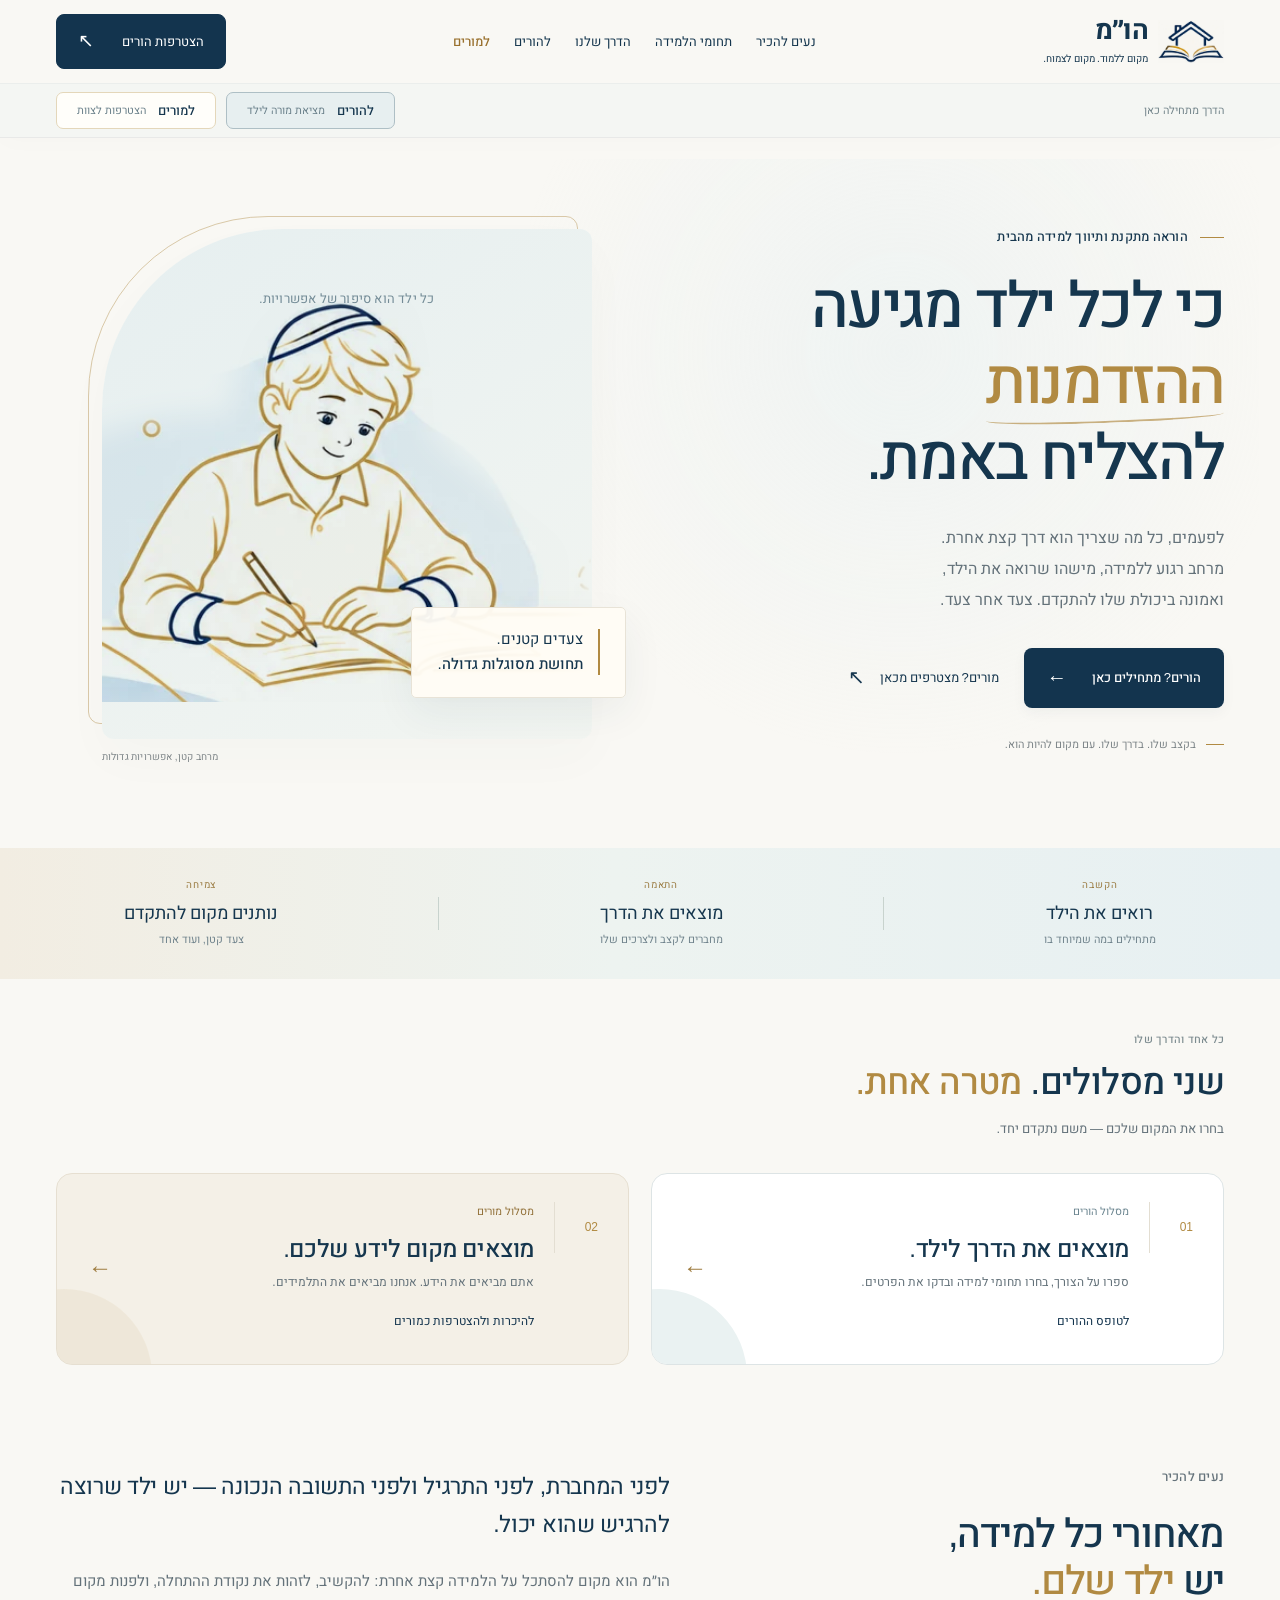
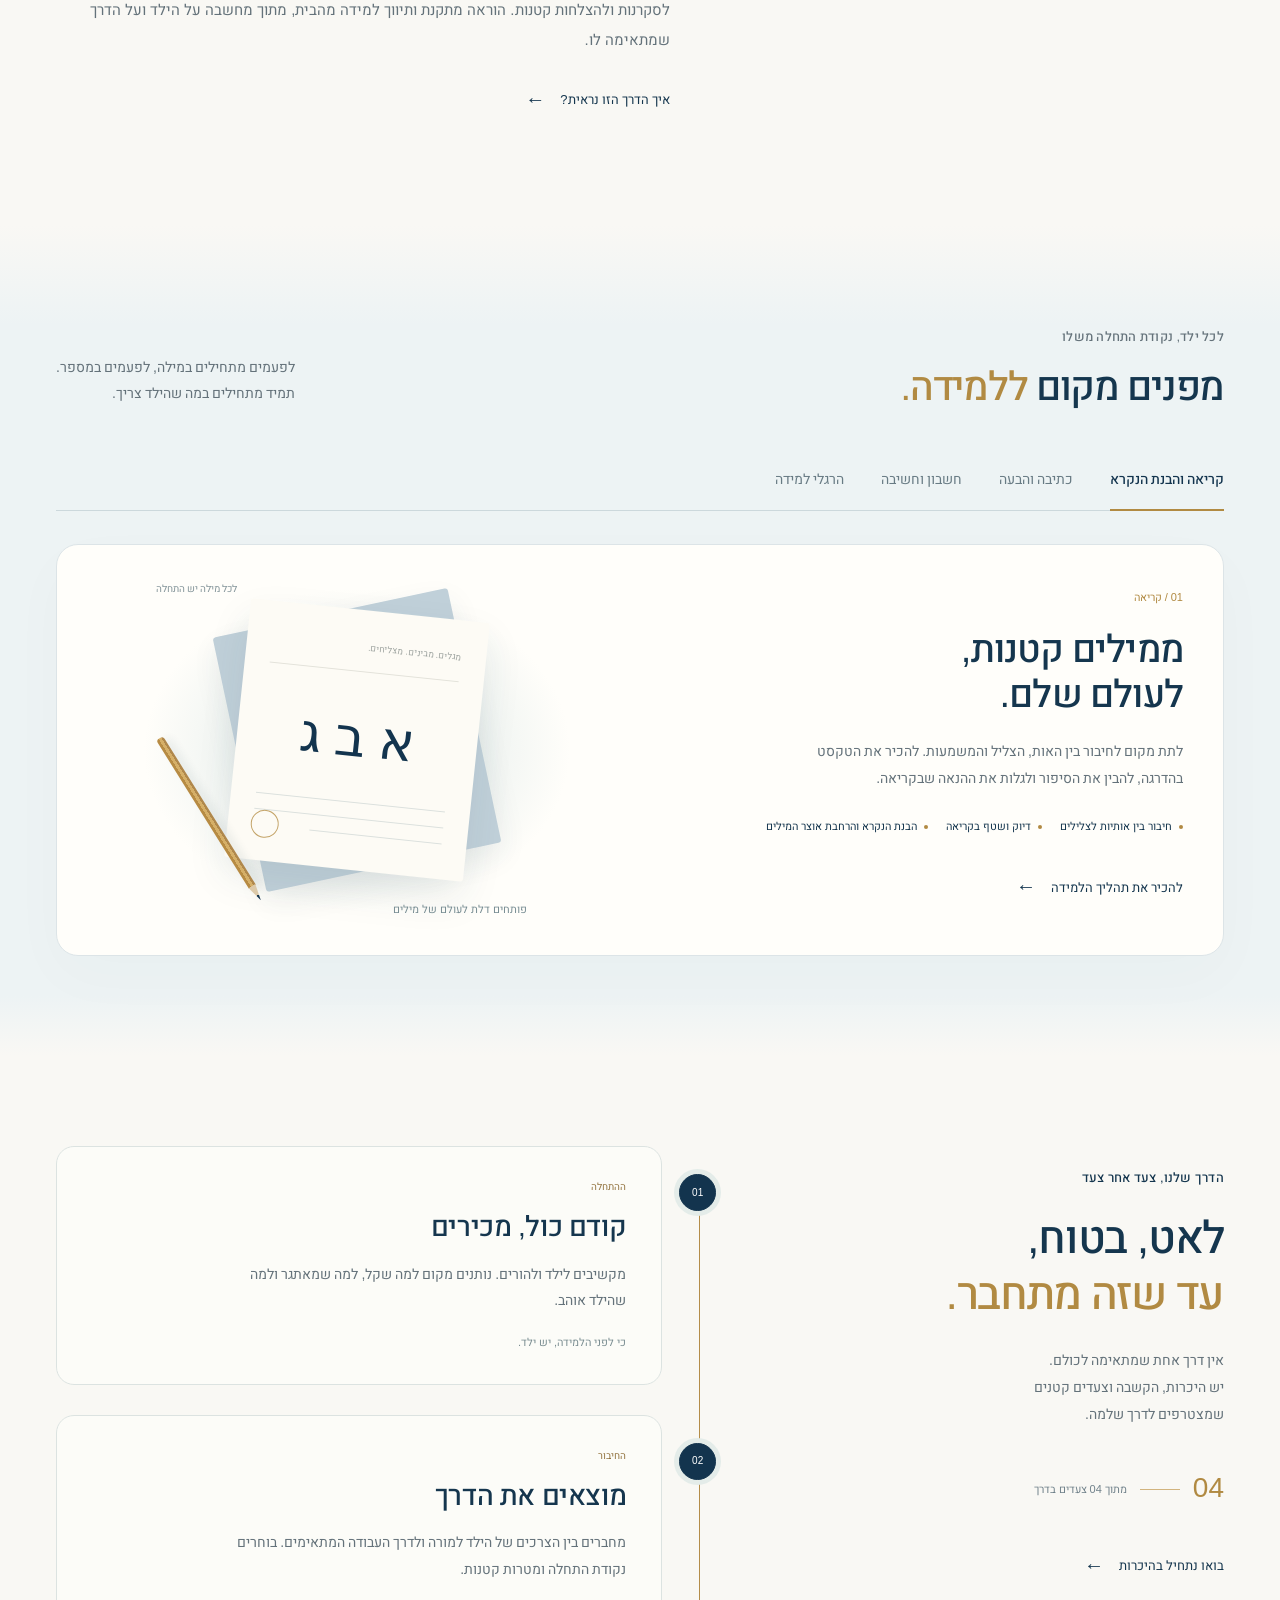
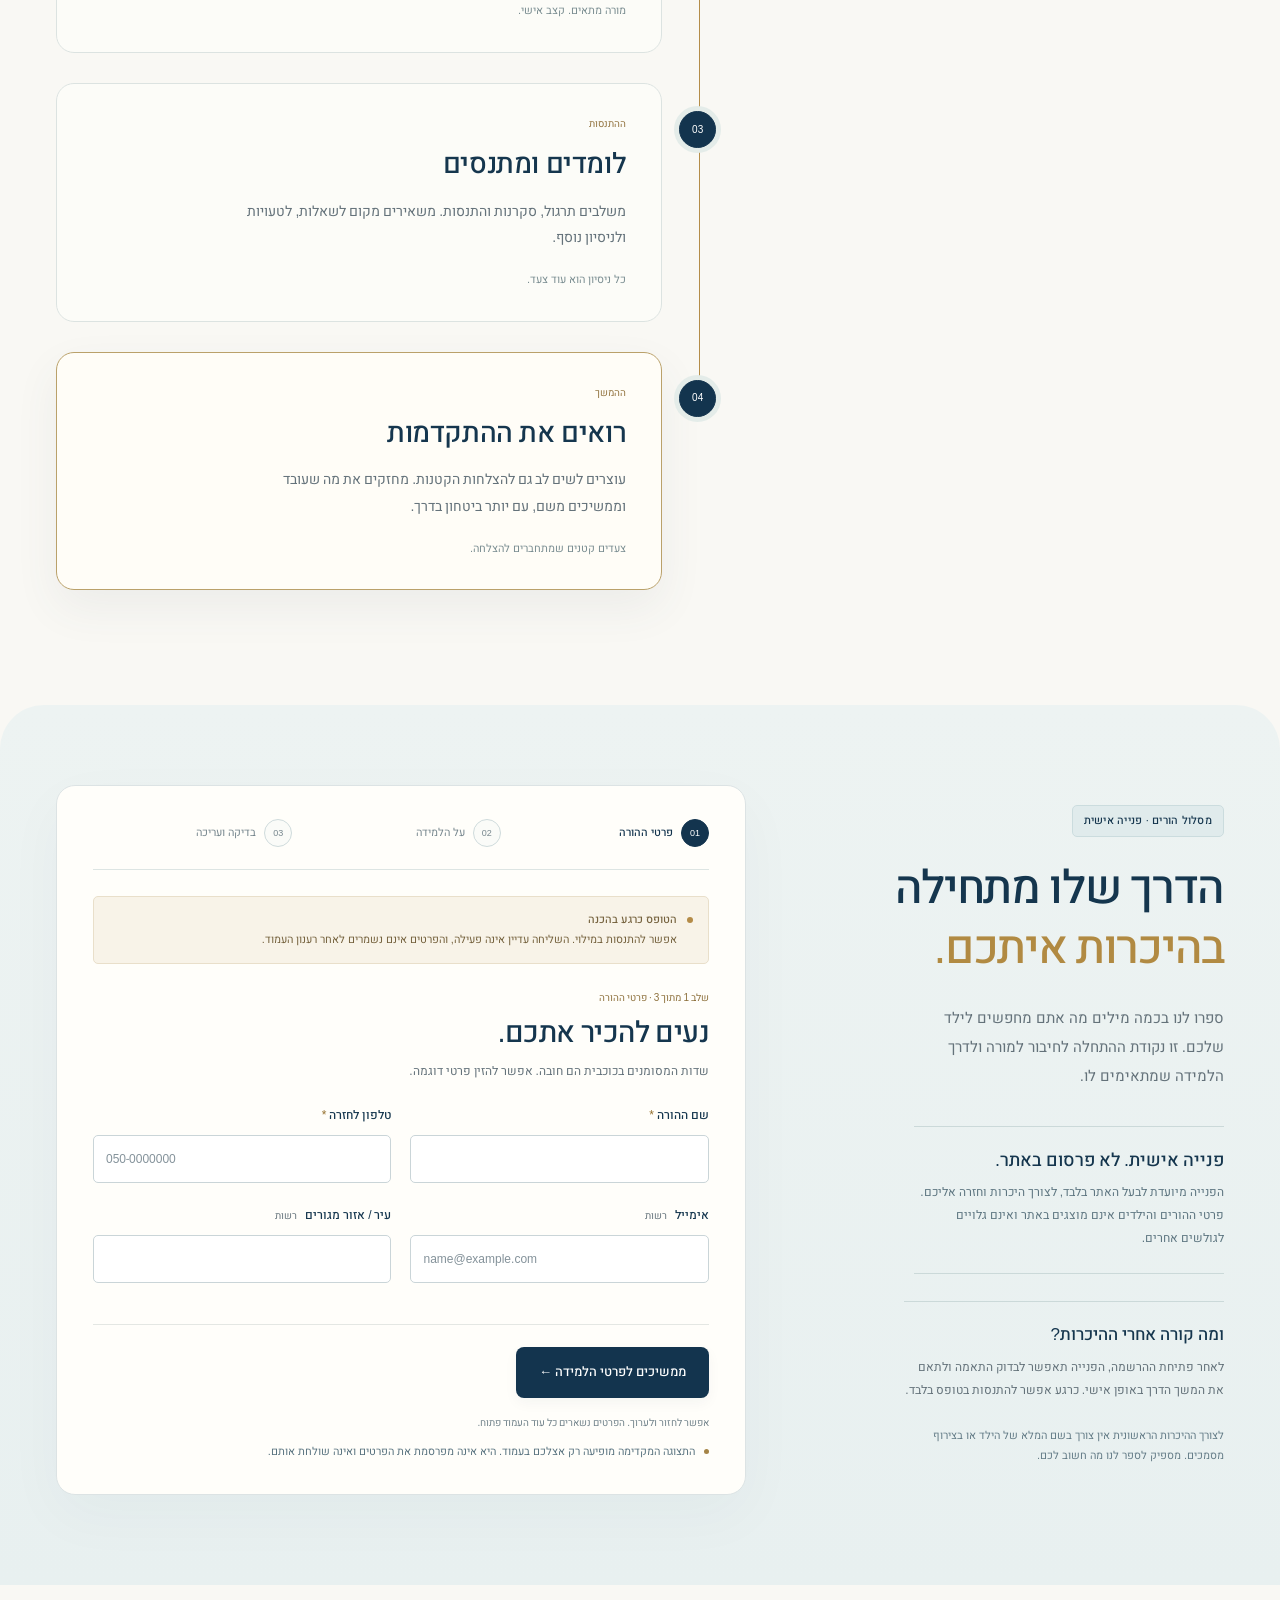
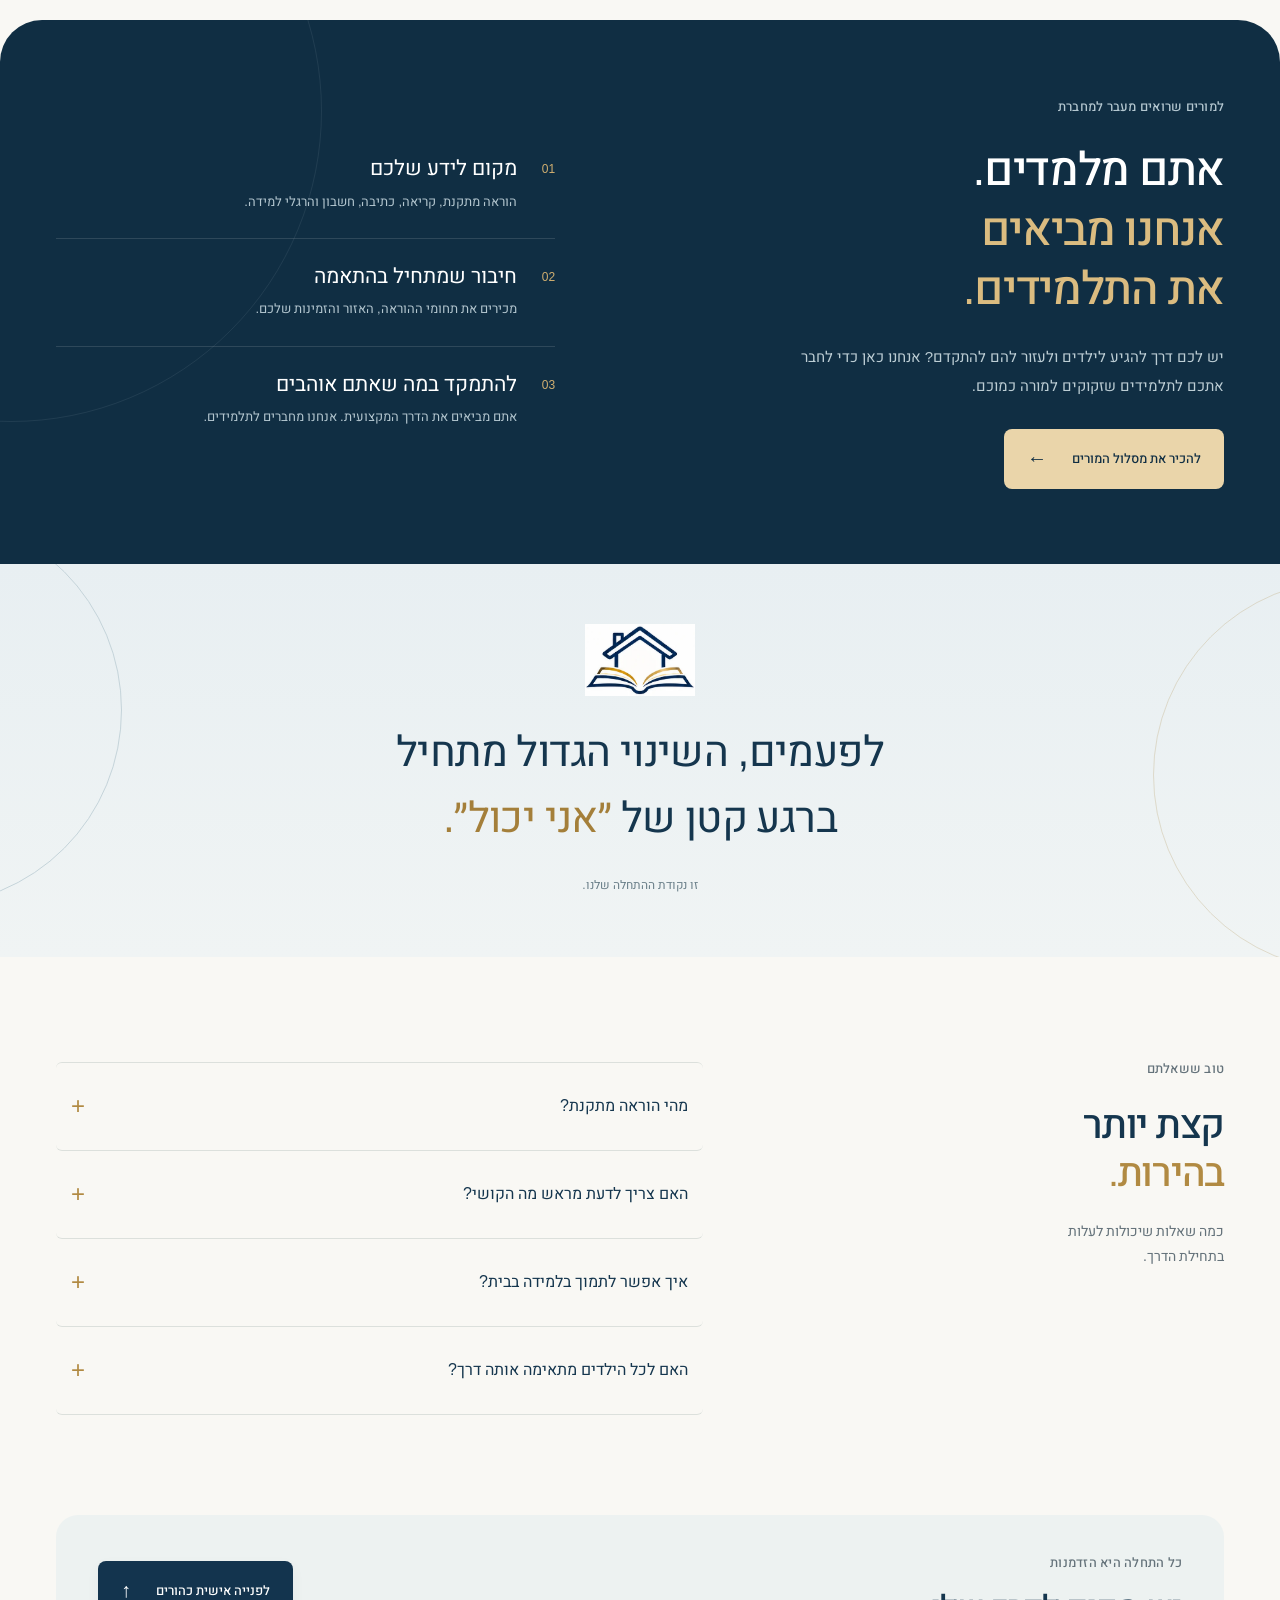
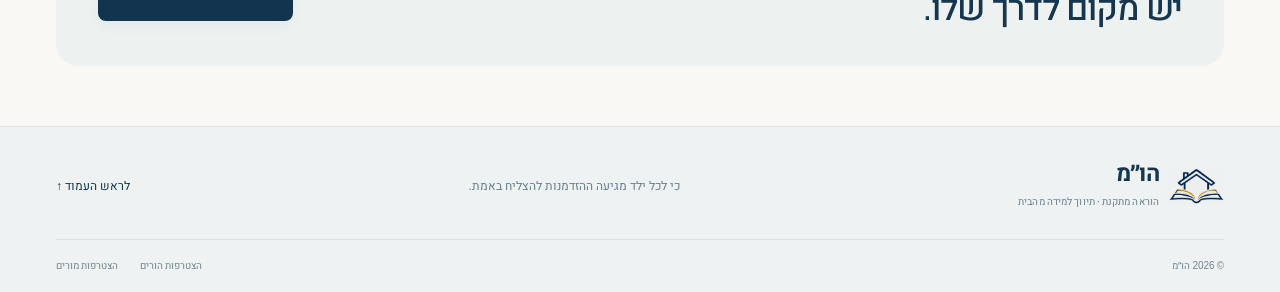
==== index.html @ c01edb1f "Add files via upload" ====
<!doctype html>
<html lang="he" dir="rtl">
<head>
  <meta charset="UTF-8">
  <meta name="viewport" content="width=device-width, initial-scale=1">
  <meta name="theme-color" content="#f9f8f4">
  <meta name="description" content="הו״מ — הוראה מתקנת ותיווך למידה מהבית. מקום להכיר דרך למידה אישית, קשובה ומעודדת, כי לכל ילד מגיעה ההזדמנות להצליח באמת.">
  <title>הו״מ | מקום ללמוד. מקום לצמוח.</title>
  <link rel="icon" type="image/svg+xml" href="assets/logo.svg">
  <link rel="preload" as="image" href="assets/learning-illustration.svg" fetchpriority="high">
  <link rel="stylesheet" href="styles.css">
  <link rel="stylesheet" href="upgrade.css?v=2">
  <script src="site.js?v=6" defer></script>
  <link rel="stylesheet" href="experience.css?v=3">
  <script src="experience.js?v=6" defer></script>
  <script src="parents.js?v=6" defer></script>
  <script src="content.js" defer></script>
  <script src="app.js?v=7" defer></script>
  <link rel="stylesheet" href="refined.css?v=6">
  <link rel="stylesheet" href="atmosphere.css?v=7">
  <script src="atmosphere.js?v=7" defer></script>
</head>
<body>
  <a class="skip-link" href="#main">דלגו לתוכן</a>
  <header class="site-header">
    <div class="container header-inner">
      <a class="brand" href="#home" aria-label="הו״מ — לעמוד הבית">
        <img src="assets/logo.svg" width="66" height="44" alt="סמל הספר והבית של הו״מ">
        <span class="brand-copy"><strong>הו״מ</strong><small>מקום ללמוד. מקום לצמוח.</small></span>
      </a>
      <button class="menu-toggle" aria-label="פתיחת תפריט" aria-expanded="false" aria-controls="main-nav"><span></span><span></span></button>
      <nav class="main-nav" id="main-nav" aria-label="ניווט ראשי">
        <a href="#about">נעים להכיר</a>
        <a href="#learning">תחומי הלמידה</a>
        <a href="#approach">הדרך שלנו</a>
        <a href="#parents-registration">להורים</a>
        <a class="teacher-nav" href="teachers.html">למורים</a>
      </nav>
      <a class="header-cta" href="#parents-registration">הצטרפות הורים <span aria-hidden="true">↖</span></a>
    </div>
  <nav class="audience-switch" aria-label="בחירת מסלול"><div class="container"><span class="switch-caption">הדרך מתחילה כאן</span><a href="#parents-registration" class="parent-route"><strong>להורים</strong><span>מציאת מורה לילד</span></a><a href="teachers.html" class="teacher-route"><strong>למורים</strong><span>הצטרפות לצוות</span></a></div></nav></header>

  <main id="main">
    <section class="hero container" id="home" aria-labelledby="hero-title">
      <div class="hero-copy">
        <p class="eyebrow"><span></span> הוראה מתקנת ותיווך למידה מהבית</p>
        <h1 id="hero-title">כי לכל ילד מגיעה<br><span class="gold-word">ההזדמנות</span><br>להצליח באמת.</h1>
        <p class="hero-description" data-content="heroDescription">לפעמים, כל מה שצריך הוא דרך קצת אחרת.<br>מרחב רגוע ללמידה, מישהו שרואה את הילד,<br>ואמונה ביכולת שלו להתקדם. צעד אחר צעד.</p>
        <div class="hero-actions"><a class="button button-primary" href="#parents-registration">הורים? מתחילים כאן <span aria-hidden="true">←</span></a><a class="text-link" href="teachers.html">מורים? מצטרפים מכאן <span aria-hidden="true">↖</span></a></div>
        <p class="hero-note"><span class="little-line"></span> בקצב שלו. בדרך שלו. עם מקום להיות הוא.</p>
      </div>
      <div class="hero-visual">
        <svg class="hero-trail" viewBox="0 0 520 580" fill="none" aria-hidden="true"><path class="trail-line" pathLength="1" d="M37 475C5 444 9 401 30 383C45 371 61 377 57 390C52 405 28 397 24 379C13 330 19 289 10 244M476 45C497 53 506 70 494 83C483 94 470 88 476 79C489 62 509 92 505 118"/><circle cx="13" cy="226" r="4"/><circle cx="504" cy="134" r="3"/></svg>
        <div class="photo-outline" aria-hidden="true"></div>
        <div class="hero-art-frame"><span class="hero-art-note">כל ילד הוא סיפור של אפשרויות.</span><img class="hero-image" src="assets/learning-illustration.svg" width="470" height="380" fetchpriority="high" alt="איור הילד הלומד מתוך התמונה המקורית, בקווי כחול וזהב על רקע תכלת"></div>
        <div class="photo-caption"><span class="caption-rule"></span><p>צעדים קטנים.<br><strong>תחושת מסוגלות גדולה.</strong></p></div>
        <span class="photo-label">מרחב קטן, אפשרויות גדולות</span>
      </div>
    </section>

    <div class="values-strip home-values"><div class="container values-inner"><p><span class="value-kicker">הקשבה</span>רואים את הילד<small>מתחילים במה שמיוחד בו</small></p><span aria-hidden="true"></span><p><span class="value-kicker">התאמה</span>מוצאים את הדרך<small>מחברים לקצב ולצרכים שלו</small></p><span aria-hidden="true"></span><p><span class="value-kicker">צמיחה</span>נותנים מקום להתקדם<small>צעד קטן, ועוד אחד</small></p></div></div>

    <section class="audience-routes container" id="start" aria-labelledby="routes-title"><div class="routes-heading"><p class="eyebrow">כל אחד והדרך שלו</p><h2 id="routes-title">שני מסלולים. <em>מטרה אחת.</em></h2><p>בחרו את המקום שלכם — משם נתקדם יחד.</p></div>
      <a class="route-card" href="#parents-registration"><span class="route-number" aria-hidden="true">01</span><div><span class="route-label">מסלול הורים</span><h3>מוצאים את הדרך לילד.</h3><p>ספרו על הצורך, בחרו תחומי למידה ובדקו את הפרטים.</p><span class="route-action">לטופס ההורים</span></div><span class="route-arrow" aria-hidden="true">←</span></a>
      <a class="route-card route-teacher" href="teachers.html"><span class="route-number" aria-hidden="true">02</span><div><span class="route-label">מסלול מורים</span><h3>מוצאים מקום לידע שלכם.</h3><p>אתם מביאים את הידע. אנחנו מביאים את התלמידים.</p><span class="route-action">להיכרות ולהצטרפות כמורים</span></div><span class="route-arrow" aria-hidden="true">←</span></a>
    </section>

    <section class="about section container" id="about" aria-labelledby="about-title">
      <div class="section-heading"><p class="eyebrow">נעים להכיר</p><h2 id="about-title">מאחורי כל למידה,<br> יש <em>ילד שלם.</em></h2></div>
      <div class="about-copy"><p class="large-copy" data-content="aboutLead">לפני המחברת, לפני התרגיל ולפני התשובה הנכונה — יש ילד שרוצה להרגיש שהוא יכול.</p><p data-content="aboutBody">הו״מ הוא מקום להסתכל על הלמידה קצת אחרת: להקשיב, לזהות את נקודת ההתחלה, ולפנות מקום לסקרנות ולהצלחות קטנות. הוראה מתקנת ותיווך למידה מהבית, מתוך מחשבה על הילד ועל הדרך שמתאימה לו.</p><a class="text-link" href="#approach">איך הדרך הזו נראית? <span aria-hidden="true">←</span></a></div>
    </section>

    <section class="learning section" id="learning" aria-labelledby="learning-title">
      <div class="container">
        <div class="section-top"><div><p class="eyebrow">לכל ילד, נקודת התחלה משלו</p><h2 id="learning-title">מפנים מקום <em>ללמידה.</em></h2></div><p class="section-intro">לפעמים מתחילים במילה, לפעמים במספר.<br>תמיד מתחילים במה שהילד צריך.</p></div>
        <div class="learning-tabs" role="tablist" aria-label="תחומי למידה">
          <button id="tab-reading" role="tab" aria-controls="learning-panel" aria-selected="true" data-topic="reading">קריאה והבנת הנקרא</button>
          <button id="tab-writing" role="tab" aria-controls="learning-panel" aria-selected="false" tabindex="-1" data-topic="writing">כתיבה והבעה</button>
          <button id="tab-math" role="tab" aria-controls="learning-panel" aria-selected="false" tabindex="-1" data-topic="math">חשבון וחשיבה</button>
          <button id="tab-habits" role="tab" aria-controls="learning-panel" aria-selected="false" tabindex="-1" data-topic="habits">הרגלי למידה</button>
        </div>
        <div class="learning-panel" id="learning-panel" role="tabpanel" aria-labelledby="tab-reading" tabindex="0">
          <div class="learning-content"><span class="topic-number" id="topic-number">01 / קריאה</span><h3 id="topic-title">ממילים קטנות,<br>לעולם שלם.</h3><p id="topic-description">לתת מקום לחיבור בין האות, הצליל והמשמעות. להכיר את הטקסט בהדרגה, להבין את הסיפור ולגלות את ההנאה שבקריאה.</p><ul class="topic-points" id="topic-points"><li>חיבור בין אותיות לצלילים</li><li>דיוק ושטף בקריאה</li><li>הבנת הנקרא והרחבת אוצר המילים</li></ul><a class="text-link" href="#approach">להכיר את תהליך הלמידה <span aria-hidden="true">←</span></a></div>
          <div class="learning-art" aria-hidden="true"><span class="art-top">לכל מילה יש התחלה</span><div class="paper paper-back"></div><div class="paper paper-front"><div class="paper-label">מגלים. מבינים. מצליחים.</div><div class="letter-word" id="art-word">א ב ג</div><div class="paper-lines"><i></i><i></i><i></i></div><span class="paper-circle"></span></div><div class="pencil"></div><span class="art-bottom" id="art-caption">פותחים דלת לעולם של מילים</span></div>
        </div>
      </div>
    </section>


    <section class="journey-section container" id="approach" aria-labelledby="approach-title">
      <div class="journey-layout">
        <div class="journey-intro"><p class="eyebrow">הדרך שלנו, צעד אחר צעד</p><h2 id="approach-title">לאט, בטוח, <br> <em>עד שזה מתחבר.</em></h2><p class="section-intro">אין דרך אחת שמתאימה לכולם.<br>יש היכרות, הקשבה וצעדים קטנים<br>שמצטרפים לדרך שלמה.</p><div class="journey-counter" aria-hidden="true"><strong id="journey-current">01</strong><span class="counter-line"></span><span>מתוך 04 צעדים בדרך</span></div><a class="text-link" href="#parents-registration">בואו נתחיל בהיכרות <span aria-hidden="true">←</span></a></div>
        <div class="journey-stops">
          <span class="journey-rail" aria-hidden="true"></span>
          <article class="journey-stop" data-number="01"><span class="stop-eyebrow">ההתחלה</span><h3>קודם כול, מכירים</h3><p>מקשיבים לילד ולהורים. נותנים מקום למה שקל, למה שמאתגר ולמה שהילד אוהב.</p><span class="stop-foot">כי לפני הלמידה, יש ילד.</span></article>
          <article class="journey-stop" data-number="02"><span class="stop-eyebrow">החיבור</span><h3>מוצאים את הדרך</h3><p>מחברים בין הצרכים של הילד למורה ולדרך העבודה המתאימים. בוחרים נקודת התחלה ומטרות קטנות.</p><span class="stop-foot">מורה מתאים. קצב אישי.</span></article>
          <article class="journey-stop" data-number="03"><span class="stop-eyebrow">ההתנסות</span><h3>לומדים ומתנסים</h3><p>משלבים תרגול, סקרנות והתנסות. משאירים מקום לשאלות, לטעויות ולניסיון נוסף.</p><span class="stop-foot">כל ניסיון הוא עוד צעד.</span></article>
          <article class="journey-stop" data-number="04"><span class="stop-eyebrow">ההמשך</span><h3>רואים את ההתקדמות</h3><p>עוצרים לשים לב גם להצלחות הקטנות. מחזקים את מה שעובד וממשיכים משם, עם יותר ביטחון בדרך.</p><span class="stop-foot">צעדים קטנים שמתחברים להצלחה.</span></article>
        </div>
      </div>
    </section>

    <section class="parent-section" id="parents-registration" aria-labelledby="parents-title">
      <div class="container parent-layout">
        <div class="parent-intro"><p class="eyebrow audience-tag">מסלול הורים · פנייה אישית</p><h2 id="parents-title">הדרך שלו מתחילה <br> <em>בהיכרות איתכם.</em></h2><p class="parent-lead">ספרו לנו בכמה מילים מה אתם מחפשים לילד שלכם. זו נקודת ההתחלה לחיבור למורה ולדרך הלמידה שמתאימים לו.</p><div class="privacy-card"><h3>פנייה אישית. לא פרסום באתר.</h3><p>הפנייה מיועדת לבעל האתר בלבד, לצורך היכרות וחזרה אליכם. פרטי ההורים והילדים אינם מוצגים באתר ואינם גלויים לגולשים אחרים.</p></div><div class="after-joining"><h3>ומה קורה אחרי ההיכרות?</h3><p>לאחר פתיחת ההרשמה, הפנייה תאפשר לבדוק התאמה ולתאם את המשך הדרך באופן אישי. כרגע אפשר להתנסות בטופס בלבד.</p></div><p class="parent-small-note">לצורך ההיכרות הראשונית אין צורך בשם המלא של הילד או בצירוף מסמכים. מספיק לספר לנו מה חשוב לכם.</p></div>
        <div class="form-card parent-form-card">
          <ol class="compact-progress" aria-label="שלבי הצטרפות הורים"><li data-parent-progress="0" aria-current="step"><span>01</span>פרטי ההורה</li><li data-parent-progress="1"><span>02</span>על הלמידה</li><li data-parent-progress="2"><span>03</span>בדיקה ועריכה</li></ol>
          <div class="demo-notice"><span class="demo-dot" aria-hidden="true"></span><p><strong>הטופס כרגע בהכנה</strong><br>אפשר להתנסות במילוי. השליחה עדיין אינה פעילה, והפרטים אינם נשמרים לאחר רענון העמוד.</p></div>
          <noscript><p class="form-error">כדי להתנסות בטופס יש להפעיל JavaScript. כרגע אין אפשרות לשלוח פנייה.</p></noscript>
          <form id="parent-form" novalidate autocomplete="off">
            <fieldset class="registration-fields" id="parent-fields" disabled><legend class="sr-only">פרטי פנייה של הורים</legend>
              <section class="parent-step" data-parent-step="0" aria-labelledby="parent-step-title-0"><div class="form-section-head"><span class="step-counter">שלב 1 מתוך 3 · פרטי ההורה</span><h3 id="parent-step-title-0" tabindex="-1">נעים להכיר אתכם.</h3><p>שדות המסומנים בכוכבית הם חובה. אפשר להזין פרטי דוגמה.</p></div>
              <div class="field-grid">
                <div class="field"><label for="parent-name">שם ההורה <span>*</span></label><input id="parent-name" type="text" maxlength="80" required aria-describedby="parent-error-name"><span class="field-error" id="parent-error-name"></span></div>
                <div class="field"><label for="parent-phone">טלפון לחזרה <span>*</span></label><input id="parent-phone" type="tel" dir="ltr" maxlength="25" placeholder="050-0000000" required aria-describedby="parent-error-phone"><span class="field-error" id="parent-error-phone"></span></div>
                <div class="field"><label for="parent-email">אימייל <span class="optional">רשות</span></label><input id="parent-email" type="email" dir="ltr" maxlength="120" placeholder="name@example.com" aria-describedby="parent-error-email"><span class="field-error" id="parent-error-email"></span></div>
                <div class="field"><label for="parent-city">עיר / אזור מגורים <span class="optional">רשות</span></label><input id="parent-city" type="text" maxlength="80"></div>
              </div>
              </section><section class="parent-step" data-parent-step="1" aria-labelledby="parent-step-title-1" hidden><div class="form-section-head"><span class="step-counter">שלב 2 מתוך 3 · על הלמידה</span><h3 id="parent-step-title-1" tabindex="-1">מה יעזור לילד שלכם?</h3><p>בחרו תחומים והעדפות. אפשר לחזור ולשנות גם בהמשך.</p></div>
              <div class="field-grid"><div class="field"><label for="parent-grade">שכבת גיל <span>*</span></label><select id="parent-grade" required aria-describedby="parent-error-grade"><option value="">בחרו שכבת גיל</option><option>גן / לקראת כיתה א׳</option><option>כיתות א׳–ב׳</option><option>כיתות ג׳–ד׳</option><option>כיתות ה׳–ו׳</option><option>חטיבת ביניים ומעלה</option></select><span class="field-error" id="parent-error-grade"></span></div><div class="field"><label for="parent-format">אופן למידה מועדף <span class="optional">רשות</span></label><select id="parent-format"><option value="">פתוחים להצעות</option><option>מפגשים פרונטליים</option><option>מפגשים מקוונים</option><option>פרונטלי או מקוון</option></select></div></div>
              <fieldset class="choice-group" id="parent-subjects" aria-describedby="parent-error-subjects"><legend>במה הייתם רוצים להתמקד? <span>*</span></legend><p class="input-hint">אפשר לבחור כמה תחומים.</p><div class="choice-options"><label><input type="checkbox" value="קריאה והבנת הנקרא"><span>קריאה והבנת הנקרא</span></label><label><input type="checkbox" value="כתיבה והבעה"><span>כתיבה והבעה</span></label><label><input type="checkbox" value="חשבון"><span>חשבון</span></label><label><input type="checkbox" value="הרגלי למידה"><span>הרגלי למידה</span></label><label><input type="checkbox" value="נשמח להכוונה"><span>נשמח להכוונה</span></label></div><span class="field-error" id="parent-error-subjects"></span></fieldset>
              <div class="field"><label for="parent-note">מה עוד חשוב לכם שנדע? <span class="optional">רשות</span></label><textarea id="parent-note" rows="3" maxlength="500" placeholder="למשל: מחפשים דרך נעימה לתרגל קריאה ולהרגיש יותר ביטחון."></textarea><span class="input-hint">עד 500 תווים. אין צורך לצרף מידע רפואי או מסמכים.</span></div>
              </section><div id="parent-errors" class="form-error" role="alert" hidden></div>
              <div class="form-actions"><button class="button button-primary" type="button" id="parent-preview">ממשיכים לפרטי הלמידה <span aria-hidden="true">←</span></button><button type="button" class="text-button" id="parent-back" hidden>חזרה לפרטי ההורה</button></div><p class="form-help">אפשר לחזור ולערוך. הפרטים נשארים כל עוד העמוד פתוח.</p>
              <p class="privacy-inline">התצוגה המקדימה מופיעה רק אצלכם בעמוד. היא אינה מפרסמת את הפרטים ואינה שולחת אותם.</p>
            </fieldset>
          </form>
          <section class="parent-review" id="parent-review" aria-labelledby="parent-review-title" hidden>
            <div class="form-section-head"><span class="step-counter">שלב 3 מתוך 3 · בדיקה ועריכה</span><h3 id="parent-review-title" tabindex="-1">אלה הפרטים שלכם.</h3><p>אפשר לחזור ולערוך כל פרט. זו תצוגה אישית בלבד.</p></div>
            <dl class="application-review" id="parent-summary"></dl><p class="form-help">מצאתם פרט שצריך לשנות? בחרו למטה את החלק שתרצו לערוך.</p>
            <div class="parent-receipt" role="status"><strong>הפנייה לא נשלחה.</strong>ההרשמה עדיין אינה פעילה. לאחר חיבור הטופס, הפנייה תועבר לבעל האתר בלבד ולא תפורסם באתר.</div>
            <div class="form-actions"><button class="button button-primary" type="button" disabled>השליחה תיפתח בהמשך</button><button class="text-button" type="button" id="parent-edit">עריכת פרטי ההורה</button><button class="text-button" type="button" id="parent-edit-learning">עריכת פרטי הלמידה</button><button class="text-button" type="button" id="parent-clear">ניקוי הפרטים</button></div>
          </section>
        </div>
      </div>
    </section>

    <section class="teacher-invitation" id="teachers" aria-labelledby="teachers-title"><div class="container teacher-invitation-inner"><div><p class="eyebrow">למורים שרואים מעבר למחברת</p><h2 id="teachers-title">אתם מלמדים.<br><em>אנחנו מביאים<br>את התלמידים.</em></h2><p class="invitation-copy">יש לכם דרך להגיע לילדים ולעזור להם להתקדם? אנחנו כאן כדי לחבר אתכם לתלמידים שזקוקים למורה כמוכם.</p><a class="button button-gold" href="teachers.html">להכיר את מסלול המורים <span aria-hidden="true">←</span></a></div><div class="invitation-details"><div class="invitation-detail"><span>01</span><div><h3>מקום לידע שלכם</h3><p>הוראה מתקנת, קריאה, כתיבה, חשבון והרגלי למידה.</p></div></div><div class="invitation-detail"><span>02</span><div><h3>חיבור שמתחיל בהתאמה</h3><p>מכירים את תחומי ההוראה, האזור והזמינות שלכם.</p></div></div><div class="invitation-detail"><span>03</span><div><h3>להתמקד במה שאתם אוהבים</h3><p>אתם מביאים את הדרך המקצועית. אנחנו מחברים לתלמידים.</p></div></div></div></div></section>

    <section class="belief" aria-label="האמונה שלנו"><div class="container belief-inner"><img src="assets/logo.svg" width="110" height="72" alt="" loading="lazy"><p>לפעמים, השינוי הגדול מתחיל<br>ברגע קטן של <span>״אני יכול״.</span></p><span class="belief-signature">זו נקודת ההתחלה שלנו.</span></div></section>

    <section class="faq section container" id="questions" aria-labelledby="faq-title">
      <div class="section-heading"><p class="eyebrow">טוב ששאלתם</p><h2 id="faq-title">קצת יותר<br> <em>בהירות.</em></h2><p class="faq-intro">כמה שאלות שיכולות לעלות<br>בתחילת הדרך.</p></div>
      <div class="faq-list"><details><summary>מהי הוראה מתקנת?<span aria-hidden="true">+</span></summary><p>גישה ללמידה שנותנת מקום לצרכים האישיים של הילד. עובדים בהדרגה על מיומנויות כמו קריאה, כתיבה וחשבון, תוך התאמה של דרכי ההסבר והתרגול.</p></details><details><summary>האם צריך לדעת מראש מה הקושי?<span aria-hidden="true">+</span></summary><p>אפשר להתחיל גם משאלה או מתחושה שהלמידה דורשת מאמץ גדול. ההיכרות הראשונית מאפשרת לשתף במה שקורה בבית ובמסגרת הלימודים ולחשוב על הצעד הבא.</p></details><details><summary>איך אפשר לתמוך בלמידה בבית?<span aria-hidden="true">+</span></summary><p>סביבה רגועה, זמן קצר וקבוע ומקום לשאלות יכולים לעזור ליצור שגרה נעימה. כדאי לשים לב למאמץ ולדרך, ולא רק לתוצאה, ולהתאים את הציפיות לקצב של הילד.</p></details><details><summary>האם לכל הילדים מתאימה אותה דרך?<span aria-hidden="true">+</span></summary><p>לכל ילד נקודת התחלה, תחומי עניין וקצב משלו. מטרת ההיכרות היא להבין מה עשוי להתאים לו, ולשנות את הדרך לפי מה שעולה לאורך הלמידה.</p></details></div>
    </section>

    <section class="closing container"><div><p class="eyebrow">כל התחלה היא הזדמנות</p><h2>יש מקום לדרך שלו.</h2></div><a class="button button-primary" href="#parents-registration">לפנייה אישית כהורים <span aria-hidden="true">↑</span></a></section>
  </main>
  <footer class="site-footer"><div class="container footer-inner"><a class="brand footer-brand" href="#home"><img src="assets/logo.svg" width="55" height="36" alt=""><span><strong>הו״מ</strong><small>הוראה מתקנת · תיווך למידה מהבית</small></span></a><p>כי לכל ילד מגיעה ההזדמנות להצליח באמת.</p><a class="back-top" href="#home">לראש העמוד ↑</a></div><div class="container footer-bottom"><span>© <span id="year">2026</span> הו״מ</span><span class="footer-nav"><a href="#parents-registration">הצטרפות הורים</a><a href="teachers.html">הצטרפות מורים</a></span></div></footer>
</body>
</html>
---- styles.css ----
@font-face{font-family:Heebo;src:url('assets/heebo-hebrew.woff2') format('woff2');font-weight:100 900;font-display:swap}
:root{--navy:#13344e;--ink:#15364e;--muted:#64727a;--gold:#b18a42;--cream:#f9f8f4;--blue:#eaf1f4;--line:#dedfd8;--white:#fff;--font:Heebo,Arial,sans-serif}
*{box-sizing:border-box}html{scroll-behavior:smooth;scroll-padding-top:110px}body{margin:0;color:var(--ink);background:var(--cream);font-family:var(--font);font-size:16px;line-height:1.8;-webkit-font-smoothing:antialiased}a{color:inherit;text-decoration:none}button{font:inherit}button,a{-webkit-tap-highlight-color:transparent}button{cursor:pointer}img{display:block;max-width:100%}button:focus-visible,a:focus-visible,summary:focus-visible,[tabindex]:focus-visible{outline:3px solid var(--gold);outline-offset:6px}h1,h2,h3,p{margin:0}h1,h2,h3{line-height:1.2}h2{font-size:clamp(34px,3.1vw,46px);font-weight:500;letter-spacing:-1.3px}h2 em{font-style:normal;color:var(--gold)}.container{max-width:1240px;width:calc(100% - 112px);margin-inline:auto}.section{padding-block:100px}.eyebrow{font-size:13px;font-weight:500;letter-spacing:.25px;margin-bottom:22px}.eyebrow>span{display:inline-block;width:24px;height:1px;vertical-align:middle;background:var(--gold);margin-left:9px}.skip-link{position:fixed;top:-70px;right:20px;background:var(--navy);color:white;padding:12px 24px;z-index:100}.skip-link:focus{top:8px}.site-header{position:sticky;top:0;z-index:30;background:#f9f8f4f5;border-bottom:1px solid #16334b12;backdrop-filter:blur(14px)}.header-inner{height:98px;display:flex;align-items:center;justify-content:space-between;gap:24px}.brand{display:flex;align-items:center;gap:10px;flex-shrink:0}.brand img{mix-blend-mode:multiply;object-fit:contain}.brand-copy{display:flex;flex-direction:column;line-height:1.45}.brand strong{display:block;font-size:27px;line-height:1.1;letter-spacing:-.7px}.brand small{display:block;font-size:10px;margin-top:6px;letter-spacing:.1px}.main-nav{display:flex;gap:30px;align-items:center;font-size:13px}.main-nav a{position:relative;padding:8px 0}.main-nav a::after{content:'';position:absolute;bottom:1px;right:0;width:0;height:1px;background:var(--gold);transition:width .2s}.main-nav a:hover::after,.main-nav a[aria-current]::after{width:100%}.header-cta{border:1px solid #b9c3c9;border-radius:5px;padding:9px 21px;font-size:13px;display:flex;gap:28px;align-items:center;transition:background .2s}.header-cta:hover{background:var(--blue)}.header-cta span{font-size:19px}.menu-toggle{display:none}.hero{display:grid;grid-template-columns:1.05fr 1fr;gap:70px;align-items:center;padding-top:66px;padding-bottom:83px;min-height:710px}.hero-copy{padding-bottom:8px}.hero h1{font-size:clamp(49px,4.95vw,72px);font-weight:500;letter-spacing:-2.4px;line-height:1.2}.gold-word{color:var(--gold);position:relative;display:inline-block}.gold-word::after{content:'';position:absolute;width:100%;height:10px;border-bottom:1.5px solid var(--gold);border-radius:50%;bottom:-1px;right:0;transform:rotate(-2deg);opacity:.65}.hero-description{margin-top:25px;color:var(--muted);line-height:1.95;font-size:16px}.hero-actions{display:flex;align-items:center;gap:25px;margin-top:31px;flex-wrap:wrap}.button{display:inline-flex;align-items:center;justify-content:center;gap:25px;border-radius:5px;min-height:51px;padding:12px 23px;font-size:13px;font-weight:500;transition:background .2s,transform .2s,box-shadow .2s}.button-primary{background:var(--navy);color:white;box-shadow:0 5px 14px #15364e0b}.button-primary:hover{background:#244b66;transform:translateY(-2px);box-shadow:0 9px 18px #15364e13}.button span,.text-link span{font-size:20px;font-weight:400}.text-link{font-size:13px;display:inline-flex;align-items:center;gap:15px;padding-block:7px}.text-link:hover{color:var(--gold)}.hero-note{font-size:11px;color:#7d8588;margin-top:27px;display:flex;gap:10px;align-items:center}.little-line{display:inline-block;width:18px;height:1px;background:var(--gold)}.hero-visual{position:relative;max-width:490px;margin:0 0 0 15px;padding-bottom:20px}.hero-image{width:100%;height:510px;object-fit:cover;border-radius:180px 12px 12px 12px;object-position:center 56%;position:relative}.photo-outline{position:absolute;inset:-13px 14px 35px -14px;border:1px solid #c4a875;border-radius:180px 12px 12px 12px;opacity:.6}.photo-caption{position:absolute;bottom:61px;right:-34px;background:#fffcf5f5;border:1px solid #e8e3d7;padding:19px 25px;display:flex;align-items:center;gap:15px;box-shadow:0 10px 28px #2138490b;border-radius:5px;font-size:15px;line-height:1.7}.photo-caption strong{font-weight:500}.caption-rule{height:46px;width:2px;background:var(--gold)}.photo-label{position:absolute;bottom:-7px;left:0;font-size:10px;color:#7d8588;letter-spacing:.2px}.values-strip{border-block:1px solid #dfe5e6;background:#eaf1f180}.values-inner{display:flex;align-items:center;justify-content:center;gap:75px;padding-block:21px}.values-inner p{font-size:14px;font-weight:400}.values-inner>span{height:4px;width:4px;border:1px solid var(--gold);border-radius:50%}.about{display:grid;grid-template-columns:1fr 1.35fr;gap:100px}.about .eyebrow{color:var(--muted)}.about-copy{padding-top:4px;max-width:610px}.about-copy .large-copy{font-size:23px;line-height:1.65;letter-spacing:-.3px;margin-bottom:22px}.about-copy>p:not(.large-copy){font-size:15px;color:var(--muted);line-height:1.95}.about-copy .text-link{margin-top:20px}.learning{background:#f0f4f5;border-top:1px solid #e6ebeb}.section-top{display:flex;justify-content:space-between;align-items:end;gap:35px;margin-bottom:43px}.section-top .eyebrow{margin-bottom:16px;color:var(--muted)}.section-intro{font-size:14px;line-height:1.9;color:var(--muted);padding-bottom:4px}.learning-tabs{display:flex;border-bottom:1px solid #ccd8dc;gap:37px;margin-bottom:33px}.learning-tabs button{background:none;border:0;color:#687b84;font-size:14px;padding:12px 0 18px;position:relative;transition:color .2s;white-space:nowrap}.learning-tabs button[aria-selected=true]{color:var(--navy);font-weight:500}.learning-tabs button::after{content:'';position:absolute;bottom:-1px;right:0;left:0;height:2px;background:var(--gold);transform:scaleX(0);transition:transform .2s}.learning-tabs button[aria-selected=true]::after{transform:scaleX(1)}.learning-panel{display:grid;grid-template-columns:1fr 1fr;gap:80px;align-items:center;padding:28px 24px 10px}.learning-content{max-width:430px}.topic-number{display:block;font-size:11px;color:var(--gold);margin-bottom:20px}.learning-content h3{font-size:38px;font-weight:500;letter-spacing:-.8px;white-space:pre-line}.learning-content>p{font-size:14px;color:var(--muted);margin-top:19px;line-height:1.95;max-width:410px}.topic-points{padding:0;list-style:none;display:flex;flex-wrap:wrap;gap:10px 18px;font-size:11px;margin:25px 0}.topic-points li{display:flex;align-items:center;gap:7px}.topic-points li::before{content:'';width:4px;height:4px;border-radius:50%;background:var(--gold)}.learning-art{height:340px;position:relative;isolation:isolate;max-width:450px;width:100%;margin:auto;background:radial-gradient(ellipse,#d9e5e5 0%,#e9eff000 67%)}.art-top{position:absolute;left:24px;top:0;font-size:10px;color:#819297}.paper{position:absolute;width:240px;height:260px;top:30px;left:calc(50% - 120px);border-radius:3px}.paper-back{background:#c0d0d9;transform:rotate(-12deg);box-shadow:0 12px 30px #24405212}.paper-front{background:#fdfbf5;transform:rotate(6deg);box-shadow:0 18px 40px #24405216;padding:30px 25px}.paper-label{font-size:9px;color:#9ca29e;border-bottom:1px solid #e4e3db;padding-bottom:15px}.letter-word{font-family:Georgia,'Times New Roman',serif;font-size:54px;text-align:center;padding-top:18px;color:var(--navy);white-space:nowrap}.paper-lines{display:flex;flex-direction:column;gap:15px;margin-top:15px}.paper-lines i{height:1px;background:#dce1de;width:100%}.paper-lines i:last-child{width:70%}.paper-circle{position:absolute;border:1px solid #c3a367;border-radius:50%;width:28px;height:28px;bottom:23px;left:23px}.pencil{position:absolute;left:70px;top:145px;width:8px;height:175px;background:linear-gradient(90deg,#b78b43 0 35%,#d5af68 35% 70%,#b0884c 70%);transform:rotate(-32deg);border-radius:3px 3px 0 0;box-shadow:5px 4px 8px #24405216}.pencil::after{content:'';position:absolute;bottom:-16px;width:8px;height:17px;background:linear-gradient(#dcc9a9 65%,#15364e 65%);clip-path:polygon(0 0,100% 0,50% 100%)}.art-bottom{position:absolute;bottom:0;right:55px;font-size:11px;color:#788d93}.steps{display:grid;grid-template-columns:repeat(4,1fr);gap:32px;margin-top:57px}.step{position:relative;padding-top:25px;border-top:1px solid #d6dcd9}.step::before{content:'';position:absolute;right:0;top:-4px;width:7px;height:7px;background:var(--gold);border-radius:50%}.step-number{color:var(--gold);font-size:12px}.step h3{font-size:20px;font-weight:500;margin:23px 0 14px}.step p{font-size:14px;line-height:1.9;color:var(--muted);max-width:235px}.belief{background:#e8eff2;padding:60px 0;overflow:hidden;position:relative}.belief::before,.belief::after{content:'';position:absolute;width:390px;height:390px;border:1px solid #c5d4da;border-radius:50%;left:-270px;top:-50px}.belief::after{left:auto;right:-265px;top:15px;border-color:#c6b38d66}.belief-inner{text-align:center;position:relative}.belief-inner img{margin:0 auto 25px;mix-blend-mode:multiply}.belief-inner>p{font-size:clamp(28px,3.3vw,44px);font-weight:400;line-height:1.55;letter-spacing:-.6px}.belief-inner>p span{color:#a47f3a}.belief-signature{font-size:12px;display:block;margin-top:23px;color:#697e88}.faq{display:grid;grid-template-columns:1fr 1.5fr;gap:90px}.faq-intro{font-size:14px;color:var(--muted);margin-top:22px}.faq .eyebrow{color:var(--muted)}.faq-list{padding-top:5px}.faq-list details{border-bottom:1px solid #dce0dc}.faq-list details:first-child{border-top:1px solid #dce0dc}.faq-list summary{display:flex;justify-content:space-between;align-items:center;gap:20px;list-style:none;cursor:pointer;padding:22px 0;font-size:16px}.faq-list summary::-webkit-details-marker{display:none}.faq-list summary>span{font-size:24px;font-weight:300;color:var(--gold);transition:transform .2s}.faq-list details[open] summary>span{transform:rotate(45deg)}.faq-list details>p{font-size:14px;color:var(--muted);line-height:1.9;padding:0 0 25px 35px}.closing{border-top:1px solid var(--line);padding-block:45px 70px;display:flex;align-items:center;justify-content:space-between;gap:25px}.closing .eyebrow{margin-bottom:13px;color:var(--muted)}.closing h2{font-size:35px}.site-footer{border-top:1px solid #dbe2e5;background:#eef2f3;padding-top:35px}.footer-inner{display:flex;justify-content:space-between;align-items:center;gap:25px}.footer-brand strong{font-size:23px}.footer-brand small{font-size:10px;color:#687e8a}.footer-inner>p{font-size:12px;color:#687e8a}.back-top{font-size:12px}.footer-bottom{border-top:1px solid #d8e0e3;margin-top:28px;padding-block:17px;display:flex;justify-content:space-between;font-size:10px;color:#71838b}.panel-change{animation:panel-in .32s ease-out}@keyframes panel-in{from{opacity:.45;transform:translateY(6px)}to{opacity:1;transform:translateY(0)}}
@media(min-width:1500px){.hero{padding-block:80px 100px;gap:95px}.hero-image{height:550px}.hero{min-height:760px}}
@media(max-width:1100px){.container{width:calc(100% - 64px)}.main-nav{gap:18px}.hero{gap:40px}.hero h1{font-size:57px}.hero-image{height:490px}.hero-actions{gap:14px}.hero-actions .text-link{font-size:12px}.button{padding-inline:18px}.hero-description{font-size:15px}.about{gap:55px}.learning-panel{gap:40px;padding-inline:0}.steps{gap:24px}.faq{gap:50px}}
@media(max-width:850px){.header-inner{height:80px}.header-cta{display:none}.hero{gap:35px;padding-top:50px;min-height:auto}.hero h1{font-size:48px;letter-spacing:-1.7px}.hero .eyebrow{font-size:11px}.hero-image{height:450px;border-top-left-radius:145px}.photo-outline{border-top-left-radius:145px}.photo-caption{right:-15px;padding:15px;font-size:12px}.hero-description{font-size:14px}.hero-actions{margin-top:23px}.hero-note{font-size:10px}.values-inner{gap:35px}.values-inner p{font-size:12px}.section{padding-block:75px}.about{gap:35px;grid-template-columns:1fr 1.2fr}.about-copy .large-copy{font-size:20px}.learning-panel{gap:25px}.learning-content h3{font-size:32px}.learning-art{transform:scale(.88);transform-origin:center}.learning-tabs{gap:25px}.learning-tabs button{font-size:13px}.steps{grid-template-columns:repeat(2,1fr);gap:35px}.step p{max-width:100%}.faq{grid-template-columns:1fr 1.5fr;gap:35px}.footer-inner>p{display:none}}
@media(max-width:620px){html{scroll-padding-top:90px}.container{width:calc(100% - 40px)}.header-inner{height:75px}.brand img{width:53px;height:37px}.brand strong{font-size:25px}.brand small{font-size:9px}.menu-toggle{display:flex;flex-direction:column;justify-content:center;gap:6px;width:44px;height:44px;border:1px solid #d2dcde;border-radius:4px;background:transparent;padding:11px}.menu-toggle span{height:1px;width:20px;background:var(--navy);transition:transform .2s}.menu-toggle[aria-expanded=true] span:first-child{transform:translateY(3.5px) rotate(45deg)}.menu-toggle[aria-expanded=true] span:last-child{transform:translateY(-3.5px) rotate(-45deg)}.main-nav{display:none;position:absolute;top:74px;right:0;left:0;background:var(--cream);border-bottom:1px solid #dbe2e2;padding:18px 25px 25px;box-shadow:0 18px 22px #18364c0b}.main-nav.is-open{display:flex;flex-direction:column;align-items:stretch;gap:4px}.main-nav a{padding:9px 0}.main-nav a::after{display:none}.hero{grid-template-columns:1fr;gap:40px;padding-top:39px;padding-bottom:51px}.hero-copy{padding:0}.hero .eyebrow{font-size:11px;margin-bottom:20px}.hero h1{font-size:clamp(44px,11.8vw,66px);letter-spacing:-1.5px;line-height:1.19}.hero-description{font-size:14px;margin-top:24px;line-height:1.95}.hero-actions{gap:17px;margin-top:25px}.hero-actions .button{font-size:12px;gap:15px;padding-inline:16px;min-height:49px}.hero-actions .text-link{font-size:11px;gap:7px}.hero-note{font-size:10px;margin-top:19px}.hero-visual{margin:0 6px 0 9px;max-width:none}.hero-image{height:370px;border-top-left-radius:140px;object-position:center 59%}.photo-outline{inset:-9px 12px 32px -10px;border-top-left-radius:140px}.photo-caption{right:-6px;bottom:48px;font-size:14px;padding:16px 22px}.photo-label{font-size:9px;bottom:-2px}.values-inner{gap:15px;justify-content:space-between;padding-block:19px}.values-inner p{font-size:10px}.values-inner>span{flex-shrink:0;width:3px;height:3px}.section{padding-block:59px}h2{font-size:34px;letter-spacing:-1px}.eyebrow{margin-bottom:17px;font-size:12px}.about{grid-template-columns:1fr;gap:27px}.about .section-heading h2 br{display:none}.about-copy .large-copy{font-size:20px;margin-bottom:16px}.about-copy>p:not(.large-copy){font-size:14px}.about-copy .text-link{margin-top:14px}.section-top{display:block;margin-bottom:26px}.section-intro{font-size:13px;margin-top:20px}.learning-tabs{gap:0;display:grid;grid-template-columns:1fr 1fr;margin-bottom:30px;border-bottom:0}.learning-tabs button{font-size:12px;border-bottom:1px solid #ccd8dc;padding:14px 8px}.learning-panel{display:flex;flex-direction:column;gap:10px;padding-top:5px;align-items:stretch}.learning-content{max-width:none}.learning-content h3{font-size:33px}.topic-number{margin-bottom:17px}.learning-content>p{font-size:14px}.topic-points{font-size:11px;gap:9px 15px;margin-block:20px}.learning-art{height:315px;transform:scale(.88);margin-top:8px;margin-bottom:-20px}.steps{gap:34px 24px;margin-top:34px}.step{padding-top:20px}.step h3{font-size:18px;margin-top:18px;margin-bottom:12px}.step p{font-size:13px;line-height:1.85}.belief{padding-block:45px}.belief-inner img{width:85px;height:57px;margin-bottom:20px}.belief-inner>p{font-size:28px;letter-spacing:-.4px}.belief-signature{font-size:11px;margin-top:19px}.faq{grid-template-columns:1fr;gap:27px}.faq h2 br{display:none}.faq-intro{font-size:13px;margin-top:16px}.faq-intro br{display:none}.faq-list summary{font-size:14px;padding-block:20px}.faq-list details>p{padding-left:7px;font-size:13px}.closing{flex-direction:column;align-items:flex-start;gap:25px;padding-block:32px 49px}.closing h2{font-size:32px}.closing .button{font-size:12px}.site-footer{padding-top:28px}.footer-inner{gap:15px}.footer-brand small{font-size:8px}.footer-brand img{width:46px;height:32px}.back-top{font-size:10px}.footer-bottom{font-size:9px;margin-top:22px}}
@media(prefers-reduced-motion:reduce){html{scroll-behavior:auto}*,*::before,*::after{animation:none!important;transition:none!important}}
/* The supplied artwork is the visual identity of the site. */
.hero-art-frame{height:510px;position:relative;background:#eef3f3;border-radius:180px 12px 12px 12px;overflow:hidden;display:flex;align-items:center;justify-content:center}
.hero-art-note{position:absolute;top:58px;right:30px;left:30px;text-align:center;font-size:13px;color:#748c97;letter-spacing:.2px}
.hero-image{width:100%;height:auto!important;border-radius:0;object-fit:contain;mix-blend-mode:multiply;margin-top:35px}
@media(min-width:1500px){.hero-art-frame{height:550px}}
@media(max-width:1100px){.hero-art-frame{height:490px}}
@media(max-width:850px){.hero-art-frame{height:450px;border-top-left-radius:145px}.hero-art-note{top:43px;font-size:12px}}
@media(max-width:620px){.hero-art-frame{height:370px;border-top-left-radius:140px}.hero-art-note{top:36px;font-size:11px}.hero-image{max-width:440px;margin-top:12px}}
---- upgrade.css ----
/* Shared refinements and the teacher application experience. */
@view-transition { navigation: auto; }
[hidden]{display:none!important}
:root{--soft-gold:#f2e9d8;--deep:#102e43}
.sr-only{position:absolute;width:1px;height:1px;overflow:hidden;clip:rect(0,0,0,0);white-space:nowrap}
.header-cta{background:var(--navy);color:white;border-color:var(--navy);white-space:nowrap}
.header-cta:hover{background:#28516b}
.main-nav{gap:24px}.main-nav .teacher-nav{color:#99702d;font-weight:500}
.hero{padding-bottom:65px}.hero-description{max-width:480px}
.audience-routes{display:grid;grid-template-columns:1fr 1fr;gap:22px;margin-block:35px 0}
.route-card{position:relative;display:grid;grid-template-columns:44px 1fr 25px;align-items:center;gap:20px;padding:27px 30px;background:white;border:1px solid #dde4e5;border-radius:10px;transition:transform .2s,box-shadow .2s,border-color .2s}
.route-card:hover{transform:translateY(-3px);box-shadow:0 12px 25px #16364e08;border-color:#adc2ca}
.route-number{font-size:12px;color:var(--gold);border-left:1px solid #e3ded2;padding-block:15px}
.route-card h2{font-size:21px;letter-spacing:-.3px;font-weight:500}.route-card p{font-size:12px;color:var(--muted);margin-top:6px}.route-arrow{font-size:24px;color:#9f7d41}.route-teacher{background:#f4f0e7;border-color:#e6dfd1}
.learning-panel{background:#ffffff8c;border:1px solid #dce4e7;border-radius:12px;padding:35px 40px;gap:45px}.learning-tabs button{min-height:52px}
.teacher-invitation{background:var(--deep);color:#fff;position:relative;overflow:hidden}.teacher-invitation::before{content:'';position:absolute;width:620px;height:620px;border:1px solid #80959e26;border-radius:50%;left:-300px;top:-220px}
.teacher-invitation-inner{display:grid;grid-template-columns:1.15fr 1fr;gap:95px;align-items:center;padding-block:75px;position:relative}.teacher-invitation h2{font-size:46px;line-height:1.3}.teacher-invitation h2 em{color:#dbbc80}.teacher-invitation .eyebrow{color:#b4c7d0}.teacher-invitation p.invitation-copy{color:#bccdd4;font-size:15px;line-height:1.9;margin-top:23px;max-width:430px}.button-gold{background:#ead5aa;color:var(--deep);margin-top:29px}.button-gold:hover{background:#f3e1bd;transform:translateY(-2px)}.invitation-details{display:flex;flex-direction:column;gap:25px}.invitation-detail{border-bottom:1px solid #ffffff20;padding-bottom:25px;display:flex;gap:25px}.invitation-detail:last-child{border:0;padding-bottom:0}.invitation-detail>span{color:#d1af70;font-size:12px;padding-top:3px}.invitation-detail h3{font-size:21px;font-weight:400;margin-bottom:8px}.invitation-detail p{font-size:13px;color:#b3c6cf}
.footer-links{display:flex;gap:25px;font-size:12px;color:var(--muted)}
.breadcrumb{display:flex;align-items:center;gap:13px;padding-top:24px;font-size:11px;color:var(--muted)}.breadcrumb a:hover{color:var(--gold)}
.teacher-hero{display:grid;grid-template-columns:1.1fr 1fr;gap:75px;align-items:center;padding-block:45px 75px}.teacher-hero h1{font-size:clamp(45px,4.6vw,66px);font-weight:500;line-height:1.21;letter-spacing:-2px}.teacher-lead{color:var(--muted);margin-block:25px 28px;line-height:1.9;font-size:16px}.small-note{color:var(--muted);font-size:11px;margin-top:19px}
.connection-scene{height:470px;position:relative;background:#e9f0f2;border-radius:140px 14px 14px 14px;isolation:isolate}.scene-label{position:absolute;top:37px;right:35px;font-size:12px;color:#627f8e}.connection-card{position:absolute;padding:24px 27px;border-radius:9px;box-shadow:0 14px 35px #19394b0b;max-width:70%}.teacher-card{top:85px;right:30px;width:260px;background:#fffefa;border:1px solid #e9e2d3;transform:rotate(3deg)}.card-overline{font-size:10px;color:#748791;display:block;margin-bottom:15px}.connection-card h2{font-size:28px;line-height:1.3;letter-spacing:-.6px}.mini-tags{display:flex;gap:7px;margin-top:20px}.mini-tags span{background:#f1f4f4;font-size:10px;padding:4px 10px;border-radius:3px}.student-card{bottom:50px;left:24px;width:230px;background:#173d54;color:#fff;transform:rotate(-4deg)}.student-card .card-overline{color:#c3d4dc}.student-card p{font-size:12px;color:#cad7dc;line-height:1.7;margin-top:15px}.connection-center{position:absolute;z-index:3;top:205px;left:25px;background:#f8f5ed;border:1px solid #e5dcc9;border-radius:50%;width:112px;height:112px;display:flex;flex-direction:column;align-items:center;justify-content:center;box-shadow:0 8px 25px #1634490c}.connection-center img{mix-blend-mode:multiply}.connection-center span{font-size:9px}.scene-foot{position:absolute;bottom:16px;right:30px;font-size:10px;color:#6a8390}
.teacher-process{display:grid;grid-template-columns:repeat(3,1fr);gap:32px;margin-top:45px;counter-reset:steps}.teacher-process article{border-top:1px solid #d6dcd9;padding-top:24px}.teacher-process article>span{color:var(--gold);font-size:13px}.teacher-process h3{font-size:23px;font-weight:500;margin-top:23px;margin-bottom:16px}.teacher-process p{font-size:14px;color:var(--muted);line-height:1.9;max-width:300px}
.registration-section{background:#edf2f3;border-block:1px solid #dde6e8;padding-block:80px}.registration-layout{display:grid;grid-template-columns:.75fr 1.35fr;gap:75px;align-items:start}.registration-intro>p:not(.eyebrow){color:var(--muted);font-size:14px;margin-top:23px;max-width:285px}.form-progress{padding:0;list-style:none;margin:35px 0 28px}.form-progress li{display:flex;gap:17px;align-items:center;padding-block:14px;position:relative;color:#70828b}.form-progress li>span{width:36px;height:36px;display:grid;place-items:center;border:1px solid #bacbd2;border-radius:50%;font-size:11px;transition:background .2s}.form-progress li strong{font-size:14px;font-weight:500;display:block}.form-progress li small{font-size:11px;display:block}.form-progress li[aria-current]{color:var(--navy)}.form-progress li[aria-current]>span{background:var(--navy);color:white;border-color:var(--navy)}.form-progress li.is-complete>span{background:#dbe5e5;color:var(--navy);border-color:#c2d2d4}.registration-note{display:flex;align-items:flex-start;gap:14px;max-width:290px}.note-line{width:2px;height:52px;background:#c5a46b;flex-shrink:0}.registration-note p{font-size:11px;color:#607581;line-height:1.9}
.form-card{min-width:0;background:#fffefa;border:1px solid #dce3e4;border-radius:12px;padding:33px 36px;box-shadow:0 18px 55px #1a3e5007}.demo-notice{display:flex;align-items:flex-start;gap:10px;padding:13px 15px;border:1px solid #e9dfca;background:#f8f3e8;border-radius:5px;margin-bottom:29px;font-size:11px;color:#75623e;line-height:1.8}.demo-notice strong{font-weight:500}.demo-dot{height:6px;width:6px;background:#b48b47;border-radius:50%;margin-top:7px;flex-shrink:0}.registration-fields{border:0;padding:0;margin:0;min-width:0}.form-section-head{margin-bottom:25px}.step-counter{font-size:10px;color:#8e713d;display:block;margin-bottom:9px}.form-section-head h3,.demo-complete h3{font-size:29px;font-weight:500;letter-spacing:-.6px;margin-bottom:10px}.form-section-head>p{font-size:12px;color:var(--muted)}.field-grid{display:grid;grid-template-columns:1fr 1fr;gap:4px 19px}.field{display:flex;flex-direction:column;margin-bottom:18px;min-width:0}.field label,.choice-group legend{font-size:12px;font-weight:500;margin-bottom:8px}.field label>span:not(.optional),.choice-group legend>span{color:#94702e}.field .optional{font-size:10px;font-weight:400;color:var(--muted);margin-right:5px}.field input,.field select,.field textarea{font:inherit;font-size:14px;min-height:48px;max-width:100%;width:100%;border:1px solid #cad5d8;border-radius:5px;background:#fff;color:var(--ink);padding:10px 12px;transition:border-color .15s,box-shadow .15s}.field input::placeholder,.field textarea::placeholder{color:#84929a;font-size:12px}.field textarea{resize:vertical;min-height:100px;line-height:1.7}.field input:focus,.field select:focus,.field textarea:focus{outline:0;border-color:#577f94;box-shadow:0 0 0 3px #c6dce84d}.field [aria-invalid=true]{border-color:#af4b40}.field-error{display:block;color:#a53d33;font-size:11px;margin-top:5px;line-height:1.5}.field-error:empty{display:none}.input-hint{font-size:11px;color:#72818a;margin-block:4px 13px}.choice-group{border:0;padding:0;margin:0 0 24px;min-width:0}.choice-group legend{padding:0;margin-bottom:0}.choice-options{display:flex;flex-wrap:wrap;gap:9px}.choice-options label{display:flex;align-items:center;gap:7px;border:1px solid #d4dddf;border-radius:5px;padding:9px 12px;background:#fff;cursor:pointer;font-size:11px;min-height:42px;transition:background .15s,border-color .15s}.choice-options input{accent-color:var(--navy);width:15px;height:15px;margin:0}.choice-options label:has(input:checked){background:#eaf1f4;border-color:#7194a5}.choice-options label:has(input:focus-visible){outline:2px solid var(--gold);outline-offset:2px}.form-actions{border-top:1px solid #e4e7e3;padding-top:22px;display:flex;align-items:center;gap:20px;margin-top:24px}.form-actions .button{border:0;font-family:inherit}.text-button{background:none;border:0;font:inherit;font-size:12px;color:var(--navy);padding:12px 0;cursor:pointer}.text-button:hover{color:var(--gold)}.form-error{font-size:12px;color:#a53d33;margin-top:15px}.application-review{margin:0}.application-review>div{display:grid;grid-template-columns:110px 1fr;gap:20px;padding:13px 0;border-bottom:1px solid #e3e7e5;font-size:13px}.application-review dt{font-size:11px;color:var(--muted)}.application-review dd{margin:0;overflow-wrap:anywhere;white-space:pre-wrap}.review-notice{font-size:12px;padding:16px;background:#f1f5f5;border-radius:5px;margin-top:25px;color:#5d737f}.demo-complete{padding-block:20px;text-align:center}.completion-mark{margin:0 auto 23px;display:grid;place-items:center;border:1px solid #bfd1d4;border-radius:50%;background:#e9f1f0;color:#365c62;width:62px;height:62px;font-size:25px}.demo-complete p{font-size:14px;color:var(--muted);line-height:1.9}.demo-complete .button{border:0;margin:27px auto 0}.demo-complete .text-button{display:block;margin:8px auto 0}.registration-fields:disabled{opacity:.5}.teacher-hero .button{margin-top:0}
@media(max-width:1100px){.teacher-hero{gap:40px}.teacher-hero h1{font-size:54px}.registration-layout{gap:40px;grid-template-columns:.7fr 1.4fr}.teacher-invitation-inner{gap:60px}.main-nav{gap:16px}.teacher-invitation h2{font-size:41px}}
@media(max-width:850px){.route-card{padding:22px 20px;gap:12px;grid-template-columns:30px 1fr 20px}.route-card h2{font-size:18px}.route-card p{font-size:11px}.teacher-hero h1{font-size:46px}.teacher-hero{gap:25px}.connection-scene{height:430px}.connection-card{padding:20px}.connection-card h2{font-size:23px}.teacher-card{right:20px}.student-card{left:15px;bottom:45px}.connection-center{left:8px;top:190px;width:95px;height:95px}.connection-center img{width:63px}.teacher-lead{font-size:14px}.teacher-lead br{display:none}.registration-layout{gap:30px;grid-template-columns:.6fr 1.4fr}.form-card{padding:26px 24px}.field-grid{grid-template-columns:1fr}.teacher-invitation-inner{gap:40px}.teacher-invitation h2{font-size:36px}.learning-panel{padding:30px 25px}.teacher-process{gap:25px}.teacher-process h3{font-size:20px}.teacher-process p{font-size:13px}}
@media(max-width:620px){.hero{padding-bottom:48px}.audience-routes{grid-template-columns:1fr;gap:13px;margin-top:24px}.route-card{padding:21px 22px;grid-template-columns:30px 1fr 20px;gap:16px}.route-card h2{font-size:20px}.route-card p{font-size:12px}.learning-panel{padding:25px 20px;gap:10px}.teacher-invitation-inner{grid-template-columns:1fr;gap:37px;padding-block:52px}.teacher-invitation h2{font-size:37px}.teacher-invitation p.invitation-copy{font-size:14px}.invitation-detail{gap:22px;padding-bottom:20px}.invitation-details{gap:20px}.invitation-detail h3{font-size:19px}.footer-links{flex-direction:column;gap:5px;font-size:11px}.breadcrumb{padding-top:18px;font-size:10px}.teacher-hero{grid-template-columns:1fr;gap:37px;padding-top:29px;padding-bottom:45px}.teacher-hero h1{font-size:clamp(41px,10.9vw,58px);letter-spacing:-1.4px}.teacher-lead{font-size:15px;margin-block:24px}.small-note{font-size:10px}.connection-scene{height:395px;max-width:430px;width:100%;margin:auto}.scene-label{top:25px;right:25px;font-size:11px}.teacher-card{top:60px;right:24px;width:230px}.connection-card h2{font-size:24px}.student-card{width:210px;bottom:38px;left:22px}.connection-center{top:168px;left:12px;width:94px;height:94px}.scene-foot{font-size:9px;bottom:12px;right:24px}.teachers-page .values-inner{gap:10px}.teachers-page .values-inner p{font-size:9px}.teacher-process{grid-template-columns:1fr;gap:27px;margin-top:32px}.teacher-process article{display:grid;grid-template-columns:30px 1fr;column-gap:15px;padding-top:20px}.teacher-process h3{font-size:21px;margin:0 0 10px}.teacher-process p{grid-column:2;max-width:none;font-size:13px}.registration-section{padding-block:50px}.registration-layout{grid-template-columns:1fr;gap:25px}.registration-intro h2{font-size:34px}.registration-intro h2 br{display:none}.registration-intro>p:not(.eyebrow){max-width:none;margin-top:17px}.form-progress{display:grid;grid-template-columns:repeat(3,1fr);gap:10px;margin:25px 0 20px}.form-progress li{align-items:flex-start;flex-direction:column;gap:8px;padding:0}.form-progress li strong{font-size:11px}.form-progress li small{display:none}.form-progress li>span{width:31px;height:31px;font-size:10px}.registration-note{max-width:none}.registration-note p{font-size:10px}.note-line{height:34px}.form-card{padding:22px 19px;border-radius:9px}.demo-notice{font-size:10px;margin-bottom:25px;padding:12px}.form-section-head h3,.demo-complete h3{font-size:26px}.field-grid{grid-template-columns:1fr;gap:0}.field input,.field select,.field textarea{font-size:16px}.field label,.choice-group legend{font-size:12px}.choice-options{gap:8px}.choice-options label{font-size:11px;padding:9px 10px}.form-actions{gap:18px}.form-actions .button{font-size:12px;min-height:49px}.application-review>div{grid-template-columns:80px 1fr;gap:14px;font-size:12px}.demo-complete p{font-size:13px}.teacher-hero .eyebrow{font-size:11px}}
@media(prefers-reduced-motion:reduce){::view-transition-old(root),::view-transition-new(root){animation:none!important}}
/* Keep the central mark beside the cards, without covering their text. */
.connection-center{top:auto;bottom:87px;left:auto;right:25px;width:90px;height:90px}
.connection-center img{width:62px;height:42px}
@media(max-width:850px) and (min-width:621px){.connection-center{right:12px;bottom:22px;width:70px;height:70px}.connection-center img{width:48px;height:32px}.connection-center span{font-size:8px}}
@media(max-width:620px){.connection-center{right:13px;bottom:102px;width:78px;height:78px}.connection-center img{width:53px;height:35px}.student-card{max-width:65%}}
/* The two sides stay staggered, with enough space to read each card. */
.connection-scene{height:470px}
.connection-card{height:175px;padding:20px 24px;max-width:78%}
.connection-card h2{font-size:24px;line-height:1.2}
.card-overline{margin-bottom:10px}
.teacher-card{top:65px;right:25px}
.student-card{bottom:35px;left:25px}
.student-card p{margin-top:10px;font-size:12px}
.mini-tags{margin-top:15px}
.connection-center{display:none}
.scene-label{top:26px}
.scene-foot{bottom:9px}
@media(max-width:850px) and (min-width:621px){.connection-card{padding:20px 18px}.connection-card h2{font-size:22px}.mini-tags{gap:5px}.mini-tags span{padding-inline:6px}}
@media(max-width:620px){.connection-scene{height:455px}.teacher-card{top:57px;right:23px}.student-card{bottom:30px;left:23px;width:230px}.scene-foot{font-size:9px;bottom:7px}}
---- experience.css ----
/* A continuous reading experience, without changing native scroll behavior. */
:root{--ease-soft:cubic-bezier(.22,.68,.2,1)}
.site-header{box-shadow:0 4px 24px #173c4c04}
.button,.header-cta{border-radius:8px;transition:background .25s,transform .25s var(--ease-soft),box-shadow .25s}
.button:hover{box-shadow:0 8px 24px #18394d16}.button:active{transform:translateY(0)}
.route-card{border-radius:16px;transition:transform .35s var(--ease-soft),box-shadow .35s,border-color .35s}
.learning{background:linear-gradient(180deg,#f9f8f4 0,#edf3f4 100px,#edf3f4 calc(100% - 60px),#f9f8f4 100%);border:0}
.learning-panel{border-radius:22px;box-shadow:0 20px 60px #1c435906;background:#fffefa}
.learning-tabs button{transition:color .25s}.learning-tabs button:hover{color:var(--navy)}
.learning-art .paper{transition:transform .7s var(--ease-soft)}
.learning-panel:hover .paper-front{transform:rotate(3deg)}
.learning-panel:hover .paper-back{transform:rotate(-8deg)}
.teacher-invitation{border-radius:42px 42px 0 0;margin-top:35px}
.belief{background:linear-gradient(#e8eff2,#f0f4f4)}
.faq-list details{padding-inline:15px;transition:background .25s,border-color .25s;border-radius:6px}
.faq-list details[open]{background:#edf2f2;border-color:transparent}
.faq-list summary:hover{color:#90703a}
.closing{border-top:0;background:#edf2f1;border-radius:22px;padding:36px 42px;margin-bottom:60px}
.motion-enabled .reveal-ready{transition:opacity .7s var(--ease-soft),transform .8s var(--ease-soft);transition-delay:var(--reveal-delay,0ms)}
.motion-enabled .reveal-ready:not(.is-visible){opacity:0;transform:translate3d(0,24px,0)}
.motion-enabled .reveal-ready.is-visible{opacity:1;transform:translate3d(0,0,0)}
.motion-enabled .reveal-ready:focus-within{opacity:1;transform:none}
.journey-section{padding-block:90px 115px}
.journey-layout{display:grid;grid-template-columns:.8fr 1.3fr;gap:100px;align-items:start}
.journey-intro{position:sticky;top:140px;padding-block:20px}
.journey-intro h2{font-size:clamp(36px,3.5vw,52px);line-height:1.25}
.journey-intro>.section-intro{margin-top:25px;max-width:280px}
.journey-counter{display:flex;align-items:center;gap:13px;font-size:11px;color:#71828b;margin-top:32px}
.journey-counter strong{font-size:28px;font-weight:400;color:var(--gold);font-variant-numeric:tabular-nums}
.journey-counter .counter-line{height:1px;width:40px;background:#d2b47e}
.journey-stops{position:relative;display:flex;flex-direction:column;gap:30px;padding-right:55px;--journey-progress:0;--rail-start:44px;--rail-length:calc(100% - 220px)}
.journey-rail{position:absolute;right:17px;top:var(--rail-start);height:var(--rail-length);width:1px;background:#d7e0df;pointer-events:none}
.journey-rail::after{content:'';position:absolute;inset:0;background:#b48d49;transform:scaleY(var(--journey-progress));transform-origin:top;will-change:transform}
.journey-stop{position:relative;padding:31px 35px;border:1px solid #dce3e1;border-radius:18px;background:#fcfcf8;min-height:225px;transition:border-color .5s,box-shadow .5s,background .5s}
.journey-stop::before{content:attr(data-number);position:absolute;right:-55px;top:27px;width:35px;height:35px;display:grid;place-items:center;border:1px solid #ccd7d7;border-radius:50%;background:var(--cream);color:#7b8a90;font-size:10px;transition:background .4s,color .4s,border-color .4s}
.journey-stop.is-reached::before{background:var(--navy);border-color:var(--navy);color:white}
.journey-stop.is-active{border-color:#cdbb94;background:#fffdf7;box-shadow:0 16px 40px #425d660b}
.journey-stop .stop-eyebrow{display:block;color:#92733f;font-size:10px;margin-bottom:15px}
.journey-stop h3{font-size:28px;font-weight:500;letter-spacing:-.4px;margin-bottom:17px}
.journey-stop p{font-size:14px;line-height:1.9;color:var(--muted);max-width:390px}
.journey-stop .stop-foot{display:block;font-size:11px;color:#7b8e92;margin-top:18px}
.journey-intro .text-link{margin-top:26px}
.parent-section{padding-block:80px 90px;background:linear-gradient(180deg,#edf3f2,#e8f0f0);border-radius:44px 44px 0 0}
.parent-layout{display:grid;grid-template-columns:.75fr 1.3fr;gap:80px;align-items:start}
.parent-intro{padding-top:20px}.parent-intro h2{font-size:46px;line-height:1.3}
.parent-intro>.parent-lead{font-size:15px;line-height:1.95;color:var(--muted);margin-top:25px;max-width:310px}
.privacy-card{border-top:1px solid #cbd9d9;border-bottom:1px solid #cbd9d9;padding-block:23px;margin-top:34px;max-width:310px}
.privacy-card h3{font-size:18px;font-weight:500;margin-bottom:10px}
.privacy-card p{font-size:12px;line-height:1.9;color:#5e7681}
.parent-small-note{font-size:11px;color:#657d88;max-width:300px;margin-top:24px;line-height:1.9}
.parent-form-card{border-radius:18px;padding:33px 36px}
.parent-form-card .demo-notice{margin-bottom:25px}
.parent-form-card .form-section-head{margin-bottom:23px}
.form-subheading{font-size:16px;font-weight:500;margin:22px 0 18px;padding-top:19px;border-top:1px solid #e2e7e4}
.parent-form-card textarea{min-height:85px}
.parent-form-card .form-actions{margin-top:12px;flex-wrap:wrap}
.parent-review .application-review>div{grid-template-columns:105px 1fr}
.parent-review .form-actions{margin-top:26px}
.button:disabled{opacity:.55;cursor:not-allowed;transform:none;box-shadow:none}
.privacy-inline{display:flex;align-items:flex-start;gap:9px;color:#5a7480;font-size:11px;line-height:1.8;margin-top:17px}
.privacy-inline::before{content:'';height:5px;width:5px;flex-shrink:0;border-radius:50%;background:#a58446;margin-top:7px}
.parent-receipt{margin-top:20px;border:1px solid #dddfd0;background:#f9f5e9;color:#74603b;padding:16px 18px;border-radius:7px;font-size:12px;line-height:1.9}
.parent-receipt strong{display:block;font-weight:500}
.learning-next{display:flex;align-items:center;justify-content:space-between;gap:22px;margin-top:28px;font-size:13px;color:var(--muted)}
.footer-bottom .footer-nav{display:flex;gap:22px}
@media(max-width:1100px){.journey-layout{gap:55px}.parent-layout{gap:40px}.parent-intro h2{font-size:40px}.main-nav{gap:17px}}
@media(max-width:850px){.journey-layout{grid-template-columns:.7fr 1.3fr;gap:30px}.journey-intro{top:115px}.journey-stop{padding:26px;min-height:235px}.journey-stop h3{font-size:24px}.parent-layout{grid-template-columns:.7fr 1.3fr;gap:28px}.parent-intro h2{font-size:35px}.parent-form-card{padding:25px}.parent-intro>.parent-lead{font-size:14px}.main-nav{gap:13px}}
@media(max-width:620px){.learning-panel{border-radius:15px}.journey-section{padding-block:55px 65px}.journey-layout{grid-template-columns:1fr;gap:30px}.journey-intro{position:static;padding:0}.journey-intro h2{font-size:35px}.journey-intro h2 br{display:none}.journey-intro>.section-intro{margin-top:20px;max-width:none}.journey-counter{margin-top:18px}.journey-intro .text-link{margin-top:14px}.journey-stops{padding-right:41px;gap:23px}.journey-rail{right:14px}.journey-stop{padding:23px 22px;min-height:225px;border-radius:14px}.journey-stop::before{right:-42px;width:29px;height:29px;top:29px;font-size:9px}.journey-stop h3{font-size:24px}.journey-stop p{font-size:13px}.journey-stop .stop-eyebrow{font-size:9px}.parent-section{padding-block:45px 55px;border-radius:28px 28px 0 0}.parent-layout{grid-template-columns:1fr;gap:27px}.parent-intro{padding:0}.parent-intro h2{font-size:35px}.parent-intro h2 br{display:none}.parent-intro>.parent-lead{max-width:none;font-size:14px;margin-top:18px}.privacy-card{max-width:none;margin-top:23px;padding-block:18px}.privacy-card h3{font-size:17px}.privacy-card p{font-size:12px}.parent-small-note{max-width:none;font-size:10px;margin-top:15px}.parent-form-card{padding:23px 19px;border-radius:12px}.parent-review .application-review>div{grid-template-columns:80px 1fr}.parent-receipt{font-size:11px;padding:13px}.teacher-invitation{border-radius:28px 28px 0 0;margin-top:0}.learning-next{display:block;font-size:12px;margin-top:22px}.learning-next .text-link{margin-top:8px}.closing{padding:28px 24px;margin-bottom:35px}.footer-bottom .footer-nav{gap:13px}.motion-enabled .reveal-ready:not(.is-visible){transform:translate3d(0,16px,0)}}
@media(prefers-reduced-motion:reduce){.motion-enabled .reveal-ready{opacity:1!important;transform:none!important;transition:none!important}.journey-rail::after{transform:scaleY(1);will-change:auto}.journey-intro{position:static}.learning-panel:hover .paper-front{transform:rotate(6deg)}.learning-panel:hover .paper-back{transform:rotate(-12deg)}}
@media print{.reveal-ready{opacity:1!important;transform:none!important}.journey-intro{position:static}.journey-rail::after{transform:scaleY(1)}.site-header{position:static}}
---- refined.css ----
/* Clear paths, calm movement, and consistent form navigation. */
html{scroll-padding-top:174px;overflow-x:clip}
body{overflow-x:clip}
.header-inner{height:83px}
.audience-switch{border-top:1px solid #16334b09;background:#f4f6f3}
.audience-switch>.container{display:flex;align-items:center;justify-content:flex-end;gap:10px;min-height:53px}
.switch-caption{margin-inline-end:auto;font-size:11px;color:#73858b}
.audience-switch a{display:flex;align-items:center;gap:12px;padding:6px 20px;border:1px solid #dce5e3;border-radius:7px;min-height:37px;background:#fffefa;font-size:11px;transition:background .2s,border-color .2s}
.audience-switch strong{font-weight:500;font-size:13px}
.audience-switch a span{color:#6b818b}
.audience-switch a:hover{border-color:#acbdc4;background:#e8f0f1}
body:not(.teachers-page) .parent-route,.teachers-page .teacher-route{border-color:#aebfc5;background:#e7eff0}
.teacher-route{border-color:#e4d7ba!important}
.teachers-page .teacher-route{background:#f3eddf}
.routes-heading{grid-column:1/-1;margin:16px 0 10px}
.routes-heading h2{font-size:36px;letter-spacing:-.6px}
.routes-heading>.eyebrow{font-size:11px;color:#7d8c90;margin-bottom:12px}
.routes-heading>p:last-child{font-size:13px;color:var(--muted);margin-top:13px}
.route-card{min-height:185px;padding:28px 30px;align-items:start}
.route-card h3{font-size:24px;font-weight:500;letter-spacing:-.4px;line-height:1.35}
.route-label{font-size:11px;color:#6b8590;display:block;margin-bottom:12px}
.route-teacher .route-label{color:#92713a}
.route-card .route-action{display:block;font-size:12px;color:var(--navy);margin-top:17px}
.route-arrow{align-self:center;transition:transform .3s}
.route-card:hover .route-arrow{transform:translateX(-5px)}
.audience-tag{display:inline-block;background:#e0ebec;border:1px solid #cbdcde;border-radius:5px;padding:5px 11px;font-size:11px}
.teachers-page .audience-tag{background:#f2eadc;border-color:#dfd0b1}
.after-joining{margin-top:27px;padding-top:23px;border-top:1px solid #cbd9d9;max-width:320px}
.after-joining h3{font-size:17px;font-weight:500;margin-bottom:11px}
.after-joining p{font-size:12px;line-height:1.9;color:var(--muted)}
.registration-note{margin-top:24px}
.compact-progress{display:grid;grid-template-columns:repeat(3,minmax(0,1fr));gap:9px;list-style:none;padding:0;margin:0 0 26px;border-bottom:1px solid #dde5e3;padding-bottom:22px}
.compact-progress li{display:flex;align-items:center;gap:8px;font-size:11px;line-height:1.5;color:#77878e;padding:0;position:relative}
.compact-progress li>span{flex-shrink:0;display:grid;place-items:center;border:1px solid #cfdbdc;border-radius:50%;width:28px;height:28px;font-size:9px;background:#fafbf8;transition:background .3s,border-color .3s}
.compact-progress li[aria-current]{color:var(--navy);font-weight:500}
.compact-progress li[aria-current]>span{background:var(--navy);border-color:var(--navy);color:white}
.compact-progress li.is-complete>span{background:#e4eeeb;border-color:#bfd3cb;color:#385d59}
.teacher-progress li strong{font-size:11px;font-weight:500}
.form-help{font-size:10px;color:#71828a;margin-top:16px;line-height:1.8}
.form-actions{flex-wrap:wrap;gap:9px 20px}
.form-actions .button{order:-1}
.form-actions .text-button{text-decoration:underline;text-underline-offset:5px;text-decoration-color:#c4d0d3}
.form-card,.parent-review,.form-step,.parent-step{scroll-margin-top:12px}
.parent-form-card .form-actions{margin-top:23px}
.parent-form-card .privacy-inline{margin-top:10px}
.form-section-head h3:focus,.parent-review h3:focus{outline:none}
.form-card{border-radius:19px;box-shadow:0 20px 60px #173c4c09}
.form-step:not([hidden]),.parent-step:not([hidden]),.parent-review:not([hidden]){animation:step-arrive .35s ease-out}
@keyframes step-arrive{from{opacity:.35;transform:translateY(7px)}to{opacity:1;transform:none}}
.motion-enabled [data-reveal=right].reveal-ready:not(.is-visible){transform:translate3d(38px,8px,0)}
.motion-enabled [data-reveal=left].reveal-ready:not(.is-visible){transform:translate3d(-38px,8px,0)}
.motion-enabled .journey-stop.reveal-ready{transition:opacity .7s var(--ease-soft),transform .8s var(--ease-soft),border-color .5s,background .5s}
.journey-intro{top:174px}
.connection-scene::after{content:'';position:absolute;left:30%;right:30%;top:46%;height:65px;border-right:1px solid #bca36c;border-bottom:1px solid #bca36c;border-radius:0 0 24px 0;z-index:-1;transform-origin:top right;transition:transform 1.1s ease .3s,opacity .8s}
.motion-enabled .connection-scene:not(.is-visible)::after{transform:scaleY(0);opacity:0}
.connection-card{transition:transform .8s var(--ease-soft),opacity .7s}
.motion-enabled .connection-scene:not(.is-visible) .teacher-card{transform:translateX(20px) rotate(3deg)}
.motion-enabled .connection-scene:not(.is-visible) .student-card{transform:translateX(-20px) rotate(-4deg)}
.teacher-process article{border:1px solid #dce4e1;border-radius:14px;padding:24px;background:#fffdf8;position:relative}
.teacher-process article:not(:last-child)::after{content:'';position:absolute;left:-33px;top:43px;width:32px;height:1px;background:#cdb888}
.teacher-process h3{font-size:21px;margin-top:18px}
@media(max-width:1100px){.main-nav{gap:14px;font-size:12px}.header-inner{gap:18px}.header-cta{padding:9px 15px;gap:12px}.route-card{padding:24px 22px}.route-card h3{font-size:21px}}
@media(max-width:850px){.compact-progress li{flex-direction:column;align-items:flex-start;gap:7px}.route-card{grid-template-columns:1fr 20px}.route-number{display:none}.teacher-process article{padding:20px}.main-nav{gap:12px}}
@media(max-width:620px){html{scroll-padding-top:148px}.header-inner{height:69px}.main-nav{top:68px;z-index:4}.audience-switch>.container{width:calc(100% - 28px);gap:7px;min-height:54px}.switch-caption{display:none}.audience-switch a{flex:1;justify-content:center;gap:8px;padding:7px 8px;font-size:9px;white-space:nowrap}.audience-switch strong{font-size:12px}.hero{padding-top:31px}.routes-heading{margin:17px 0 10px}.routes-heading h2{font-size:29px}.routes-heading>p:last-child{font-size:12px}.route-card{min-height:0;grid-template-columns:1fr 20px;padding:23px}.route-card h3{font-size:23px}.route-label{margin-bottom:8px}.route-card .route-action{margin-top:13px}.compact-progress{gap:9px;margin-bottom:22px;padding-bottom:19px}.compact-progress li{font-size:10px}.teacher-progress li strong{font-size:10px}.compact-progress li>span{width:28px;height:28px}.after-joining{max-width:none;margin-top:22px;padding-top:19px}.after-joining p{font-size:11px}.parent-intro .privacy-card{margin-top:21px}.parent-small-note{margin-top:17px}.journey-intro{position:static}.motion-enabled [data-reveal=right].reveal-ready:not(.is-visible){transform:translate3d(17px,5px,0)}.motion-enabled [data-reveal=left].reveal-ready:not(.is-visible){transform:translate3d(-17px,5px,0)}.teacher-process article{padding:21px;grid-template-columns:28px 1fr}.teacher-process h3{margin-top:0}.teacher-process article:not(:last-child)::after{left:auto;right:35px;top:auto;bottom:-28px;width:1px;height:27px}.parent-form-card,.form-card{padding:23px 18px}.form-actions{gap:5px 17px}.form-actions .button{width:100%}.form-actions .text-button{font-size:11px;min-height:44px}.form-help{font-size:10px}}
@media(prefers-reduced-motion:reduce){.form-step,.parent-step,.parent-review{animation:none!important}.connection-card,.connection-scene::after{transition:none!important}.motion-enabled .reveal-ready{transform:none!important;opacity:1!important}}
@media print{.audience-switch,.form-actions{display:none}.motion-enabled .reveal-ready{transform:none!important;opacity:1!important}}
---- atmosphere.css ----
/* Small gestures that make the page feel alive, without continuous animation. */
.site-header{transition:box-shadow .3s,background .3s}
.site-header.has-scrolled{box-shadow:0 8px 30px #173c4c0d}
.reading-progress{height:2px;background:linear-gradient(90deg,#e7cf9a,#b88c40);position:absolute;bottom:-1px;right:0;left:0;transform:scaleX(var(--reading-progress,0));transform-origin:right;pointer-events:none}
.hero{position:relative;isolation:isolate}
.hero::before{content:'';position:absolute;inset:3% -35px 7% 35%;z-index:-1;background:radial-gradient(ellipse at 55% 30%,#dcebf054,transparent 64%);pointer-events:none}
.hero-trail{position:absolute;inset:-22px -20px 0 -20px;width:calc(100% + 40px);height:calc(100% + 10px);stroke:#c7a158;stroke-width:1.25;stroke-linecap:round;opacity:.65;pointer-events:none}
.hero-trail circle{fill:#f9f8f4}
.hero-art-frame{background:linear-gradient(145deg,#e6eff0,#f2f5f1);box-shadow:0 20px 50px #294f5f06}
.photo-caption{box-shadow:0 15px 40px #193e5010;transition:box-shadow .35s,translate .35s}
.photo-caption:hover{translate:0 -4px;box-shadow:0 22px 45px #193e5018}
.hero .gold-word::after{border-bottom-width:2px}
.home-values{border:0;background:linear-gradient(90deg,#f2ede2,#edf3f0 48%,#e7f0f2);position:relative}
.home-values .values-inner{justify-content:space-around;gap:24px;padding-block:30px}
.home-values .values-inner>p{font-size:18px;line-height:1.5;text-align:center}
.home-values .value-kicker{display:block;font-size:10px;color:#9b7c43;letter-spacing:.8px;margin-bottom:7px}
.home-values small{display:block;color:#71848d;font-size:11px;margin-top:5px}
.home-values .values-inner>span{height:33px;width:1px;background:#c8d3ce;border:0;border-radius:0}
.route-card{isolation:isolate;overflow:hidden;transition:translate .35s,box-shadow .35s,border-color .35s}
.route-card::before{content:'';position:absolute;z-index:-1;width:175px;height:175px;border-radius:50%;left:-80px;bottom:-100px;background:#eaf2f2;transition:scale .6s,translate .6s}
.route-teacher::before{background:#eadfcb80}
.route-card:hover,.route-card:focus-visible{translate:0 -5px;box-shadow:0 17px 35px #193c500c}
.route-card:hover::before,.route-card:focus-visible::before{scale:1.5;translate:5px -5px}
.route-action{width:max-content;max-width:100%;border-bottom:1px solid transparent;padding-bottom:3px;transition:border-color .3s}
.route-card:hover .route-action{border-color:#b69a63}
.route-number{font-variant-numeric:tabular-nums}
.button-primary,.button-gold{position:relative;isolation:isolate;overflow:hidden}
.button-primary::after,.button-gold::after{content:'';position:absolute;inset:0;z-index:-1;background:linear-gradient(110deg,transparent 15%,#ffffff12 50%,transparent 85%);translate:110% 0;transition:translate .7s}
.button-primary:hover::after,.button-gold:hover::after{translate:-110% 0}
.button>span,.text-link>span{transition:translate .25s}
.button:hover>span,.text-link:hover>span{translate:-4px 0}
.journey-stop.is-active{box-shadow:0 18px 45px #435a6512;border-color:#baa16a}
.journey-stop.is-reached::before{box-shadow:0 0 0 5px #e4ece9}
.teacher-process article{transition:translate .35s,box-shadow .35s}
.teacher-process article:hover{translate:0 -4px;box-shadow:0 14px 28px #173c4c09}
.faq-list details{transition:background .25s,border-color .25s}
.faq-list details[open]>p{animation:answer-in .3s ease-out}
.faq-list summary>span{transition:rotate .25s}
.faq-list details[open] summary>span{transform:none;rotate:45deg}
.back-to-top{position:fixed;bottom:22px;left:24px;z-index:25;border:1px solid #cfdbd9;background:#fffef9f5;color:var(--navy);border-radius:30px;padding:9px 15px;box-shadow:0 5px 20px #173c4c12;font-size:11px;cursor:pointer;min-height:42px}
.back-to-top:hover{background:#e8f1f1}
@keyframes answer-in{from{opacity:0;translate:0 -4px}to{opacity:1;translate:0 0}}
@keyframes welcome-in{from{opacity:0;translate:0 13px}to{opacity:1;translate:0 0}}
@keyframes trace-line{from{stroke-dashoffset:1}to{stroke-dashoffset:0}}
@media(prefers-reduced-motion:no-preference){
  .hero-copy>.eyebrow{animation:welcome-in .65s both}
  .hero-copy>h1{animation:welcome-in .8s .08s both}
  .hero-description{animation:welcome-in .8s .18s both}
  .hero-actions{animation:welcome-in .8s .28s both}
  .hero-trail .trail-line{stroke-dasharray:1;animation:trace-line 1.8s .3s both}
}
@media(max-width:620px){.hero::before{inset:12% -20px 5% -20px}.hero-trail{inset:-10px -12px 0 -12px;width:calc(100% + 24px)}.home-values .values-inner{gap:10px;padding-block:24px}.home-values .values-inner>p{font-size:12px}.home-values .value-kicker{font-size:9px;margin-bottom:6px}.home-values small{font-size:9px;max-width:95px;margin-inline:auto}.home-values .values-inner>span{height:42px;flex-shrink:0}.back-to-top{bottom:14px;left:14px;font-size:10px;padding:8px 12px;min-height:40px}}
@media(prefers-reduced-motion:reduce){.hero-copy>*,.hero-trail .trail-line,.faq-list details[open]>p{animation:none!important}.route-card,.route-card::before,.photo-caption,.teacher-process article,.button>span,.text-link>span,.faq-list summary>span{transition:none!important;translate:none!important}.button-primary::after,.button-gold::after{display:none}}
@media print{.reading-progress,.back-to-top,.hero-trail{display:none}.hero-copy>*{animation:none!important}}
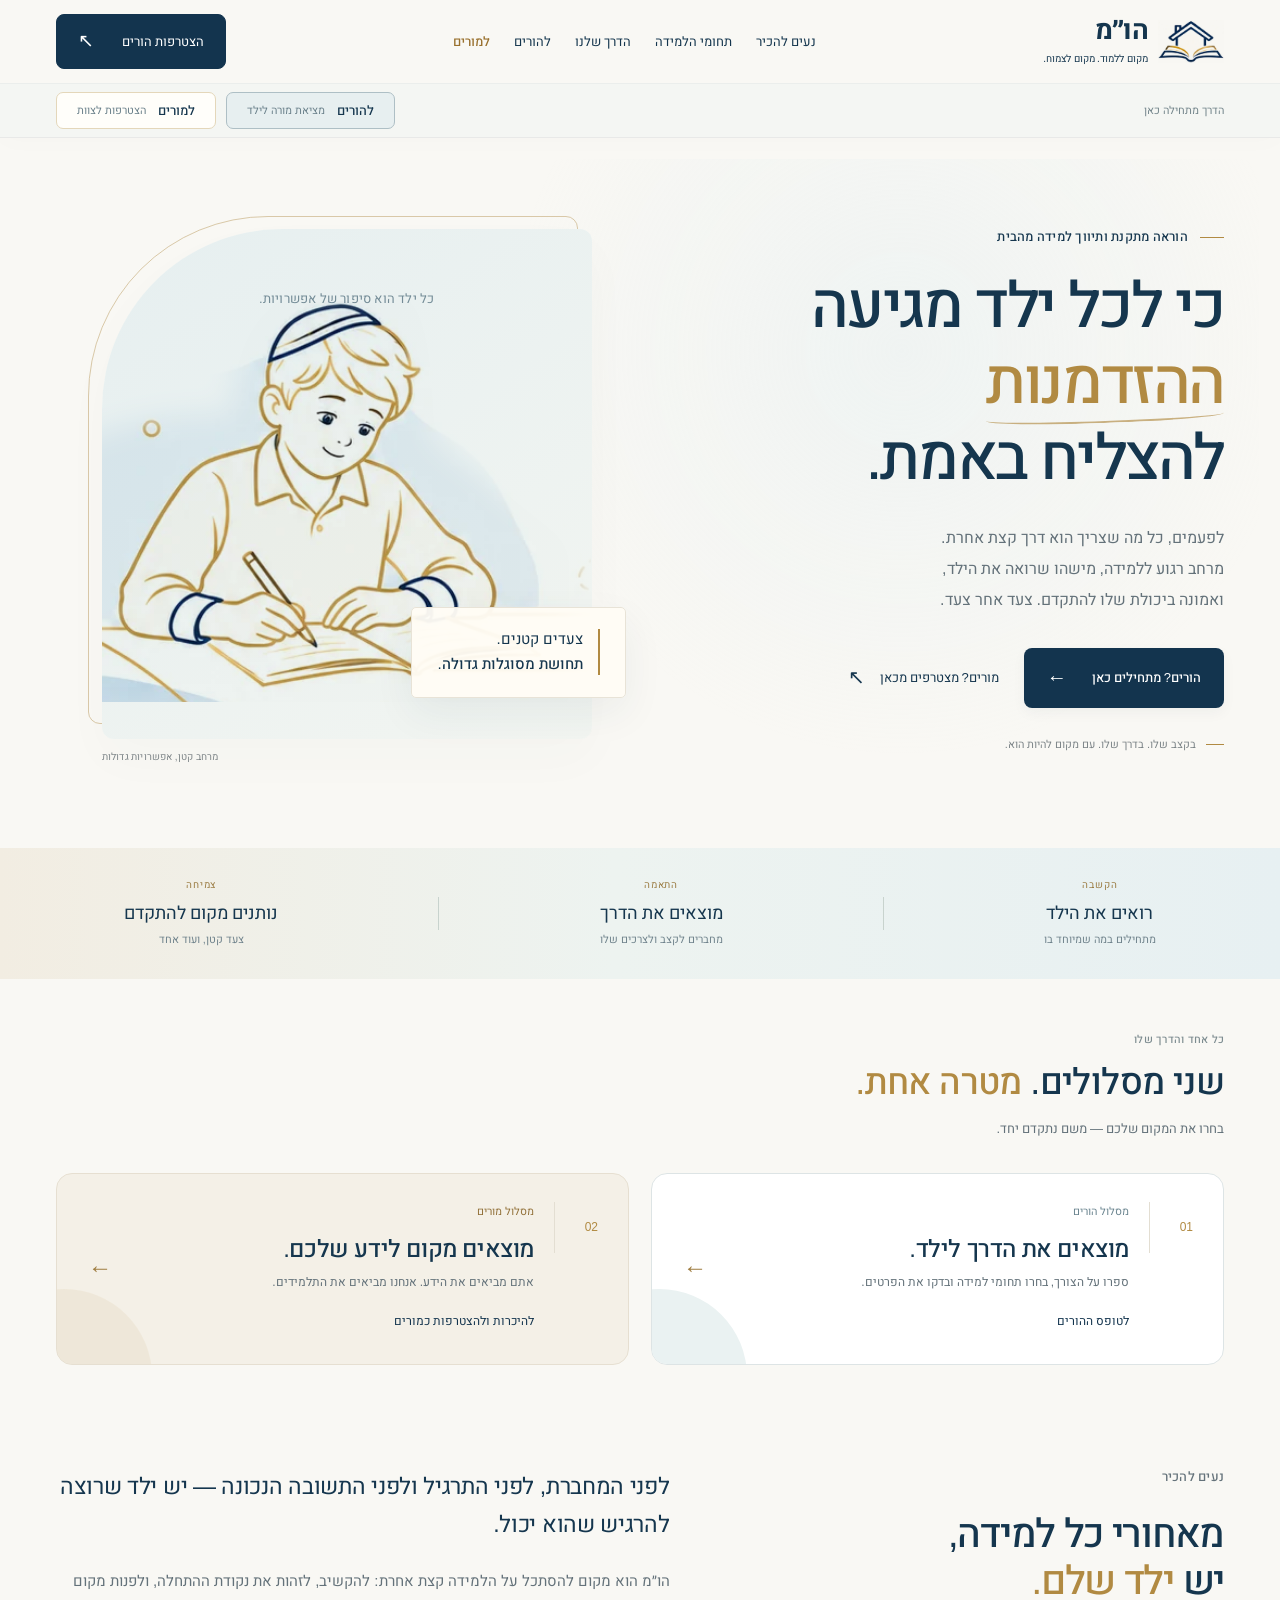
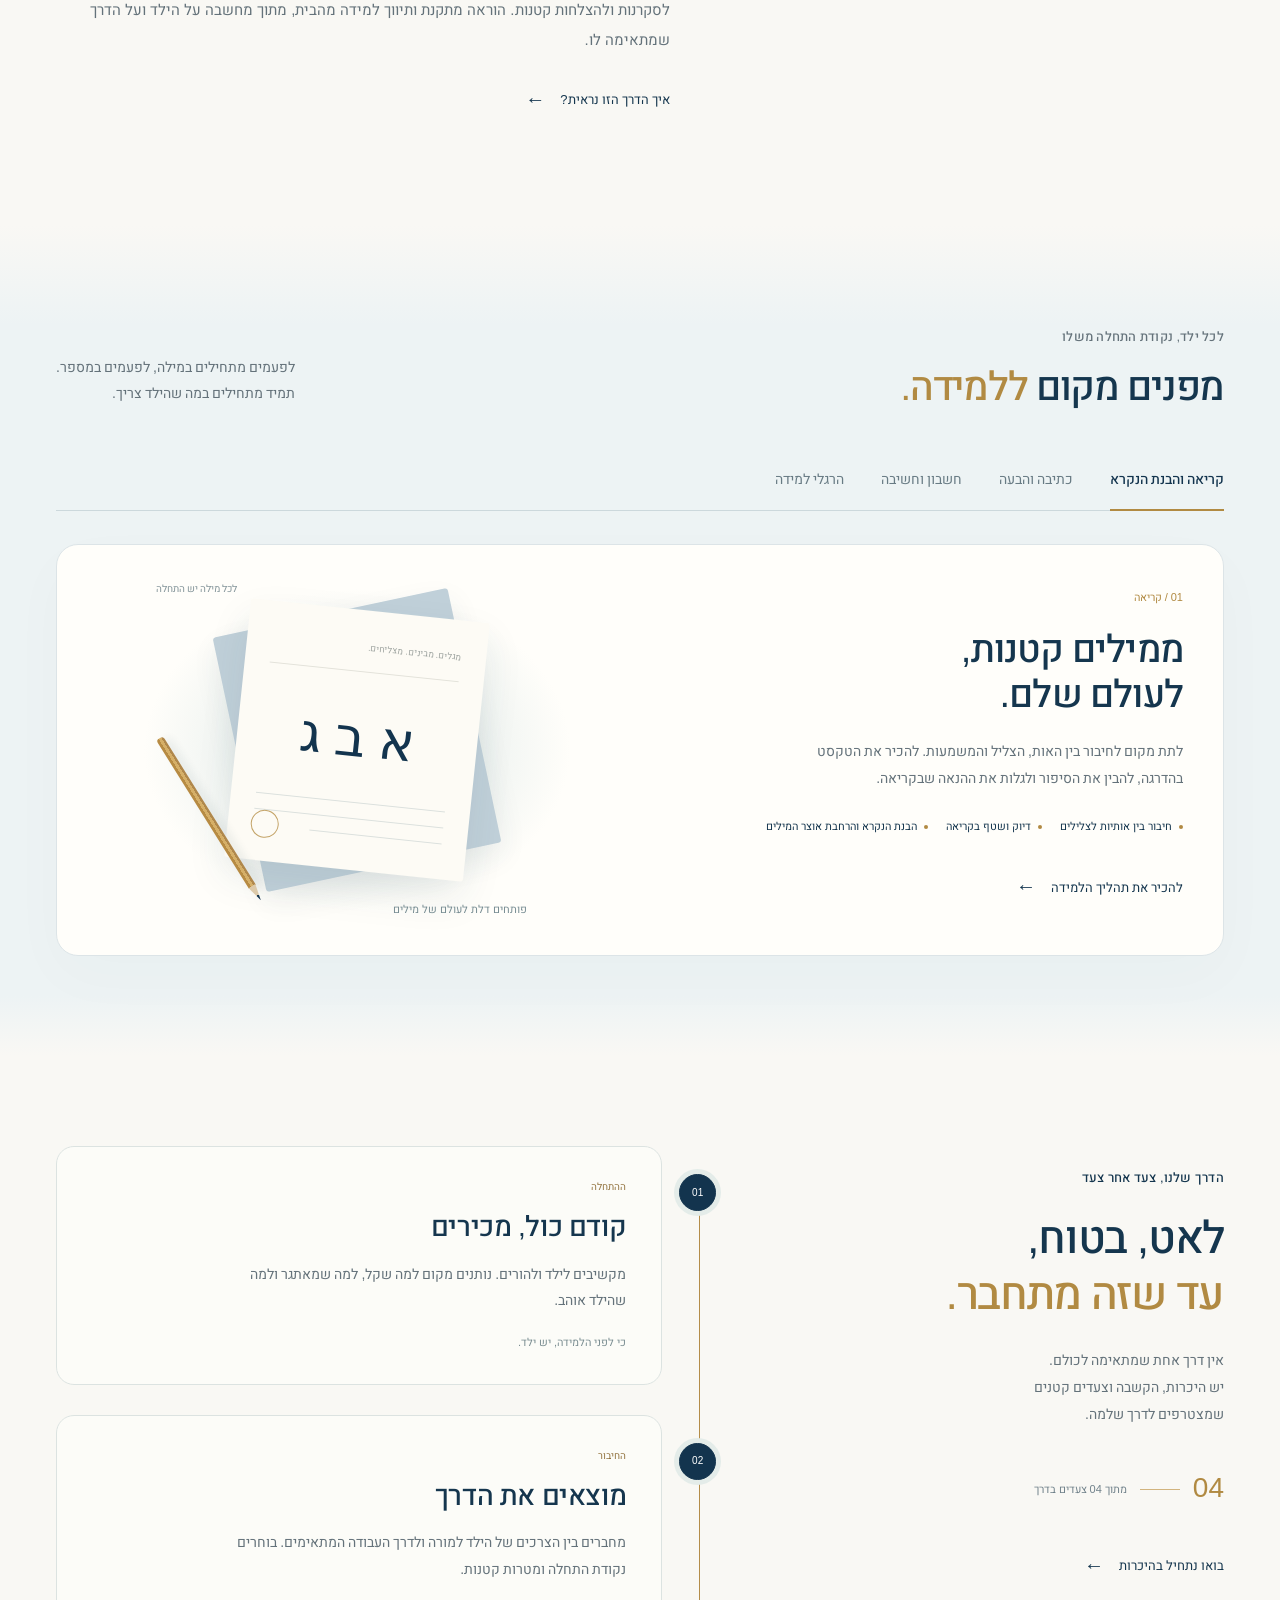
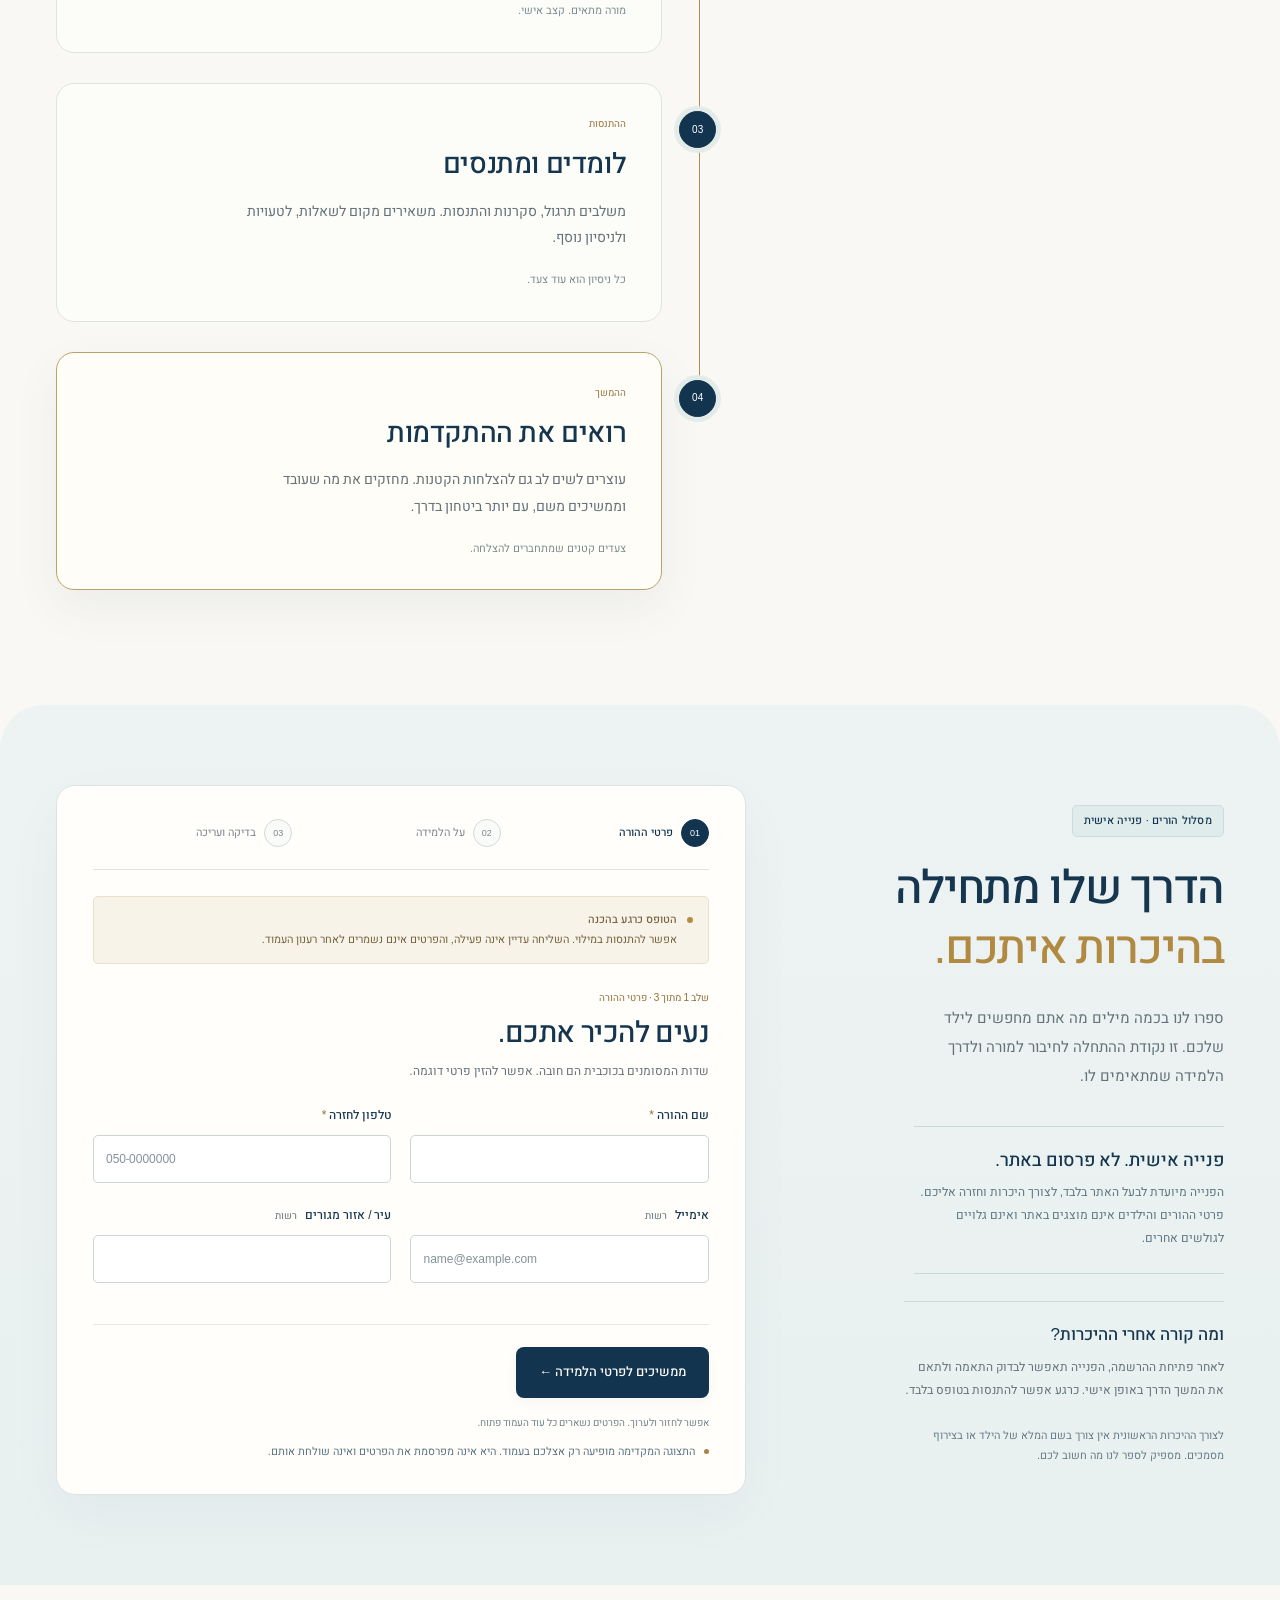
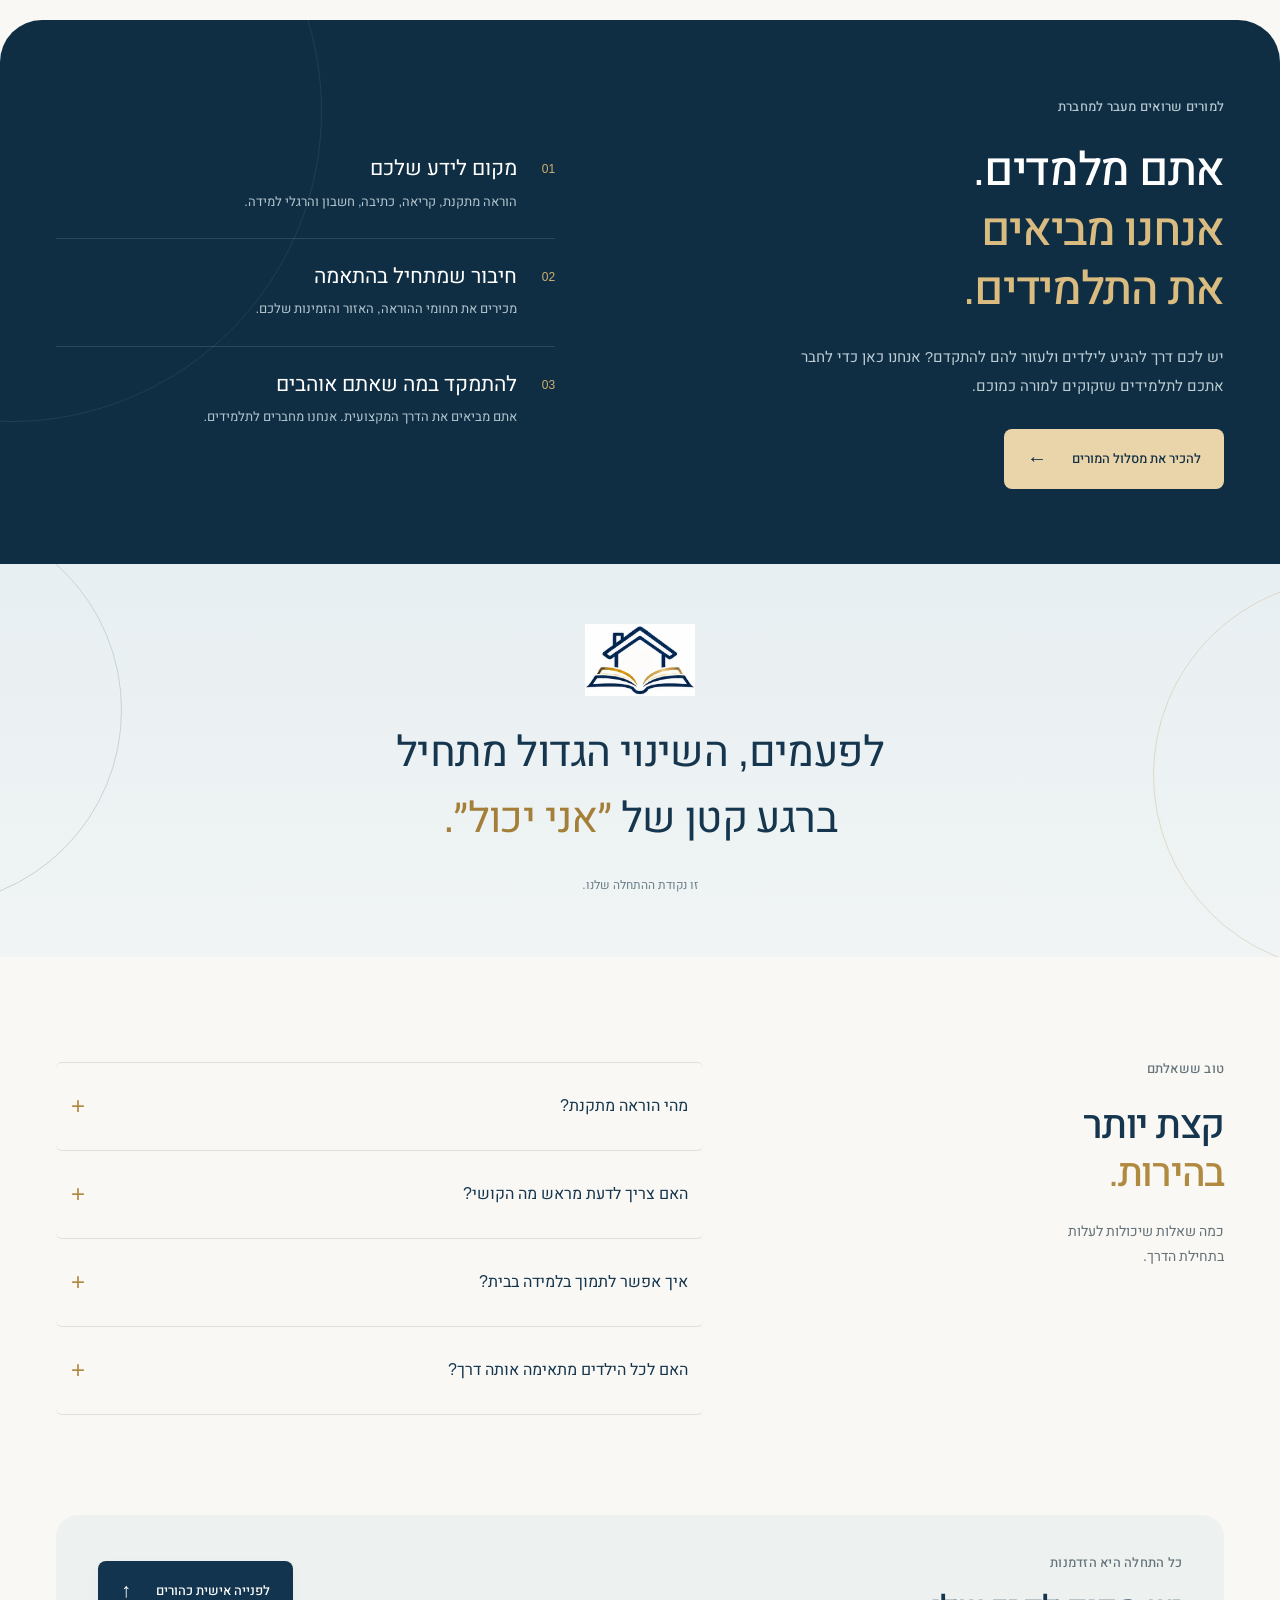
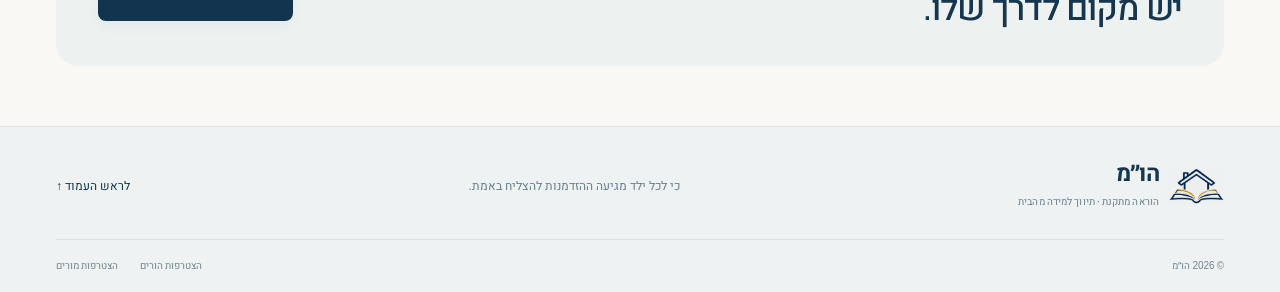
==== commit 70f0ca68: "Replay entrance animations when scrolling back to each section" ====
--- a/index.html
+++ b/index.html
@@ -12,12 +12,12 @@
   <link rel="stylesheet" href="upgrade.css?v=2">
   <script src="site.js?v=6" defer></script>
   <link rel="stylesheet" href="experience.css?v=3">
-  <script src="experience.js?v=6" defer></script>
+  <script src="experience.js?v=8" defer></script>
   <script src="parents.js?v=6" defer></script>
   <script src="content.js" defer></script>
   <script src="app.js?v=7" defer></script>
   <link rel="stylesheet" href="refined.css?v=6">
-  <link rel="stylesheet" href="atmosphere.css?v=7">
+  <link rel="stylesheet" href="atmosphere.css?v=8">
   <script src="atmosphere.js?v=7" defer></script>
 </head>
 <body>
--- a/atmosphere.css
+++ b/atmosphere.css
@@ -48,6 +48,7 @@
   .hero-description{animation:welcome-in .8s .18s both}
   .hero-actions{animation:welcome-in .8s .28s both}
   .hero-trail .trail-line{stroke-dasharray:1;animation:trace-line 1.8s .3s both}
+  .motion-enabled .hero:not(.is-visible) :is(.hero-copy>.eyebrow,.hero-copy>h1,.hero-description,.hero-actions,.hero-trail .trail-line){animation:none}
 }
 @media(max-width:620px){.hero::before{inset:12% -20px 5% -20px}.hero-trail{inset:-10px -12px 0 -12px;width:calc(100% + 24px)}.home-values .values-inner{gap:10px;padding-block:24px}.home-values .values-inner>p{font-size:12px}.home-values .value-kicker{font-size:9px;margin-bottom:6px}.home-values small{font-size:9px;max-width:95px;margin-inline:auto}.home-values .values-inner>span{height:42px;flex-shrink:0}.back-to-top{bottom:14px;left:14px;font-size:10px;padding:8px 12px;min-height:40px}}
 @media(prefers-reduced-motion:reduce){.hero-copy>*,.hero-trail .trail-line,.faq-list details[open]>p{animation:none!important}.route-card,.route-card::before,.photo-caption,.teacher-process article,.button>span,.text-link>span,.faq-list summary>span{transition:none!important;translate:none!important}.button-primary::after,.button-gold::after{display:none}}
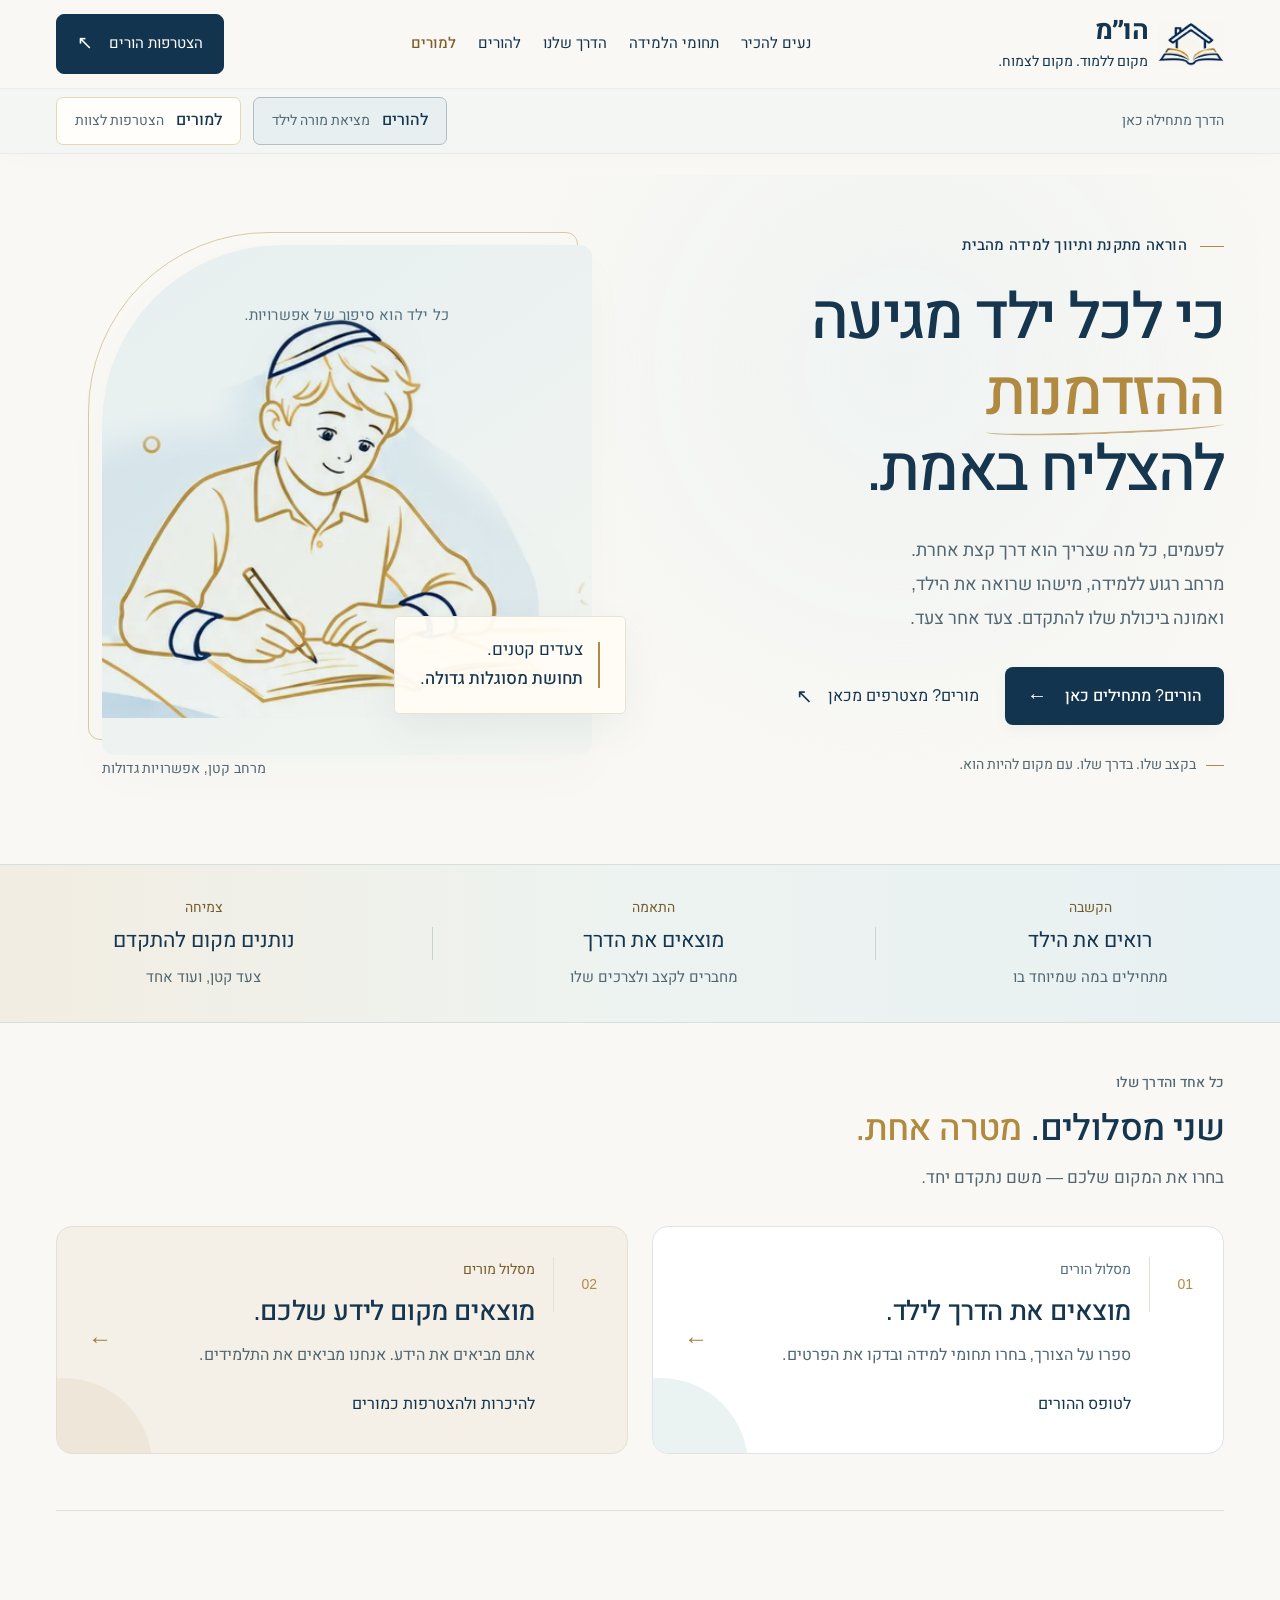
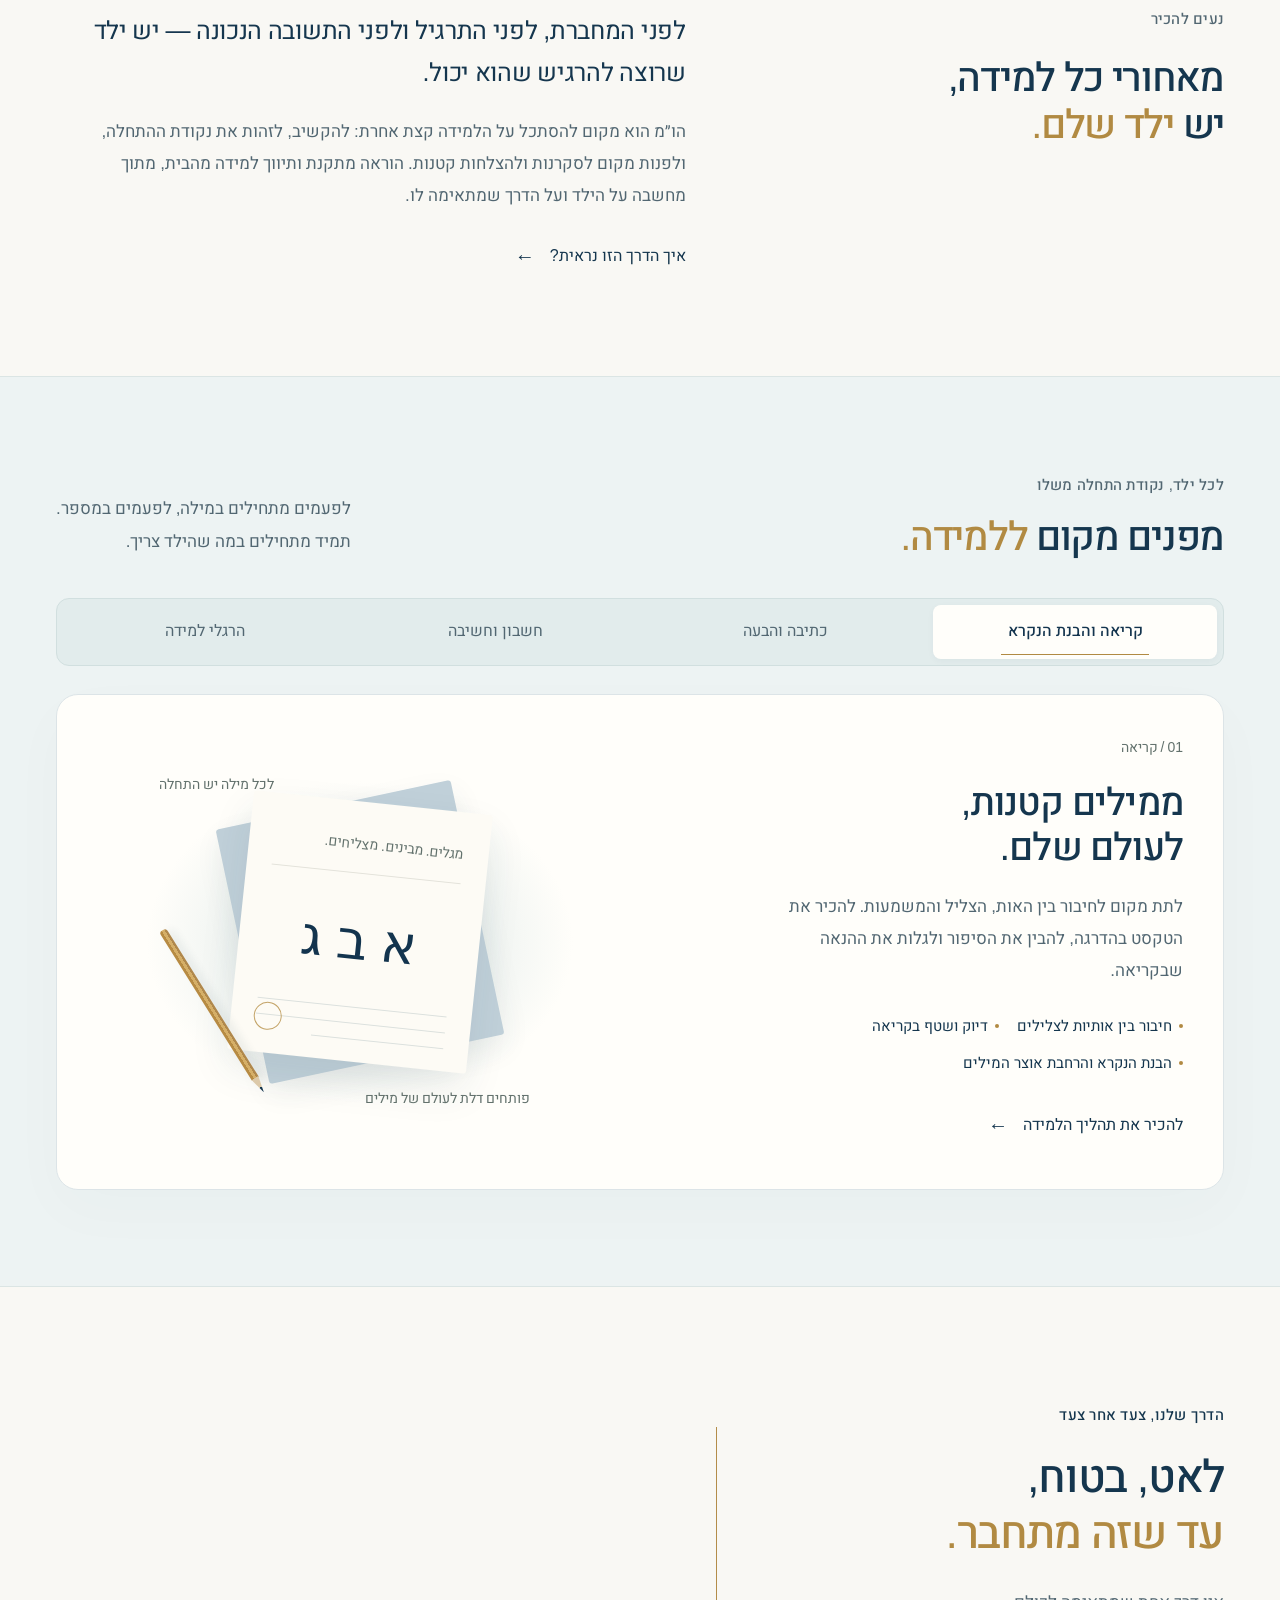
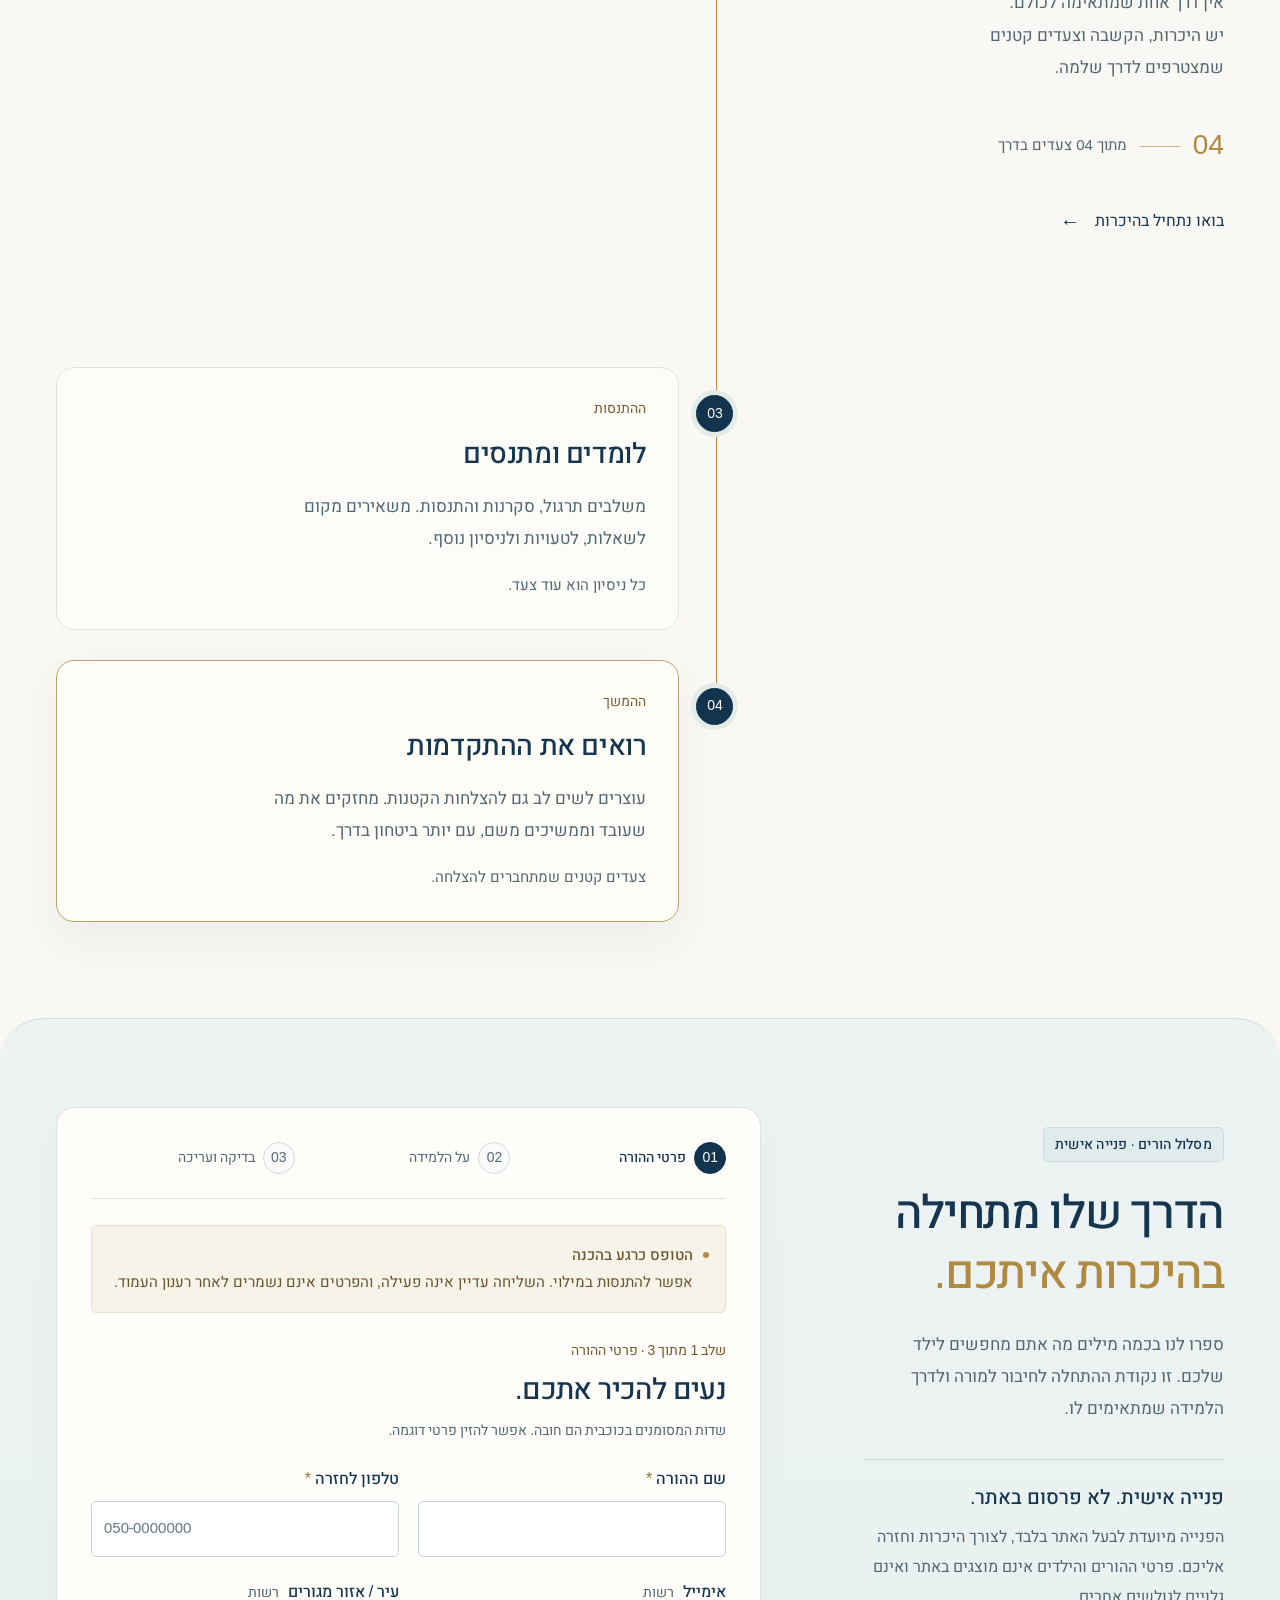
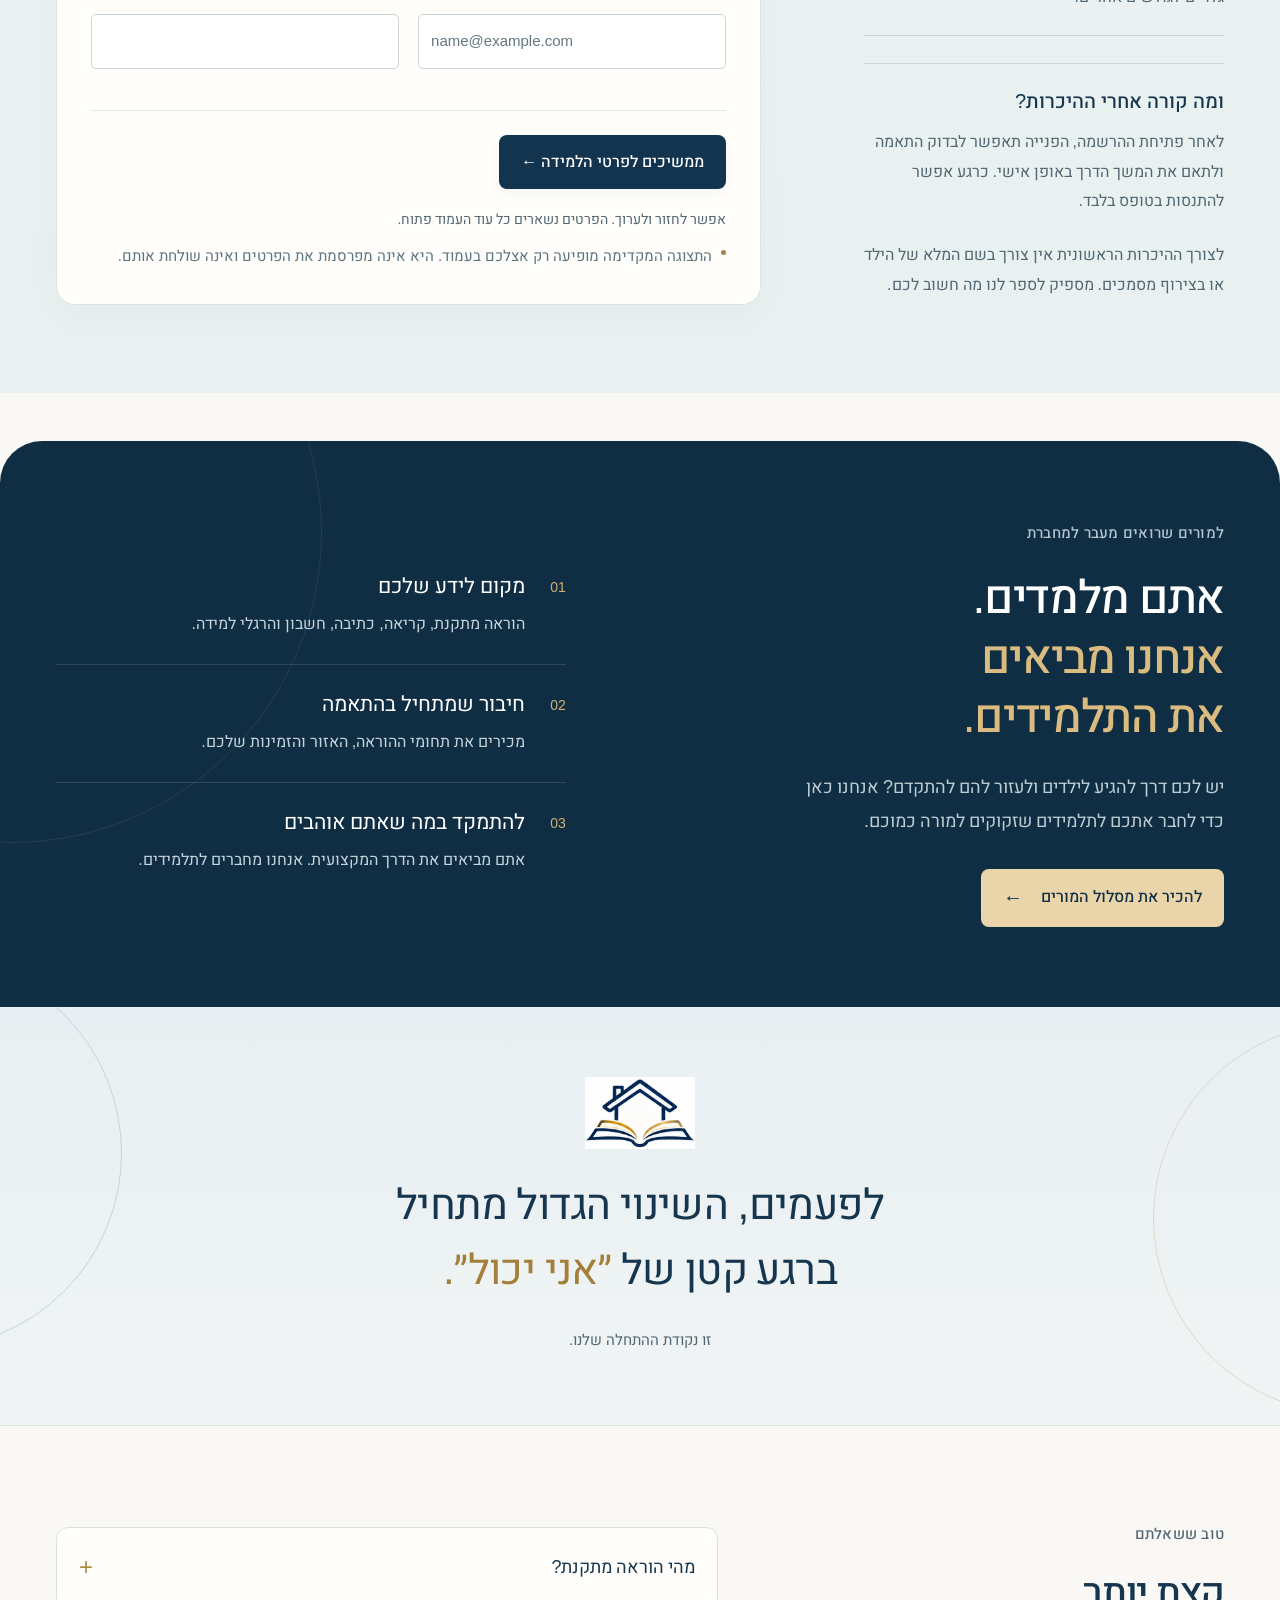
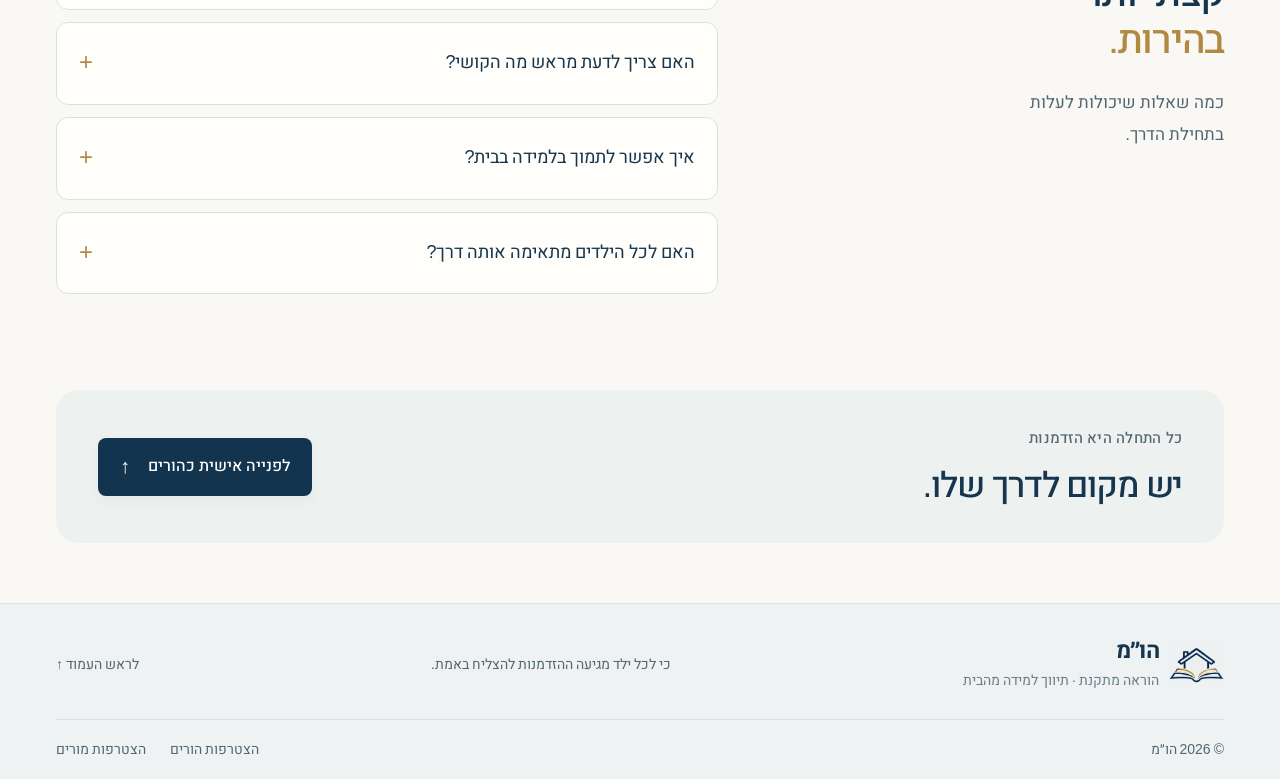
==== commit a8ed981d: "Improve readability, responsive spacing, and gentle section transitions" ====
--- a/index.html
+++ b/index.html
@@ -1,151 +1,152 @@
-<!doctype html>
-<html lang="he" dir="rtl">
-<head>
-  <meta charset="UTF-8">
-  <meta name="viewport" content="width=device-width, initial-scale=1">
-  <meta name="theme-color" content="#f9f8f4">
-  <meta name="description" content="הו״מ — הוראה מתקנת ותיווך למידה מהבית. מקום להכיר דרך למידה אישית, קשובה ומעודדת, כי לכל ילד מגיעה ההזדמנות להצליח באמת.">
-  <title>הו״מ | מקום ללמוד. מקום לצמוח.</title>
-  <link rel="icon" type="image/svg+xml" href="assets/logo.svg">
-  <link rel="preload" as="image" href="assets/learning-illustration.svg" fetchpriority="high">
-  <link rel="stylesheet" href="styles.css">
-  <link rel="stylesheet" href="upgrade.css?v=2">
-  <script src="site.js?v=6" defer></script>
-  <link rel="stylesheet" href="experience.css?v=3">
-  <script src="experience.js?v=8" defer></script>
-  <script src="parents.js?v=6" defer></script>
-  <script src="content.js" defer></script>
-  <script src="app.js?v=7" defer></script>
-  <link rel="stylesheet" href="refined.css?v=6">
-  <link rel="stylesheet" href="atmosphere.css?v=8">
-  <script src="atmosphere.js?v=7" defer></script>
-</head>
-<body>
-  <a class="skip-link" href="#main">דלגו לתוכן</a>
-  <header class="site-header">
-    <div class="container header-inner">
-      <a class="brand" href="#home" aria-label="הו״מ — לעמוד הבית">
-        <img src="assets/logo.svg" width="66" height="44" alt="סמל הספר והבית של הו״מ">
-        <span class="brand-copy"><strong>הו״מ</strong><small>מקום ללמוד. מקום לצמוח.</small></span>
-      </a>
-      <button class="menu-toggle" aria-label="פתיחת תפריט" aria-expanded="false" aria-controls="main-nav"><span></span><span></span></button>
-      <nav class="main-nav" id="main-nav" aria-label="ניווט ראשי">
-        <a href="#about">נעים להכיר</a>
-        <a href="#learning">תחומי הלמידה</a>
-        <a href="#approach">הדרך שלנו</a>
-        <a href="#parents-registration">להורים</a>
-        <a class="teacher-nav" href="teachers.html">למורים</a>
-      </nav>
-      <a class="header-cta" href="#parents-registration">הצטרפות הורים <span aria-hidden="true">↖</span></a>
-    </div>
-  <nav class="audience-switch" aria-label="בחירת מסלול"><div class="container"><span class="switch-caption">הדרך מתחילה כאן</span><a href="#parents-registration" class="parent-route"><strong>להורים</strong><span>מציאת מורה לילד</span></a><a href="teachers.html" class="teacher-route"><strong>למורים</strong><span>הצטרפות לצוות</span></a></div></nav></header>
-
-  <main id="main">
-    <section class="hero container" id="home" aria-labelledby="hero-title">
-      <div class="hero-copy">
-        <p class="eyebrow"><span></span> הוראה מתקנת ותיווך למידה מהבית</p>
-        <h1 id="hero-title">כי לכל ילד מגיעה<br><span class="gold-word">ההזדמנות</span><br>להצליח באמת.</h1>
-        <p class="hero-description" data-content="heroDescription">לפעמים, כל מה שצריך הוא דרך קצת אחרת.<br>מרחב רגוע ללמידה, מישהו שרואה את הילד,<br>ואמונה ביכולת שלו להתקדם. צעד אחר צעד.</p>
-        <div class="hero-actions"><a class="button button-primary" href="#parents-registration">הורים? מתחילים כאן <span aria-hidden="true">←</span></a><a class="text-link" href="teachers.html">מורים? מצטרפים מכאן <span aria-hidden="true">↖</span></a></div>
-        <p class="hero-note"><span class="little-line"></span> בקצב שלו. בדרך שלו. עם מקום להיות הוא.</p>
-      </div>
-      <div class="hero-visual">
-        <svg class="hero-trail" viewBox="0 0 520 580" fill="none" aria-hidden="true"><path class="trail-line" pathLength="1" d="M37 475C5 444 9 401 30 383C45 371 61 377 57 390C52 405 28 397 24 379C13 330 19 289 10 244M476 45C497 53 506 70 494 83C483 94 470 88 476 79C489 62 509 92 505 118"/><circle cx="13" cy="226" r="4"/><circle cx="504" cy="134" r="3"/></svg>
-        <div class="photo-outline" aria-hidden="true"></div>
-        <div class="hero-art-frame"><span class="hero-art-note">כל ילד הוא סיפור של אפשרויות.</span><img class="hero-image" src="assets/learning-illustration.svg" width="470" height="380" fetchpriority="high" alt="איור הילד הלומד מתוך התמונה המקורית, בקווי כחול וזהב על רקע תכלת"></div>
-        <div class="photo-caption"><span class="caption-rule"></span><p>צעדים קטנים.<br><strong>תחושת מסוגלות גדולה.</strong></p></div>
-        <span class="photo-label">מרחב קטן, אפשרויות גדולות</span>
-      </div>
-    </section>
-
-    <div class="values-strip home-values"><div class="container values-inner"><p><span class="value-kicker">הקשבה</span>רואים את הילד<small>מתחילים במה שמיוחד בו</small></p><span aria-hidden="true"></span><p><span class="value-kicker">התאמה</span>מוצאים את הדרך<small>מחברים לקצב ולצרכים שלו</small></p><span aria-hidden="true"></span><p><span class="value-kicker">צמיחה</span>נותנים מקום להתקדם<small>צעד קטן, ועוד אחד</small></p></div></div>
-
-    <section class="audience-routes container" id="start" aria-labelledby="routes-title"><div class="routes-heading"><p class="eyebrow">כל אחד והדרך שלו</p><h2 id="routes-title">שני מסלולים. <em>מטרה אחת.</em></h2><p>בחרו את המקום שלכם — משם נתקדם יחד.</p></div>
-      <a class="route-card" href="#parents-registration"><span class="route-number" aria-hidden="true">01</span><div><span class="route-label">מסלול הורים</span><h3>מוצאים את הדרך לילד.</h3><p>ספרו על הצורך, בחרו תחומי למידה ובדקו את הפרטים.</p><span class="route-action">לטופס ההורים</span></div><span class="route-arrow" aria-hidden="true">←</span></a>
-      <a class="route-card route-teacher" href="teachers.html"><span class="route-number" aria-hidden="true">02</span><div><span class="route-label">מסלול מורים</span><h3>מוצאים מקום לידע שלכם.</h3><p>אתם מביאים את הידע. אנחנו מביאים את התלמידים.</p><span class="route-action">להיכרות ולהצטרפות כמורים</span></div><span class="route-arrow" aria-hidden="true">←</span></a>
-    </section>
-
-    <section class="about section container" id="about" aria-labelledby="about-title">
-      <div class="section-heading"><p class="eyebrow">נעים להכיר</p><h2 id="about-title">מאחורי כל למידה,<br> יש <em>ילד שלם.</em></h2></div>
-      <div class="about-copy"><p class="large-copy" data-content="aboutLead">לפני המחברת, לפני התרגיל ולפני התשובה הנכונה — יש ילד שרוצה להרגיש שהוא יכול.</p><p data-content="aboutBody">הו״מ הוא מקום להסתכל על הלמידה קצת אחרת: להקשיב, לזהות את נקודת ההתחלה, ולפנות מקום לסקרנות ולהצלחות קטנות. הוראה מתקנת ותיווך למידה מהבית, מתוך מחשבה על הילד ועל הדרך שמתאימה לו.</p><a class="text-link" href="#approach">איך הדרך הזו נראית? <span aria-hidden="true">←</span></a></div>
-    </section>
-
-    <section class="learning section" id="learning" aria-labelledby="learning-title">
-      <div class="container">
-        <div class="section-top"><div><p class="eyebrow">לכל ילד, נקודת התחלה משלו</p><h2 id="learning-title">מפנים מקום <em>ללמידה.</em></h2></div><p class="section-intro">לפעמים מתחילים במילה, לפעמים במספר.<br>תמיד מתחילים במה שהילד צריך.</p></div>
-        <div class="learning-tabs" role="tablist" aria-label="תחומי למידה">
-          <button id="tab-reading" role="tab" aria-controls="learning-panel" aria-selected="true" data-topic="reading">קריאה והבנת הנקרא</button>
-          <button id="tab-writing" role="tab" aria-controls="learning-panel" aria-selected="false" tabindex="-1" data-topic="writing">כתיבה והבעה</button>
-          <button id="tab-math" role="tab" aria-controls="learning-panel" aria-selected="false" tabindex="-1" data-topic="math">חשבון וחשיבה</button>
-          <button id="tab-habits" role="tab" aria-controls="learning-panel" aria-selected="false" tabindex="-1" data-topic="habits">הרגלי למידה</button>
-        </div>
-        <div class="learning-panel" id="learning-panel" role="tabpanel" aria-labelledby="tab-reading" tabindex="0">
-          <div class="learning-content"><span class="topic-number" id="topic-number">01 / קריאה</span><h3 id="topic-title">ממילים קטנות,<br>לעולם שלם.</h3><p id="topic-description">לתת מקום לחיבור בין האות, הצליל והמשמעות. להכיר את הטקסט בהדרגה, להבין את הסיפור ולגלות את ההנאה שבקריאה.</p><ul class="topic-points" id="topic-points"><li>חיבור בין אותיות לצלילים</li><li>דיוק ושטף בקריאה</li><li>הבנת הנקרא והרחבת אוצר המילים</li></ul><a class="text-link" href="#approach">להכיר את תהליך הלמידה <span aria-hidden="true">←</span></a></div>
-          <div class="learning-art" aria-hidden="true"><span class="art-top">לכל מילה יש התחלה</span><div class="paper paper-back"></div><div class="paper paper-front"><div class="paper-label">מגלים. מבינים. מצליחים.</div><div class="letter-word" id="art-word">א ב ג</div><div class="paper-lines"><i></i><i></i><i></i></div><span class="paper-circle"></span></div><div class="pencil"></div><span class="art-bottom" id="art-caption">פותחים דלת לעולם של מילים</span></div>
-        </div>
-      </div>
-    </section>
-
-
-    <section class="journey-section container" id="approach" aria-labelledby="approach-title">
-      <div class="journey-layout">
-        <div class="journey-intro"><p class="eyebrow">הדרך שלנו, צעד אחר צעד</p><h2 id="approach-title">לאט, בטוח, <br> <em>עד שזה מתחבר.</em></h2><p class="section-intro">אין דרך אחת שמתאימה לכולם.<br>יש היכרות, הקשבה וצעדים קטנים<br>שמצטרפים לדרך שלמה.</p><div class="journey-counter" aria-hidden="true"><strong id="journey-current">01</strong><span class="counter-line"></span><span>מתוך 04 צעדים בדרך</span></div><a class="text-link" href="#parents-registration">בואו נתחיל בהיכרות <span aria-hidden="true">←</span></a></div>
-        <div class="journey-stops">
-          <span class="journey-rail" aria-hidden="true"></span>
-          <article class="journey-stop" data-number="01"><span class="stop-eyebrow">ההתחלה</span><h3>קודם כול, מכירים</h3><p>מקשיבים לילד ולהורים. נותנים מקום למה שקל, למה שמאתגר ולמה שהילד אוהב.</p><span class="stop-foot">כי לפני הלמידה, יש ילד.</span></article>
-          <article class="journey-stop" data-number="02"><span class="stop-eyebrow">החיבור</span><h3>מוצאים את הדרך</h3><p>מחברים בין הצרכים של הילד למורה ולדרך העבודה המתאימים. בוחרים נקודת התחלה ומטרות קטנות.</p><span class="stop-foot">מורה מתאים. קצב אישי.</span></article>
-          <article class="journey-stop" data-number="03"><span class="stop-eyebrow">ההתנסות</span><h3>לומדים ומתנסים</h3><p>משלבים תרגול, סקרנות והתנסות. משאירים מקום לשאלות, לטעויות ולניסיון נוסף.</p><span class="stop-foot">כל ניסיון הוא עוד צעד.</span></article>
-          <article class="journey-stop" data-number="04"><span class="stop-eyebrow">ההמשך</span><h3>רואים את ההתקדמות</h3><p>עוצרים לשים לב גם להצלחות הקטנות. מחזקים את מה שעובד וממשיכים משם, עם יותר ביטחון בדרך.</p><span class="stop-foot">צעדים קטנים שמתחברים להצלחה.</span></article>
-        </div>
-      </div>
-    </section>
-
-    <section class="parent-section" id="parents-registration" aria-labelledby="parents-title">
-      <div class="container parent-layout">
-        <div class="parent-intro"><p class="eyebrow audience-tag">מסלול הורים · פנייה אישית</p><h2 id="parents-title">הדרך שלו מתחילה <br> <em>בהיכרות איתכם.</em></h2><p class="parent-lead">ספרו לנו בכמה מילים מה אתם מחפשים לילד שלכם. זו נקודת ההתחלה לחיבור למורה ולדרך הלמידה שמתאימים לו.</p><div class="privacy-card"><h3>פנייה אישית. לא פרסום באתר.</h3><p>הפנייה מיועדת לבעל האתר בלבד, לצורך היכרות וחזרה אליכם. פרטי ההורים והילדים אינם מוצגים באתר ואינם גלויים לגולשים אחרים.</p></div><div class="after-joining"><h3>ומה קורה אחרי ההיכרות?</h3><p>לאחר פתיחת ההרשמה, הפנייה תאפשר לבדוק התאמה ולתאם את המשך הדרך באופן אישי. כרגע אפשר להתנסות בטופס בלבד.</p></div><p class="parent-small-note">לצורך ההיכרות הראשונית אין צורך בשם המלא של הילד או בצירוף מסמכים. מספיק לספר לנו מה חשוב לכם.</p></div>
-        <div class="form-card parent-form-card">
-          <ol class="compact-progress" aria-label="שלבי הצטרפות הורים"><li data-parent-progress="0" aria-current="step"><span>01</span>פרטי ההורה</li><li data-parent-progress="1"><span>02</span>על הלמידה</li><li data-parent-progress="2"><span>03</span>בדיקה ועריכה</li></ol>
-          <div class="demo-notice"><span class="demo-dot" aria-hidden="true"></span><p><strong>הטופס כרגע בהכנה</strong><br>אפשר להתנסות במילוי. השליחה עדיין אינה פעילה, והפרטים אינם נשמרים לאחר רענון העמוד.</p></div>
-          <noscript><p class="form-error">כדי להתנסות בטופס יש להפעיל JavaScript. כרגע אין אפשרות לשלוח פנייה.</p></noscript>
-          <form id="parent-form" novalidate autocomplete="off">
-            <fieldset class="registration-fields" id="parent-fields" disabled><legend class="sr-only">פרטי פנייה של הורים</legend>
-              <section class="parent-step" data-parent-step="0" aria-labelledby="parent-step-title-0"><div class="form-section-head"><span class="step-counter">שלב 1 מתוך 3 · פרטי ההורה</span><h3 id="parent-step-title-0" tabindex="-1">נעים להכיר אתכם.</h3><p>שדות המסומנים בכוכבית הם חובה. אפשר להזין פרטי דוגמה.</p></div>
-              <div class="field-grid">
-                <div class="field"><label for="parent-name">שם ההורה <span>*</span></label><input id="parent-name" type="text" maxlength="80" required aria-describedby="parent-error-name"><span class="field-error" id="parent-error-name"></span></div>
-                <div class="field"><label for="parent-phone">טלפון לחזרה <span>*</span></label><input id="parent-phone" type="tel" dir="ltr" maxlength="25" placeholder="050-0000000" required aria-describedby="parent-error-phone"><span class="field-error" id="parent-error-phone"></span></div>
-                <div class="field"><label for="parent-email">אימייל <span class="optional">רשות</span></label><input id="parent-email" type="email" dir="ltr" maxlength="120" placeholder="name@example.com" aria-describedby="parent-error-email"><span class="field-error" id="parent-error-email"></span></div>
-                <div class="field"><label for="parent-city">עיר / אזור מגורים <span class="optional">רשות</span></label><input id="parent-city" type="text" maxlength="80"></div>
-              </div>
-              </section><section class="parent-step" data-parent-step="1" aria-labelledby="parent-step-title-1" hidden><div class="form-section-head"><span class="step-counter">שלב 2 מתוך 3 · על הלמידה</span><h3 id="parent-step-title-1" tabindex="-1">מה יעזור לילד שלכם?</h3><p>בחרו תחומים והעדפות. אפשר לחזור ולשנות גם בהמשך.</p></div>
-              <div class="field-grid"><div class="field"><label for="parent-grade">שכבת גיל <span>*</span></label><select id="parent-grade" required aria-describedby="parent-error-grade"><option value="">בחרו שכבת גיל</option><option>גן / לקראת כיתה א׳</option><option>כיתות א׳–ב׳</option><option>כיתות ג׳–ד׳</option><option>כיתות ה׳–ו׳</option><option>חטיבת ביניים ומעלה</option></select><span class="field-error" id="parent-error-grade"></span></div><div class="field"><label for="parent-format">אופן למידה מועדף <span class="optional">רשות</span></label><select id="parent-format"><option value="">פתוחים להצעות</option><option>מפגשים פרונטליים</option><option>מפגשים מקוונים</option><option>פרונטלי או מקוון</option></select></div></div>
-              <fieldset class="choice-group" id="parent-subjects" aria-describedby="parent-error-subjects"><legend>במה הייתם רוצים להתמקד? <span>*</span></legend><p class="input-hint">אפשר לבחור כמה תחומים.</p><div class="choice-options"><label><input type="checkbox" value="קריאה והבנת הנקרא"><span>קריאה והבנת הנקרא</span></label><label><input type="checkbox" value="כתיבה והבעה"><span>כתיבה והבעה</span></label><label><input type="checkbox" value="חשבון"><span>חשבון</span></label><label><input type="checkbox" value="הרגלי למידה"><span>הרגלי למידה</span></label><label><input type="checkbox" value="נשמח להכוונה"><span>נשמח להכוונה</span></label></div><span class="field-error" id="parent-error-subjects"></span></fieldset>
-              <div class="field"><label for="parent-note">מה עוד חשוב לכם שנדע? <span class="optional">רשות</span></label><textarea id="parent-note" rows="3" maxlength="500" placeholder="למשל: מחפשים דרך נעימה לתרגל קריאה ולהרגיש יותר ביטחון."></textarea><span class="input-hint">עד 500 תווים. אין צורך לצרף מידע רפואי או מסמכים.</span></div>
-              </section><div id="parent-errors" class="form-error" role="alert" hidden></div>
-              <div class="form-actions"><button class="button button-primary" type="button" id="parent-preview">ממשיכים לפרטי הלמידה <span aria-hidden="true">←</span></button><button type="button" class="text-button" id="parent-back" hidden>חזרה לפרטי ההורה</button></div><p class="form-help">אפשר לחזור ולערוך. הפרטים נשארים כל עוד העמוד פתוח.</p>
-              <p class="privacy-inline">התצוגה המקדימה מופיעה רק אצלכם בעמוד. היא אינה מפרסמת את הפרטים ואינה שולחת אותם.</p>
-            </fieldset>
-          </form>
-          <section class="parent-review" id="parent-review" aria-labelledby="parent-review-title" hidden>
-            <div class="form-section-head"><span class="step-counter">שלב 3 מתוך 3 · בדיקה ועריכה</span><h3 id="parent-review-title" tabindex="-1">אלה הפרטים שלכם.</h3><p>אפשר לחזור ולערוך כל פרט. זו תצוגה אישית בלבד.</p></div>
-            <dl class="application-review" id="parent-summary"></dl><p class="form-help">מצאתם פרט שצריך לשנות? בחרו למטה את החלק שתרצו לערוך.</p>
-            <div class="parent-receipt" role="status"><strong>הפנייה לא נשלחה.</strong>ההרשמה עדיין אינה פעילה. לאחר חיבור הטופס, הפנייה תועבר לבעל האתר בלבד ולא תפורסם באתר.</div>
-            <div class="form-actions"><button class="button button-primary" type="button" disabled>השליחה תיפתח בהמשך</button><button class="text-button" type="button" id="parent-edit">עריכת פרטי ההורה</button><button class="text-button" type="button" id="parent-edit-learning">עריכת פרטי הלמידה</button><button class="text-button" type="button" id="parent-clear">ניקוי הפרטים</button></div>
-          </section>
-        </div>
-      </div>
-    </section>
-
-    <section class="teacher-invitation" id="teachers" aria-labelledby="teachers-title"><div class="container teacher-invitation-inner"><div><p class="eyebrow">למורים שרואים מעבר למחברת</p><h2 id="teachers-title">אתם מלמדים.<br><em>אנחנו מביאים<br>את התלמידים.</em></h2><p class="invitation-copy">יש לכם דרך להגיע לילדים ולעזור להם להתקדם? אנחנו כאן כדי לחבר אתכם לתלמידים שזקוקים למורה כמוכם.</p><a class="button button-gold" href="teachers.html">להכיר את מסלול המורים <span aria-hidden="true">←</span></a></div><div class="invitation-details"><div class="invitation-detail"><span>01</span><div><h3>מקום לידע שלכם</h3><p>הוראה מתקנת, קריאה, כתיבה, חשבון והרגלי למידה.</p></div></div><div class="invitation-detail"><span>02</span><div><h3>חיבור שמתחיל בהתאמה</h3><p>מכירים את תחומי ההוראה, האזור והזמינות שלכם.</p></div></div><div class="invitation-detail"><span>03</span><div><h3>להתמקד במה שאתם אוהבים</h3><p>אתם מביאים את הדרך המקצועית. אנחנו מחברים לתלמידים.</p></div></div></div></div></section>
-
-    <section class="belief" aria-label="האמונה שלנו"><div class="container belief-inner"><img src="assets/logo.svg" width="110" height="72" alt="" loading="lazy"><p>לפעמים, השינוי הגדול מתחיל<br>ברגע קטן של <span>״אני יכול״.</span></p><span class="belief-signature">זו נקודת ההתחלה שלנו.</span></div></section>
-
-    <section class="faq section container" id="questions" aria-labelledby="faq-title">
-      <div class="section-heading"><p class="eyebrow">טוב ששאלתם</p><h2 id="faq-title">קצת יותר<br> <em>בהירות.</em></h2><p class="faq-intro">כמה שאלות שיכולות לעלות<br>בתחילת הדרך.</p></div>
-      <div class="faq-list"><details><summary>מהי הוראה מתקנת?<span aria-hidden="true">+</span></summary><p>גישה ללמידה שנותנת מקום לצרכים האישיים של הילד. עובדים בהדרגה על מיומנויות כמו קריאה, כתיבה וחשבון, תוך התאמה של דרכי ההסבר והתרגול.</p></details><details><summary>האם צריך לדעת מראש מה הקושי?<span aria-hidden="true">+</span></summary><p>אפשר להתחיל גם משאלה או מתחושה שהלמידה דורשת מאמץ גדול. ההיכרות הראשונית מאפשרת לשתף במה שקורה בבית ובמסגרת הלימודים ולחשוב על הצעד הבא.</p></details><details><summary>איך אפשר לתמוך בלמידה בבית?<span aria-hidden="true">+</span></summary><p>סביבה רגועה, זמן קצר וקבוע ומקום לשאלות יכולים לעזור ליצור שגרה נעימה. כדאי לשים לב למאמץ ולדרך, ולא רק לתוצאה, ולהתאים את הציפיות לקצב של הילד.</p></details><details><summary>האם לכל הילדים מתאימה אותה דרך?<span aria-hidden="true">+</span></summary><p>לכל ילד נקודת התחלה, תחומי עניין וקצב משלו. מטרת ההיכרות היא להבין מה עשוי להתאים לו, ולשנות את הדרך לפי מה שעולה לאורך הלמידה.</p></details></div>
-    </section>
-
-    <section class="closing container"><div><p class="eyebrow">כל התחלה היא הזדמנות</p><h2>יש מקום לדרך שלו.</h2></div><a class="button button-primary" href="#parents-registration">לפנייה אישית כהורים <span aria-hidden="true">↑</span></a></section>
-  </main>
-  <footer class="site-footer"><div class="container footer-inner"><a class="brand footer-brand" href="#home"><img src="assets/logo.svg" width="55" height="36" alt=""><span><strong>הו״מ</strong><small>הוראה מתקנת · תיווך למידה מהבית</small></span></a><p>כי לכל ילד מגיעה ההזדמנות להצליח באמת.</p><a class="back-top" href="#home">לראש העמוד ↑</a></div><div class="container footer-bottom"><span>© <span id="year">2026</span> הו״מ</span><span class="footer-nav"><a href="#parents-registration">הצטרפות הורים</a><a href="teachers.html">הצטרפות מורים</a></span></div></footer>
-</body>
-</html>
+<!doctype html>
+<html lang="he" dir="rtl">
+<head>
+  <meta charset="UTF-8">
+  <meta name="viewport" content="width=device-width, initial-scale=1">
+  <meta name="theme-color" content="#f9f8f4">
+  <meta name="description" content="הו״מ — הוראה מתקנת ותיווך למידה מהבית. מקום להכיר דרך למידה אישית, קשובה ומעודדת, כי לכל ילד מגיעה ההזדמנות להצליח באמת.">
+  <title>הו״מ | מקום ללמוד. מקום לצמוח.</title>
+  <link rel="icon" type="image/svg+xml" href="assets/logo.svg">
+  <link rel="preload" as="image" href="assets/learning-illustration.svg" fetchpriority="high">
+  <link rel="stylesheet" href="styles.css?v=9">
+  <link rel="stylesheet" href="upgrade.css?v=9">
+  <script src="site.js?v=9" defer></script>
+  <link rel="stylesheet" href="experience.css?v=9">
+  <script src="experience.js?v=9" defer></script>
+  <script src="parents.js?v=6" defer></script>
+  <script src="content.js" defer></script>
+  <script src="app.js?v=7" defer></script>
+  <link rel="stylesheet" href="refined.css?v=9">
+  <link rel="stylesheet" href="atmosphere.css?v=9">
+  <script src="atmosphere.js?v=7" defer></script>
+  <link rel="stylesheet" href="clarity.css?v=9">
+</head>
+<body>
+  <a class="skip-link" href="#main">דלגו לתוכן</a>
+  <header class="site-header">
+    <div class="container header-inner">
+      <a class="brand" href="#home" aria-label="הו״מ — לעמוד הבית">
+        <img src="assets/logo.svg" width="66" height="44" alt="סמל הספר והבית של הו״מ">
+        <span class="brand-copy"><strong>הו״מ</strong><small>מקום ללמוד. מקום לצמוח.</small></span>
+      </a>
+      <button class="menu-toggle" aria-label="פתיחת תפריט" aria-expanded="false" aria-controls="main-nav"><span></span><span></span></button>
+      <nav class="main-nav" id="main-nav" aria-label="ניווט ראשי">
+        <a href="#about">נעים להכיר</a>
+        <a href="#learning">תחומי הלמידה</a>
+        <a href="#approach">הדרך שלנו</a>
+        <a href="#parents-registration">להורים</a>
+        <a class="teacher-nav" href="teachers.html">למורים</a>
+      </nav>
+      <a class="header-cta" href="#parents-registration">הצטרפות הורים <span aria-hidden="true">↖</span></a>
+    </div>
+  <nav class="audience-switch" aria-label="בחירת מסלול"><div class="container"><span class="switch-caption">הדרך מתחילה כאן</span><a href="#parents-registration" class="parent-route"><strong>להורים</strong><span>מציאת מורה לילד</span></a><a href="teachers.html" class="teacher-route"><strong>למורים</strong><span>הצטרפות לצוות</span></a></div></nav></header>
+
+  <main id="main">
+    <section class="hero container" id="home" aria-labelledby="hero-title">
+      <div class="hero-copy">
+        <p class="eyebrow"><span></span> הוראה מתקנת ותיווך למידה מהבית</p>
+        <h1 id="hero-title">כי לכל ילד מגיעה<br><span class="gold-word">ההזדמנות</span><br>להצליח באמת.</h1>
+        <p class="hero-description" data-content="heroDescription">לפעמים, כל מה שצריך הוא דרך קצת אחרת.<br>מרחב רגוע ללמידה, מישהו שרואה את הילד,<br>ואמונה ביכולת שלו להתקדם. צעד אחר צעד.</p>
+        <div class="hero-actions"><a class="button button-primary" href="#parents-registration">הורים? מתחילים כאן <span aria-hidden="true">←</span></a><a class="text-link" href="teachers.html">מורים? מצטרפים מכאן <span aria-hidden="true">↖</span></a></div>
+        <p class="hero-note"><span class="little-line"></span> בקצב שלו. בדרך שלו. עם מקום להיות הוא.</p>
+      </div>
+      <div class="hero-visual">
+        <svg class="hero-trail" viewBox="0 0 520 580" fill="none" aria-hidden="true"><path class="trail-line" pathLength="1" d="M37 475C5 444 9 401 30 383C45 371 61 377 57 390C52 405 28 397 24 379C13 330 19 289 10 244M476 45C497 53 506 70 494 83C483 94 470 88 476 79C489 62 509 92 505 118"/><circle cx="13" cy="226" r="4"/><circle cx="504" cy="134" r="3"/></svg>
+        <div class="photo-outline" aria-hidden="true"></div>
+        <div class="hero-art-frame"><span class="hero-art-note">כל ילד הוא סיפור של אפשרויות.</span><img class="hero-image" src="assets/learning-illustration.svg" width="470" height="380" fetchpriority="high" alt="איור הילד הלומד מתוך התמונה המקורית, בקווי כחול וזהב על רקע תכלת"></div>
+        <div class="photo-caption"><span class="caption-rule"></span><p>צעדים קטנים.<br><strong>תחושת מסוגלות גדולה.</strong></p></div>
+        <span class="photo-label">מרחב קטן, אפשרויות גדולות</span>
+      </div>
+    </section>
+
+    <div class="values-strip home-values"><div class="container values-inner"><p><span class="value-kicker">הקשבה</span>רואים את הילד<small>מתחילים במה שמיוחד בו</small></p><span aria-hidden="true"></span><p><span class="value-kicker">התאמה</span>מוצאים את הדרך<small>מחברים לקצב ולצרכים שלו</small></p><span aria-hidden="true"></span><p><span class="value-kicker">צמיחה</span>נותנים מקום להתקדם<small>צעד קטן, ועוד אחד</small></p></div></div>
+
+    <section class="audience-routes container" id="start" aria-labelledby="routes-title"><div class="routes-heading"><p class="eyebrow">כל אחד והדרך שלו</p><h2 id="routes-title">שני מסלולים. <em>מטרה אחת.</em></h2><p>בחרו את המקום שלכם — משם נתקדם יחד.</p></div>
+      <a class="route-card" href="#parents-registration"><span class="route-number" aria-hidden="true">01</span><div><span class="route-label">מסלול הורים</span><h3>מוצאים את הדרך לילד.</h3><p>ספרו על הצורך, בחרו תחומי למידה ובדקו את הפרטים.</p><span class="route-action">לטופס ההורים</span></div><span class="route-arrow" aria-hidden="true">←</span></a>
+      <a class="route-card route-teacher" href="teachers.html"><span class="route-number" aria-hidden="true">02</span><div><span class="route-label">מסלול מורים</span><h3>מוצאים מקום לידע שלכם.</h3><p>אתם מביאים את הידע. אנחנו מביאים את התלמידים.</p><span class="route-action">להיכרות ולהצטרפות כמורים</span></div><span class="route-arrow" aria-hidden="true">←</span></a>
+    </section>
+
+    <section class="about section container" id="about" aria-labelledby="about-title">
+      <div class="section-heading"><p class="eyebrow">נעים להכיר</p><h2 id="about-title">מאחורי כל למידה,<br> יש <em>ילד שלם.</em></h2></div>
+      <div class="about-copy"><p class="large-copy" data-content="aboutLead">לפני המחברת, לפני התרגיל ולפני התשובה הנכונה — יש ילד שרוצה להרגיש שהוא יכול.</p><p data-content="aboutBody">הו״מ הוא מקום להסתכל על הלמידה קצת אחרת: להקשיב, לזהות את נקודת ההתחלה, ולפנות מקום לסקרנות ולהצלחות קטנות. הוראה מתקנת ותיווך למידה מהבית, מתוך מחשבה על הילד ועל הדרך שמתאימה לו.</p><a class="text-link" href="#approach">איך הדרך הזו נראית? <span aria-hidden="true">←</span></a></div>
+    </section>
+
+    <section class="learning section" id="learning" aria-labelledby="learning-title">
+      <div class="container">
+        <div class="section-top"><div><p class="eyebrow">לכל ילד, נקודת התחלה משלו</p><h2 id="learning-title">מפנים מקום <em>ללמידה.</em></h2></div><p class="section-intro">לפעמים מתחילים במילה, לפעמים במספר.<br>תמיד מתחילים במה שהילד צריך.</p></div>
+        <div class="learning-tabs" role="tablist" aria-label="תחומי למידה">
+          <button id="tab-reading" role="tab" aria-controls="learning-panel" aria-selected="true" data-topic="reading">קריאה והבנת הנקרא</button>
+          <button id="tab-writing" role="tab" aria-controls="learning-panel" aria-selected="false" tabindex="-1" data-topic="writing">כתיבה והבעה</button>
+          <button id="tab-math" role="tab" aria-controls="learning-panel" aria-selected="false" tabindex="-1" data-topic="math">חשבון וחשיבה</button>
+          <button id="tab-habits" role="tab" aria-controls="learning-panel" aria-selected="false" tabindex="-1" data-topic="habits">הרגלי למידה</button>
+        </div>
+        <div class="learning-panel" id="learning-panel" role="tabpanel" aria-labelledby="tab-reading" tabindex="0">
+          <div class="learning-content"><span class="topic-number" id="topic-number">01 / קריאה</span><h3 id="topic-title">ממילים קטנות,<br>לעולם שלם.</h3><p id="topic-description">לתת מקום לחיבור בין האות, הצליל והמשמעות. להכיר את הטקסט בהדרגה, להבין את הסיפור ולגלות את ההנאה שבקריאה.</p><ul class="topic-points" id="topic-points"><li>חיבור בין אותיות לצלילים</li><li>דיוק ושטף בקריאה</li><li>הבנת הנקרא והרחבת אוצר המילים</li></ul><a class="text-link" href="#approach">להכיר את תהליך הלמידה <span aria-hidden="true">←</span></a></div>
+          <div class="learning-art" aria-hidden="true"><span class="art-top">לכל מילה יש התחלה</span><div class="paper paper-back"></div><div class="paper paper-front"><div class="paper-label">מגלים. מבינים. מצליחים.</div><div class="letter-word" id="art-word">א ב ג</div><div class="paper-lines"><i></i><i></i><i></i></div><span class="paper-circle"></span></div><div class="pencil"></div><span class="art-bottom" id="art-caption">פותחים דלת לעולם של מילים</span></div>
+        </div>
+      </div>
+    </section>
+
+
+    <section class="journey-section container" id="approach" aria-labelledby="approach-title">
+      <div class="journey-layout">
+        <div class="journey-intro"><p class="eyebrow">הדרך שלנו, צעד אחר צעד</p><h2 id="approach-title">לאט, בטוח, <br> <em>עד שזה מתחבר.</em></h2><p class="section-intro">אין דרך אחת שמתאימה לכולם.<br>יש היכרות, הקשבה וצעדים קטנים<br>שמצטרפים לדרך שלמה.</p><div class="journey-counter" aria-hidden="true"><strong id="journey-current">01</strong><span class="counter-line"></span><span>מתוך 04 צעדים בדרך</span></div><a class="text-link" href="#parents-registration">בואו נתחיל בהיכרות <span aria-hidden="true">←</span></a></div>
+        <div class="journey-stops">
+          <span class="journey-rail" aria-hidden="true"></span>
+          <article class="journey-stop" data-number="01"><span class="stop-eyebrow">ההתחלה</span><h3>קודם כול, מכירים</h3><p>מקשיבים לילד ולהורים. נותנים מקום למה שקל, למה שמאתגר ולמה שהילד אוהב.</p><span class="stop-foot">כי לפני הלמידה, יש ילד.</span></article>
+          <article class="journey-stop" data-number="02"><span class="stop-eyebrow">החיבור</span><h3>מוצאים את הדרך</h3><p>מחברים בין הצרכים של הילד למורה ולדרך העבודה המתאימים. בוחרים נקודת התחלה ומטרות קטנות.</p><span class="stop-foot">מורה מתאים. קצב אישי.</span></article>
+          <article class="journey-stop" data-number="03"><span class="stop-eyebrow">ההתנסות</span><h3>לומדים ומתנסים</h3><p>משלבים תרגול, סקרנות והתנסות. משאירים מקום לשאלות, לטעויות ולניסיון נוסף.</p><span class="stop-foot">כל ניסיון הוא עוד צעד.</span></article>
+          <article class="journey-stop" data-number="04"><span class="stop-eyebrow">ההמשך</span><h3>רואים את ההתקדמות</h3><p>עוצרים לשים לב גם להצלחות הקטנות. מחזקים את מה שעובד וממשיכים משם, עם יותר ביטחון בדרך.</p><span class="stop-foot">צעדים קטנים שמתחברים להצלחה.</span></article>
+        </div>
+      </div>
+    </section>
+
+    <section class="parent-section" id="parents-registration" aria-labelledby="parents-title">
+      <div class="container parent-layout">
+        <div class="parent-intro"><p class="eyebrow audience-tag">מסלול הורים · פנייה אישית</p><h2 id="parents-title">הדרך שלו מתחילה <br> <em>בהיכרות איתכם.</em></h2><p class="parent-lead">ספרו לנו בכמה מילים מה אתם מחפשים לילד שלכם. זו נקודת ההתחלה לחיבור למורה ולדרך הלמידה שמתאימים לו.</p><div class="privacy-card"><h3>פנייה אישית. לא פרסום באתר.</h3><p>הפנייה מיועדת לבעל האתר בלבד, לצורך היכרות וחזרה אליכם. פרטי ההורים והילדים אינם מוצגים באתר ואינם גלויים לגולשים אחרים.</p></div><div class="after-joining"><h3>ומה קורה אחרי ההיכרות?</h3><p>לאחר פתיחת ההרשמה, הפנייה תאפשר לבדוק התאמה ולתאם את המשך הדרך באופן אישי. כרגע אפשר להתנסות בטופס בלבד.</p></div><p class="parent-small-note">לצורך ההיכרות הראשונית אין צורך בשם המלא של הילד או בצירוף מסמכים. מספיק לספר לנו מה חשוב לכם.</p></div>
+        <div class="form-card parent-form-card">
+          <ol class="compact-progress" aria-label="שלבי הצטרפות הורים"><li data-parent-progress="0" aria-current="step"><span>01</span>פרטי ההורה</li><li data-parent-progress="1"><span>02</span>על הלמידה</li><li data-parent-progress="2"><span>03</span>בדיקה ועריכה</li></ol>
+          <div class="demo-notice"><span class="demo-dot" aria-hidden="true"></span><p><strong>הטופס כרגע בהכנה</strong><br>אפשר להתנסות במילוי. השליחה עדיין אינה פעילה, והפרטים אינם נשמרים לאחר רענון העמוד.</p></div>
+          <noscript><p class="form-error">כדי להתנסות בטופס יש להפעיל JavaScript. כרגע אין אפשרות לשלוח פנייה.</p></noscript>
+          <form id="parent-form" novalidate autocomplete="off">
+            <fieldset class="registration-fields" id="parent-fields" disabled><legend class="sr-only">פרטי פנייה של הורים</legend>
+              <section class="parent-step" data-parent-step="0" aria-labelledby="parent-step-title-0"><div class="form-section-head"><span class="step-counter">שלב 1 מתוך 3 · פרטי ההורה</span><h3 id="parent-step-title-0" tabindex="-1">נעים להכיר אתכם.</h3><p>שדות המסומנים בכוכבית הם חובה. אפשר להזין פרטי דוגמה.</p></div>
+              <div class="field-grid">
+                <div class="field"><label for="parent-name">שם ההורה <span>*</span></label><input id="parent-name" type="text" maxlength="80" required aria-describedby="parent-error-name"><span class="field-error" id="parent-error-name"></span></div>
+                <div class="field"><label for="parent-phone">טלפון לחזרה <span>*</span></label><input id="parent-phone" type="tel" dir="ltr" maxlength="25" placeholder="050-0000000" required aria-describedby="parent-error-phone"><span class="field-error" id="parent-error-phone"></span></div>
+                <div class="field"><label for="parent-email">אימייל <span class="optional">רשות</span></label><input id="parent-email" type="email" dir="ltr" maxlength="120" placeholder="name@example.com" aria-describedby="parent-error-email"><span class="field-error" id="parent-error-email"></span></div>
+                <div class="field"><label for="parent-city">עיר / אזור מגורים <span class="optional">רשות</span></label><input id="parent-city" type="text" maxlength="80"></div>
+              </div>
+              </section><section class="parent-step" data-parent-step="1" aria-labelledby="parent-step-title-1" hidden><div class="form-section-head"><span class="step-counter">שלב 2 מתוך 3 · על הלמידה</span><h3 id="parent-step-title-1" tabindex="-1">מה יעזור לילד שלכם?</h3><p>בחרו תחומים והעדפות. אפשר לחזור ולשנות גם בהמשך.</p></div>
+              <div class="field-grid"><div class="field"><label for="parent-grade">שכבת גיל <span>*</span></label><select id="parent-grade" required aria-describedby="parent-error-grade"><option value="">בחרו שכבת גיל</option><option>גן / לקראת כיתה א׳</option><option>כיתות א׳–ב׳</option><option>כיתות ג׳–ד׳</option><option>כיתות ה׳–ו׳</option><option>חטיבת ביניים ומעלה</option></select><span class="field-error" id="parent-error-grade"></span></div><div class="field"><label for="parent-format">אופן למידה מועדף <span class="optional">רשות</span></label><select id="parent-format"><option value="">פתוחים להצעות</option><option>מפגשים פרונטליים</option><option>מפגשים מקוונים</option><option>פרונטלי או מקוון</option></select></div></div>
+              <fieldset class="choice-group" id="parent-subjects" aria-describedby="parent-error-subjects"><legend>במה הייתם רוצים להתמקד? <span>*</span></legend><p class="input-hint">אפשר לבחור כמה תחומים.</p><div class="choice-options"><label><input type="checkbox" value="קריאה והבנת הנקרא"><span>קריאה והבנת הנקרא</span></label><label><input type="checkbox" value="כתיבה והבעה"><span>כתיבה והבעה</span></label><label><input type="checkbox" value="חשבון"><span>חשבון</span></label><label><input type="checkbox" value="הרגלי למידה"><span>הרגלי למידה</span></label><label><input type="checkbox" value="נשמח להכוונה"><span>נשמח להכוונה</span></label></div><span class="field-error" id="parent-error-subjects"></span></fieldset>
+              <div class="field"><label for="parent-note">מה עוד חשוב לכם שנדע? <span class="optional">רשות</span></label><textarea id="parent-note" rows="3" maxlength="500" placeholder="למשל: מחפשים דרך נעימה לתרגל קריאה ולהרגיש יותר ביטחון."></textarea><span class="input-hint">עד 500 תווים. אין צורך לצרף מידע רפואי או מסמכים.</span></div>
+              </section><div id="parent-errors" class="form-error" role="alert" hidden></div>
+              <div class="form-actions"><button class="button button-primary" type="button" id="parent-preview">ממשיכים לפרטי הלמידה <span aria-hidden="true">←</span></button><button type="button" class="text-button" id="parent-back" hidden>חזרה לפרטי ההורה</button></div><p class="form-help">אפשר לחזור ולערוך. הפרטים נשארים כל עוד העמוד פתוח.</p>
+              <p class="privacy-inline">התצוגה המקדימה מופיעה רק אצלכם בעמוד. היא אינה מפרסמת את הפרטים ואינה שולחת אותם.</p>
+            </fieldset>
+          </form>
+          <section class="parent-review" id="parent-review" aria-labelledby="parent-review-title" hidden>
+            <div class="form-section-head"><span class="step-counter">שלב 3 מתוך 3 · בדיקה ועריכה</span><h3 id="parent-review-title" tabindex="-1">אלה הפרטים שלכם.</h3><p>אפשר לחזור ולערוך כל פרט. זו תצוגה אישית בלבד.</p></div>
+            <dl class="application-review" id="parent-summary"></dl><p class="form-help">מצאתם פרט שצריך לשנות? בחרו למטה את החלק שתרצו לערוך.</p>
+            <div class="parent-receipt" role="status"><strong>הפנייה לא נשלחה.</strong>ההרשמה עדיין אינה פעילה. לאחר חיבור הטופס, הפנייה תועבר לבעל האתר בלבד ולא תפורסם באתר.</div>
+            <div class="form-actions"><button class="button button-primary" type="button" disabled>השליחה תיפתח בהמשך</button><button class="text-button" type="button" id="parent-edit">עריכת פרטי ההורה</button><button class="text-button" type="button" id="parent-edit-learning">עריכת פרטי הלמידה</button><button class="text-button" type="button" id="parent-clear">ניקוי הפרטים</button></div>
+          </section>
+        </div>
+      </div>
+    </section>
+
+    <section class="teacher-invitation" id="teachers" aria-labelledby="teachers-title"><div class="container teacher-invitation-inner"><div><p class="eyebrow">למורים שרואים מעבר למחברת</p><h2 id="teachers-title">אתם מלמדים.<br><em>אנחנו מביאים<br>את התלמידים.</em></h2><p class="invitation-copy">יש לכם דרך להגיע לילדים ולעזור להם להתקדם? אנחנו כאן כדי לחבר אתכם לתלמידים שזקוקים למורה כמוכם.</p><a class="button button-gold" href="teachers.html">להכיר את מסלול המורים <span aria-hidden="true">←</span></a></div><div class="invitation-details"><div class="invitation-detail"><span>01</span><div><h3>מקום לידע שלכם</h3><p>הוראה מתקנת, קריאה, כתיבה, חשבון והרגלי למידה.</p></div></div><div class="invitation-detail"><span>02</span><div><h3>חיבור שמתחיל בהתאמה</h3><p>מכירים את תחומי ההוראה, האזור והזמינות שלכם.</p></div></div><div class="invitation-detail"><span>03</span><div><h3>להתמקד במה שאתם אוהבים</h3><p>אתם מביאים את הדרך המקצועית. אנחנו מחברים לתלמידים.</p></div></div></div></div></section>
+
+    <section class="belief" aria-label="האמונה שלנו"><div class="container belief-inner"><img src="assets/logo.svg" width="110" height="72" alt="" loading="lazy"><p>לפעמים, השינוי הגדול מתחיל<br>ברגע קטן של <span>״אני יכול״.</span></p><span class="belief-signature">זו נקודת ההתחלה שלנו.</span></div></section>
+
+    <section class="faq section container" id="questions" aria-labelledby="faq-title">
+      <div class="section-heading"><p class="eyebrow">טוב ששאלתם</p><h2 id="faq-title">קצת יותר<br> <em>בהירות.</em></h2><p class="faq-intro">כמה שאלות שיכולות לעלות<br>בתחילת הדרך.</p></div>
+      <div class="faq-list"><details><summary>מהי הוראה מתקנת?<span aria-hidden="true">+</span></summary><p>גישה ללמידה שנותנת מקום לצרכים האישיים של הילד. עובדים בהדרגה על מיומנויות כמו קריאה, כתיבה וחשבון, תוך התאמה של דרכי ההסבר והתרגול.</p></details><details><summary>האם צריך לדעת מראש מה הקושי?<span aria-hidden="true">+</span></summary><p>אפשר להתחיל גם משאלה או מתחושה שהלמידה דורשת מאמץ גדול. ההיכרות הראשונית מאפשרת לשתף במה שקורה בבית ובמסגרת הלימודים ולחשוב על הצעד הבא.</p></details><details><summary>איך אפשר לתמוך בלמידה בבית?<span aria-hidden="true">+</span></summary><p>סביבה רגועה, זמן קצר וקבוע ומקום לשאלות יכולים לעזור ליצור שגרה נעימה. כדאי לשים לב למאמץ ולדרך, ולא רק לתוצאה, ולהתאים את הציפיות לקצב של הילד.</p></details><details><summary>האם לכל הילדים מתאימה אותה דרך?<span aria-hidden="true">+</span></summary><p>לכל ילד נקודת התחלה, תחומי עניין וקצב משלו. מטרת ההיכרות היא להבין מה עשוי להתאים לו, ולשנות את הדרך לפי מה שעולה לאורך הלמידה.</p></details></div>
+    </section>
+
+    <section class="closing container"><div><p class="eyebrow">כל התחלה היא הזדמנות</p><h2>יש מקום לדרך שלו.</h2></div><a class="button button-primary" href="#parents-registration">לפנייה אישית כהורים <span aria-hidden="true">↑</span></a></section>
+  </main>
+  <footer class="site-footer"><div class="container footer-inner"><a class="brand footer-brand" href="#home"><img src="assets/logo.svg" width="55" height="36" alt=""><span><strong>הו״מ</strong><small>הוראה מתקנת · תיווך למידה מהבית</small></span></a><p>כי לכל ילד מגיעה ההזדמנות להצליח באמת.</p><a class="back-top" href="#home">לראש העמוד ↑</a></div><div class="container footer-bottom"><span>© <span id="year">2026</span> הו״מ</span><span class="footer-nav"><a href="#parents-registration">הצטרפות הורים</a><a href="teachers.html">הצטרפות מורים</a></span></div></footer>
+</body>
+</html>
--- a/styles.css
+++ b/styles.css
@@ -1,16 +1,16 @@
 @font-face{font-family:Heebo;src:url('assets/heebo-hebrew.woff2') format('woff2');font-weight:100 900;font-display:swap}
 :root{--navy:#13344e;--ink:#15364e;--muted:#64727a;--gold:#b18a42;--cream:#f9f8f4;--blue:#eaf1f4;--line:#dedfd8;--white:#fff;--font:Heebo,Arial,sans-serif}
-*{box-sizing:border-box}html{scroll-behavior:smooth;scroll-padding-top:110px}body{margin:0;color:var(--ink);background:var(--cream);font-family:var(--font);font-size:16px;line-height:1.8;-webkit-font-smoothing:antialiased}a{color:inherit;text-decoration:none}button{font:inherit}button,a{-webkit-tap-highlight-color:transparent}button{cursor:pointer}img{display:block;max-width:100%}button:focus-visible,a:focus-visible,summary:focus-visible,[tabindex]:focus-visible{outline:3px solid var(--gold);outline-offset:6px}h1,h2,h3,p{margin:0}h1,h2,h3{line-height:1.2}h2{font-size:clamp(34px,3.1vw,46px);font-weight:500;letter-spacing:-1.3px}h2 em{font-style:normal;color:var(--gold)}.container{max-width:1240px;width:calc(100% - 112px);margin-inline:auto}.section{padding-block:100px}.eyebrow{font-size:13px;font-weight:500;letter-spacing:.25px;margin-bottom:22px}.eyebrow>span{display:inline-block;width:24px;height:1px;vertical-align:middle;background:var(--gold);margin-left:9px}.skip-link{position:fixed;top:-70px;right:20px;background:var(--navy);color:white;padding:12px 24px;z-index:100}.skip-link:focus{top:8px}.site-header{position:sticky;top:0;z-index:30;background:#f9f8f4f5;border-bottom:1px solid #16334b12;backdrop-filter:blur(14px)}.header-inner{height:98px;display:flex;align-items:center;justify-content:space-between;gap:24px}.brand{display:flex;align-items:center;gap:10px;flex-shrink:0}.brand img{mix-blend-mode:multiply;object-fit:contain}.brand-copy{display:flex;flex-direction:column;line-height:1.45}.brand strong{display:block;font-size:27px;line-height:1.1;letter-spacing:-.7px}.brand small{display:block;font-size:10px;margin-top:6px;letter-spacing:.1px}.main-nav{display:flex;gap:30px;align-items:center;font-size:13px}.main-nav a{position:relative;padding:8px 0}.main-nav a::after{content:'';position:absolute;bottom:1px;right:0;width:0;height:1px;background:var(--gold);transition:width .2s}.main-nav a:hover::after,.main-nav a[aria-current]::after{width:100%}.header-cta{border:1px solid #b9c3c9;border-radius:5px;padding:9px 21px;font-size:13px;display:flex;gap:28px;align-items:center;transition:background .2s}.header-cta:hover{background:var(--blue)}.header-cta span{font-size:19px}.menu-toggle{display:none}.hero{display:grid;grid-template-columns:1.05fr 1fr;gap:70px;align-items:center;padding-top:66px;padding-bottom:83px;min-height:710px}.hero-copy{padding-bottom:8px}.hero h1{font-size:clamp(49px,4.95vw,72px);font-weight:500;letter-spacing:-2.4px;line-height:1.2}.gold-word{color:var(--gold);position:relative;display:inline-block}.gold-word::after{content:'';position:absolute;width:100%;height:10px;border-bottom:1.5px solid var(--gold);border-radius:50%;bottom:-1px;right:0;transform:rotate(-2deg);opacity:.65}.hero-description{margin-top:25px;color:var(--muted);line-height:1.95;font-size:16px}.hero-actions{display:flex;align-items:center;gap:25px;margin-top:31px;flex-wrap:wrap}.button{display:inline-flex;align-items:center;justify-content:center;gap:25px;border-radius:5px;min-height:51px;padding:12px 23px;font-size:13px;font-weight:500;transition:background .2s,transform .2s,box-shadow .2s}.button-primary{background:var(--navy);color:white;box-shadow:0 5px 14px #15364e0b}.button-primary:hover{background:#244b66;transform:translateY(-2px);box-shadow:0 9px 18px #15364e13}.button span,.text-link span{font-size:20px;font-weight:400}.text-link{font-size:13px;display:inline-flex;align-items:center;gap:15px;padding-block:7px}.text-link:hover{color:var(--gold)}.hero-note{font-size:11px;color:#7d8588;margin-top:27px;display:flex;gap:10px;align-items:center}.little-line{display:inline-block;width:18px;height:1px;background:var(--gold)}.hero-visual{position:relative;max-width:490px;margin:0 0 0 15px;padding-bottom:20px}.hero-image{width:100%;height:510px;object-fit:cover;border-radius:180px 12px 12px 12px;object-position:center 56%;position:relative}.photo-outline{position:absolute;inset:-13px 14px 35px -14px;border:1px solid #c4a875;border-radius:180px 12px 12px 12px;opacity:.6}.photo-caption{position:absolute;bottom:61px;right:-34px;background:#fffcf5f5;border:1px solid #e8e3d7;padding:19px 25px;display:flex;align-items:center;gap:15px;box-shadow:0 10px 28px #2138490b;border-radius:5px;font-size:15px;line-height:1.7}.photo-caption strong{font-weight:500}.caption-rule{height:46px;width:2px;background:var(--gold)}.photo-label{position:absolute;bottom:-7px;left:0;font-size:10px;color:#7d8588;letter-spacing:.2px}.values-strip{border-block:1px solid #dfe5e6;background:#eaf1f180}.values-inner{display:flex;align-items:center;justify-content:center;gap:75px;padding-block:21px}.values-inner p{font-size:14px;font-weight:400}.values-inner>span{height:4px;width:4px;border:1px solid var(--gold);border-radius:50%}.about{display:grid;grid-template-columns:1fr 1.35fr;gap:100px}.about .eyebrow{color:var(--muted)}.about-copy{padding-top:4px;max-width:610px}.about-copy .large-copy{font-size:23px;line-height:1.65;letter-spacing:-.3px;margin-bottom:22px}.about-copy>p:not(.large-copy){font-size:15px;color:var(--muted);line-height:1.95}.about-copy .text-link{margin-top:20px}.learning{background:#f0f4f5;border-top:1px solid #e6ebeb}.section-top{display:flex;justify-content:space-between;align-items:end;gap:35px;margin-bottom:43px}.section-top .eyebrow{margin-bottom:16px;color:var(--muted)}.section-intro{font-size:14px;line-height:1.9;color:var(--muted);padding-bottom:4px}.learning-tabs{display:flex;border-bottom:1px solid #ccd8dc;gap:37px;margin-bottom:33px}.learning-tabs button{background:none;border:0;color:#687b84;font-size:14px;padding:12px 0 18px;position:relative;transition:color .2s;white-space:nowrap}.learning-tabs button[aria-selected=true]{color:var(--navy);font-weight:500}.learning-tabs button::after{content:'';position:absolute;bottom:-1px;right:0;left:0;height:2px;background:var(--gold);transform:scaleX(0);transition:transform .2s}.learning-tabs button[aria-selected=true]::after{transform:scaleX(1)}.learning-panel{display:grid;grid-template-columns:1fr 1fr;gap:80px;align-items:center;padding:28px 24px 10px}.learning-content{max-width:430px}.topic-number{display:block;font-size:11px;color:var(--gold);margin-bottom:20px}.learning-content h3{font-size:38px;font-weight:500;letter-spacing:-.8px;white-space:pre-line}.learning-content>p{font-size:14px;color:var(--muted);margin-top:19px;line-height:1.95;max-width:410px}.topic-points{padding:0;list-style:none;display:flex;flex-wrap:wrap;gap:10px 18px;font-size:11px;margin:25px 0}.topic-points li{display:flex;align-items:center;gap:7px}.topic-points li::before{content:'';width:4px;height:4px;border-radius:50%;background:var(--gold)}.learning-art{height:340px;position:relative;isolation:isolate;max-width:450px;width:100%;margin:auto;background:radial-gradient(ellipse,#d9e5e5 0%,#e9eff000 67%)}.art-top{position:absolute;left:24px;top:0;font-size:10px;color:#819297}.paper{position:absolute;width:240px;height:260px;top:30px;left:calc(50% - 120px);border-radius:3px}.paper-back{background:#c0d0d9;transform:rotate(-12deg);box-shadow:0 12px 30px #24405212}.paper-front{background:#fdfbf5;transform:rotate(6deg);box-shadow:0 18px 40px #24405216;padding:30px 25px}.paper-label{font-size:9px;color:#9ca29e;border-bottom:1px solid #e4e3db;padding-bottom:15px}.letter-word{font-family:Georgia,'Times New Roman',serif;font-size:54px;text-align:center;padding-top:18px;color:var(--navy);white-space:nowrap}.paper-lines{display:flex;flex-direction:column;gap:15px;margin-top:15px}.paper-lines i{height:1px;background:#dce1de;width:100%}.paper-lines i:last-child{width:70%}.paper-circle{position:absolute;border:1px solid #c3a367;border-radius:50%;width:28px;height:28px;bottom:23px;left:23px}.pencil{position:absolute;left:70px;top:145px;width:8px;height:175px;background:linear-gradient(90deg,#b78b43 0 35%,#d5af68 35% 70%,#b0884c 70%);transform:rotate(-32deg);border-radius:3px 3px 0 0;box-shadow:5px 4px 8px #24405216}.pencil::after{content:'';position:absolute;bottom:-16px;width:8px;height:17px;background:linear-gradient(#dcc9a9 65%,#15364e 65%);clip-path:polygon(0 0,100% 0,50% 100%)}.art-bottom{position:absolute;bottom:0;right:55px;font-size:11px;color:#788d93}.steps{display:grid;grid-template-columns:repeat(4,1fr);gap:32px;margin-top:57px}.step{position:relative;padding-top:25px;border-top:1px solid #d6dcd9}.step::before{content:'';position:absolute;right:0;top:-4px;width:7px;height:7px;background:var(--gold);border-radius:50%}.step-number{color:var(--gold);font-size:12px}.step h3{font-size:20px;font-weight:500;margin:23px 0 14px}.step p{font-size:14px;line-height:1.9;color:var(--muted);max-width:235px}.belief{background:#e8eff2;padding:60px 0;overflow:hidden;position:relative}.belief::before,.belief::after{content:'';position:absolute;width:390px;height:390px;border:1px solid #c5d4da;border-radius:50%;left:-270px;top:-50px}.belief::after{left:auto;right:-265px;top:15px;border-color:#c6b38d66}.belief-inner{text-align:center;position:relative}.belief-inner img{margin:0 auto 25px;mix-blend-mode:multiply}.belief-inner>p{font-size:clamp(28px,3.3vw,44px);font-weight:400;line-height:1.55;letter-spacing:-.6px}.belief-inner>p span{color:#a47f3a}.belief-signature{font-size:12px;display:block;margin-top:23px;color:#697e88}.faq{display:grid;grid-template-columns:1fr 1.5fr;gap:90px}.faq-intro{font-size:14px;color:var(--muted);margin-top:22px}.faq .eyebrow{color:var(--muted)}.faq-list{padding-top:5px}.faq-list details{border-bottom:1px solid #dce0dc}.faq-list details:first-child{border-top:1px solid #dce0dc}.faq-list summary{display:flex;justify-content:space-between;align-items:center;gap:20px;list-style:none;cursor:pointer;padding:22px 0;font-size:16px}.faq-list summary::-webkit-details-marker{display:none}.faq-list summary>span{font-size:24px;font-weight:300;color:var(--gold);transition:transform .2s}.faq-list details[open] summary>span{transform:rotate(45deg)}.faq-list details>p{font-size:14px;color:var(--muted);line-height:1.9;padding:0 0 25px 35px}.closing{border-top:1px solid var(--line);padding-block:45px 70px;display:flex;align-items:center;justify-content:space-between;gap:25px}.closing .eyebrow{margin-bottom:13px;color:var(--muted)}.closing h2{font-size:35px}.site-footer{border-top:1px solid #dbe2e5;background:#eef2f3;padding-top:35px}.footer-inner{display:flex;justify-content:space-between;align-items:center;gap:25px}.footer-brand strong{font-size:23px}.footer-brand small{font-size:10px;color:#687e8a}.footer-inner>p{font-size:12px;color:#687e8a}.back-top{font-size:12px}.footer-bottom{border-top:1px solid #d8e0e3;margin-top:28px;padding-block:17px;display:flex;justify-content:space-between;font-size:10px;color:#71838b}.panel-change{animation:panel-in .32s ease-out}@keyframes panel-in{from{opacity:.45;transform:translateY(6px)}to{opacity:1;transform:translateY(0)}}
+*{box-sizing:border-box}html{scroll-behavior:smooth;scroll-padding-top:110px}body{margin:0;color:var(--ink);background:var(--cream);font-family:var(--font);font-size:16px;line-height:1.8;-webkit-font-smoothing:antialiased}a{color:inherit;text-decoration:none}button{font:inherit}button,a{-webkit-tap-highlight-color:transparent}button{cursor:pointer}img{display:block;max-width:100%}button:focus-visible,a:focus-visible,summary:focus-visible,[tabindex]:focus-visible{outline:3px solid var(--gold);outline-offset:6px}h1,h2,h3,p{margin:0}h1,h2,h3{line-height:1.2}h2{font-size:clamp(34px,3.1vw,46px);font-weight:500;letter-spacing:-1.3px}h2 em{font-style:normal;color:var(--gold)}.container{max-width:1240px;width:calc(100% - 112px);margin-inline:auto}.section{padding-block:100px}.eyebrow{font-size:14px;font-weight:500;letter-spacing:.25px;margin-bottom:22px}.eyebrow>span{display:inline-block;width:24px;height:1px;vertical-align:middle;background:var(--gold);margin-left:9px}.skip-link{position:fixed;top:-70px;right:20px;background:var(--navy);color:white;padding:12px 24px;z-index:100}.skip-link:focus{top:8px}.site-header{position:sticky;top:0;z-index:30;background:#f9f8f4f5;border-bottom:1px solid #16334b12;backdrop-filter:blur(14px)}.header-inner{height:98px;display:flex;align-items:center;justify-content:space-between;gap:24px}.brand{display:flex;align-items:center;gap:10px;flex-shrink:0}.brand img{mix-blend-mode:multiply;object-fit:contain}.brand-copy{display:flex;flex-direction:column;line-height:1.45}.brand strong{display:block;font-size:27px;line-height:1.1;letter-spacing:-.7px}.brand small{display:block;font-size:14px;margin-top:6px;letter-spacing:.1px}.main-nav{display:flex;gap:30px;align-items:center;font-size:14px}.main-nav a{position:relative;padding:8px 0}.main-nav a::after{content:'';position:absolute;bottom:1px;right:0;width:0;height:1px;background:var(--gold);transition:width .2s}.main-nav a:hover::after,.main-nav a[aria-current]::after{width:100%}.header-cta{border:1px solid #b9c3c9;border-radius:5px;padding:9px 21px;font-size:14px;display:flex;gap:28px;align-items:center;transition:background .2s}.header-cta:hover{background:var(--blue)}.header-cta span{font-size:19px}.menu-toggle{display:none}.hero{display:grid;grid-template-columns:1.05fr 1fr;gap:70px;align-items:center;padding-top:66px;padding-bottom:83px;min-height:710px}.hero-copy{padding-bottom:8px}.hero h1{font-size:clamp(49px,4.95vw,72px);font-weight:500;letter-spacing:-2.4px;line-height:1.2}.gold-word{color:var(--gold);position:relative;display:inline-block}.gold-word::after{content:'';position:absolute;width:100%;height:10px;border-bottom:1.5px solid var(--gold);border-radius:50%;bottom:-1px;right:0;transform:rotate(-2deg);opacity:.65}.hero-description{margin-top:25px;color:var(--muted);line-height:1.95;font-size:16px}.hero-actions{display:flex;align-items:center;gap:25px;margin-top:31px;flex-wrap:wrap}.button{display:inline-flex;align-items:center;justify-content:center;gap:25px;border-radius:5px;min-height:51px;padding:12px 23px;font-size:14px;font-weight:500;transition:background .2s,transform .2s,box-shadow .2s}.button-primary{background:var(--navy);color:white;box-shadow:0 5px 14px #15364e0b}.button-primary:hover{background:#244b66;transform:translateY(-2px);box-shadow:0 9px 18px #15364e13}.button span,.text-link span{font-size:20px;font-weight:400}.text-link{font-size:14px;display:inline-flex;align-items:center;gap:15px;padding-block:7px}.text-link:hover{color:var(--gold)}.hero-note{font-size:14px;color:#7d8588;margin-top:27px;display:flex;gap:10px;align-items:center}.little-line{display:inline-block;width:18px;height:1px;background:var(--gold)}.hero-visual{position:relative;max-width:490px;margin:0 0 0 15px;padding-bottom:20px}.hero-image{width:100%;height:510px;object-fit:cover;border-radius:180px 12px 12px 12px;object-position:center 56%;position:relative}.photo-outline{position:absolute;inset:-13px 14px 35px -14px;border:1px solid #c4a875;border-radius:180px 12px 12px 12px;opacity:.6}.photo-caption{position:absolute;bottom:61px;right:-34px;background:#fffcf5f5;border:1px solid #e8e3d7;padding:19px 25px;display:flex;align-items:center;gap:15px;box-shadow:0 10px 28px #2138490b;border-radius:5px;font-size:15px;line-height:1.7}.photo-caption strong{font-weight:500}.caption-rule{height:46px;width:2px;background:var(--gold)}.photo-label{position:absolute;bottom:-7px;left:0;font-size:14px;color:#7d8588;letter-spacing:.2px}.values-strip{border-block:1px solid #dfe5e6;background:#eaf1f180}.values-inner{display:flex;align-items:center;justify-content:center;gap:75px;padding-block:21px}.values-inner p{font-size:14px;font-weight:400}.values-inner>span{height:4px;width:4px;border:1px solid var(--gold);border-radius:50%}.about{display:grid;grid-template-columns:1fr 1.35fr;gap:100px}.about .eyebrow{color:var(--muted)}.about-copy{padding-top:4px;max-width:610px}.about-copy .large-copy{font-size:23px;line-height:1.65;letter-spacing:-.3px;margin-bottom:22px}.about-copy>p:not(.large-copy){font-size:15px;color:var(--muted);line-height:1.95}.about-copy .text-link{margin-top:20px}.learning{background:#f0f4f5;border-top:1px solid #e6ebeb}.section-top{display:flex;justify-content:space-between;align-items:end;gap:35px;margin-bottom:43px}.section-top .eyebrow{margin-bottom:16px;color:var(--muted)}.section-intro{font-size:14px;line-height:1.9;color:var(--muted);padding-bottom:4px}.learning-tabs{display:flex;border-bottom:1px solid #ccd8dc;gap:37px;margin-bottom:33px}.learning-tabs button{background:none;border:0;color:#687b84;font-size:14px;padding:12px 0 18px;position:relative;transition:color .2s;white-space:nowrap}.learning-tabs button[aria-selected=true]{color:var(--navy);font-weight:500}.learning-tabs button::after{content:'';position:absolute;bottom:-1px;right:0;left:0;height:2px;background:var(--gold);transform:scaleX(0);transition:transform .2s}.learning-tabs button[aria-selected=true]::after{transform:scaleX(1)}.learning-panel{display:grid;grid-template-columns:1fr 1fr;gap:80px;align-items:center;padding:28px 24px 10px}.learning-content{max-width:430px}.topic-number{display:block;font-size:14px;color:var(--gold);margin-bottom:20px}.learning-content h3{font-size:38px;font-weight:500;letter-spacing:-.8px;white-space:pre-line}.learning-content>p{font-size:14px;color:var(--muted);margin-top:19px;line-height:1.95;max-width:410px}.topic-points{padding:0;list-style:none;display:flex;flex-wrap:wrap;gap:10px 18px;font-size:14px;margin:25px 0}.topic-points li{display:flex;align-items:center;gap:7px}.topic-points li::before{content:'';width:4px;height:4px;border-radius:50%;background:var(--gold)}.learning-art{height:340px;position:relative;isolation:isolate;max-width:450px;width:100%;margin:auto;background:radial-gradient(ellipse,#d9e5e5 0%,#e9eff000 67%)}.art-top{position:absolute;left:24px;top:0;font-size:14px;color:#819297}.paper{position:absolute;width:240px;height:260px;top:30px;left:calc(50% - 120px);border-radius:3px}.paper-back{background:#c0d0d9;transform:rotate(-12deg);box-shadow:0 12px 30px #24405212}.paper-front{background:#fdfbf5;transform:rotate(6deg);box-shadow:0 18px 40px #24405216;padding:30px 25px}.paper-label{font-size:14px;color:#9ca29e;border-bottom:1px solid #e4e3db;padding-bottom:15px}.letter-word{font-family:Georgia,'Times New Roman',serif;font-size:54px;text-align:center;padding-top:18px;color:var(--navy);white-space:nowrap}.paper-lines{display:flex;flex-direction:column;gap:15px;margin-top:15px}.paper-lines i{height:1px;background:#dce1de;width:100%}.paper-lines i:last-child{width:70%}.paper-circle{position:absolute;border:1px solid #c3a367;border-radius:50%;width:28px;height:28px;bottom:23px;left:23px}.pencil{position:absolute;left:70px;top:145px;width:8px;height:175px;background:linear-gradient(90deg,#b78b43 0 35%,#d5af68 35% 70%,#b0884c 70%);transform:rotate(-32deg);border-radius:3px 3px 0 0;box-shadow:5px 4px 8px #24405216}.pencil::after{content:'';position:absolute;bottom:-16px;width:8px;height:17px;background:linear-gradient(#dcc9a9 65%,#15364e 65%);clip-path:polygon(0 0,100% 0,50% 100%)}.art-bottom{position:absolute;bottom:0;right:55px;font-size:14px;color:#788d93}.steps{display:grid;grid-template-columns:repeat(4,1fr);gap:32px;margin-top:57px}.step{position:relative;padding-top:25px;border-top:1px solid #d6dcd9}.step::before{content:'';position:absolute;right:0;top:-4px;width:7px;height:7px;background:var(--gold);border-radius:50%}.step-number{color:var(--gold);font-size:14px}.step h3{font-size:20px;font-weight:500;margin:23px 0 14px}.step p{font-size:14px;line-height:1.9;color:var(--muted);max-width:235px}.belief{background:#e8eff2;padding:60px 0;overflow:hidden;position:relative}.belief::before,.belief::after{content:'';position:absolute;width:390px;height:390px;border:1px solid #c5d4da;border-radius:50%;left:-270px;top:-50px}.belief::after{left:auto;right:-265px;top:15px;border-color:#c6b38d66}.belief-inner{text-align:center;position:relative}.belief-inner img{margin:0 auto 25px;mix-blend-mode:multiply}.belief-inner>p{font-size:clamp(28px,3.3vw,44px);font-weight:400;line-height:1.55;letter-spacing:-.6px}.belief-inner>p span{color:#a47f3a}.belief-signature{font-size:14px;display:block;margin-top:23px;color:#697e88}.faq{display:grid;grid-template-columns:1fr 1.5fr;gap:90px}.faq-intro{font-size:14px;color:var(--muted);margin-top:22px}.faq .eyebrow{color:var(--muted)}.faq-list{padding-top:5px}.faq-list details{border-bottom:1px solid #dce0dc}.faq-list details:first-child{border-top:1px solid #dce0dc}.faq-list summary{display:flex;justify-content:space-between;align-items:center;gap:20px;list-style:none;cursor:pointer;padding:22px 0;font-size:16px}.faq-list summary::-webkit-details-marker{display:none}.faq-list summary>span{font-size:24px;font-weight:300;color:var(--gold);transition:transform .2s}.faq-list details[open] summary>span{transform:rotate(45deg)}.faq-list details>p{font-size:14px;color:var(--muted);line-height:1.9;padding:0 0 25px 35px}.closing{border-top:1px solid var(--line);padding-block:45px 70px;display:flex;align-items:center;justify-content:space-between;gap:25px}.closing .eyebrow{margin-bottom:13px;color:var(--muted)}.closing h2{font-size:35px}.site-footer{border-top:1px solid #dbe2e5;background:#eef2f3;padding-top:35px}.footer-inner{display:flex;justify-content:space-between;align-items:center;gap:25px}.footer-brand strong{font-size:23px}.footer-brand small{font-size:14px;color:#687e8a}.footer-inner>p{font-size:14px;color:#687e8a}.back-top{font-size:14px}.footer-bottom{border-top:1px solid #d8e0e3;margin-top:28px;padding-block:17px;display:flex;justify-content:space-between;font-size:14px;color:#71838b}.panel-change{animation:panel-in .32s ease-out}@keyframes panel-in{from{opacity:.45;transform:translateY(6px)}to{opacity:1;transform:translateY(0)}}
 @media(min-width:1500px){.hero{padding-block:80px 100px;gap:95px}.hero-image{height:550px}.hero{min-height:760px}}
-@media(max-width:1100px){.container{width:calc(100% - 64px)}.main-nav{gap:18px}.hero{gap:40px}.hero h1{font-size:57px}.hero-image{height:490px}.hero-actions{gap:14px}.hero-actions .text-link{font-size:12px}.button{padding-inline:18px}.hero-description{font-size:15px}.about{gap:55px}.learning-panel{gap:40px;padding-inline:0}.steps{gap:24px}.faq{gap:50px}}
-@media(max-width:850px){.header-inner{height:80px}.header-cta{display:none}.hero{gap:35px;padding-top:50px;min-height:auto}.hero h1{font-size:48px;letter-spacing:-1.7px}.hero .eyebrow{font-size:11px}.hero-image{height:450px;border-top-left-radius:145px}.photo-outline{border-top-left-radius:145px}.photo-caption{right:-15px;padding:15px;font-size:12px}.hero-description{font-size:14px}.hero-actions{margin-top:23px}.hero-note{font-size:10px}.values-inner{gap:35px}.values-inner p{font-size:12px}.section{padding-block:75px}.about{gap:35px;grid-template-columns:1fr 1.2fr}.about-copy .large-copy{font-size:20px}.learning-panel{gap:25px}.learning-content h3{font-size:32px}.learning-art{transform:scale(.88);transform-origin:center}.learning-tabs{gap:25px}.learning-tabs button{font-size:13px}.steps{grid-template-columns:repeat(2,1fr);gap:35px}.step p{max-width:100%}.faq{grid-template-columns:1fr 1.5fr;gap:35px}.footer-inner>p{display:none}}
-@media(max-width:620px){html{scroll-padding-top:90px}.container{width:calc(100% - 40px)}.header-inner{height:75px}.brand img{width:53px;height:37px}.brand strong{font-size:25px}.brand small{font-size:9px}.menu-toggle{display:flex;flex-direction:column;justify-content:center;gap:6px;width:44px;height:44px;border:1px solid #d2dcde;border-radius:4px;background:transparent;padding:11px}.menu-toggle span{height:1px;width:20px;background:var(--navy);transition:transform .2s}.menu-toggle[aria-expanded=true] span:first-child{transform:translateY(3.5px) rotate(45deg)}.menu-toggle[aria-expanded=true] span:last-child{transform:translateY(-3.5px) rotate(-45deg)}.main-nav{display:none;position:absolute;top:74px;right:0;left:0;background:var(--cream);border-bottom:1px solid #dbe2e2;padding:18px 25px 25px;box-shadow:0 18px 22px #18364c0b}.main-nav.is-open{display:flex;flex-direction:column;align-items:stretch;gap:4px}.main-nav a{padding:9px 0}.main-nav a::after{display:none}.hero{grid-template-columns:1fr;gap:40px;padding-top:39px;padding-bottom:51px}.hero-copy{padding:0}.hero .eyebrow{font-size:11px;margin-bottom:20px}.hero h1{font-size:clamp(44px,11.8vw,66px);letter-spacing:-1.5px;line-height:1.19}.hero-description{font-size:14px;margin-top:24px;line-height:1.95}.hero-actions{gap:17px;margin-top:25px}.hero-actions .button{font-size:12px;gap:15px;padding-inline:16px;min-height:49px}.hero-actions .text-link{font-size:11px;gap:7px}.hero-note{font-size:10px;margin-top:19px}.hero-visual{margin:0 6px 0 9px;max-width:none}.hero-image{height:370px;border-top-left-radius:140px;object-position:center 59%}.photo-outline{inset:-9px 12px 32px -10px;border-top-left-radius:140px}.photo-caption{right:-6px;bottom:48px;font-size:14px;padding:16px 22px}.photo-label{font-size:9px;bottom:-2px}.values-inner{gap:15px;justify-content:space-between;padding-block:19px}.values-inner p{font-size:10px}.values-inner>span{flex-shrink:0;width:3px;height:3px}.section{padding-block:59px}h2{font-size:34px;letter-spacing:-1px}.eyebrow{margin-bottom:17px;font-size:12px}.about{grid-template-columns:1fr;gap:27px}.about .section-heading h2 br{display:none}.about-copy .large-copy{font-size:20px;margin-bottom:16px}.about-copy>p:not(.large-copy){font-size:14px}.about-copy .text-link{margin-top:14px}.section-top{display:block;margin-bottom:26px}.section-intro{font-size:13px;margin-top:20px}.learning-tabs{gap:0;display:grid;grid-template-columns:1fr 1fr;margin-bottom:30px;border-bottom:0}.learning-tabs button{font-size:12px;border-bottom:1px solid #ccd8dc;padding:14px 8px}.learning-panel{display:flex;flex-direction:column;gap:10px;padding-top:5px;align-items:stretch}.learning-content{max-width:none}.learning-content h3{font-size:33px}.topic-number{margin-bottom:17px}.learning-content>p{font-size:14px}.topic-points{font-size:11px;gap:9px 15px;margin-block:20px}.learning-art{height:315px;transform:scale(.88);margin-top:8px;margin-bottom:-20px}.steps{gap:34px 24px;margin-top:34px}.step{padding-top:20px}.step h3{font-size:18px;margin-top:18px;margin-bottom:12px}.step p{font-size:13px;line-height:1.85}.belief{padding-block:45px}.belief-inner img{width:85px;height:57px;margin-bottom:20px}.belief-inner>p{font-size:28px;letter-spacing:-.4px}.belief-signature{font-size:11px;margin-top:19px}.faq{grid-template-columns:1fr;gap:27px}.faq h2 br{display:none}.faq-intro{font-size:13px;margin-top:16px}.faq-intro br{display:none}.faq-list summary{font-size:14px;padding-block:20px}.faq-list details>p{padding-left:7px;font-size:13px}.closing{flex-direction:column;align-items:flex-start;gap:25px;padding-block:32px 49px}.closing h2{font-size:32px}.closing .button{font-size:12px}.site-footer{padding-top:28px}.footer-inner{gap:15px}.footer-brand small{font-size:8px}.footer-brand img{width:46px;height:32px}.back-top{font-size:10px}.footer-bottom{font-size:9px;margin-top:22px}}
+@media(max-width:1100px){.container{width:calc(100% - 64px)}.main-nav{gap:18px}.hero{gap:40px}.hero h1{font-size:57px}.hero-image{height:490px}.hero-actions{gap:14px}.hero-actions .text-link{font-size:14px}.button{padding-inline:18px}.hero-description{font-size:15px}.about{gap:55px}.learning-panel{gap:40px;padding-inline:0}.steps{gap:24px}.faq{gap:50px}}
+@media(max-width:850px){.header-inner{height:80px}.header-cta{display:none}.hero{gap:35px;padding-top:50px;min-height:auto}.hero h1{font-size:48px;letter-spacing:-1.7px}.hero .eyebrow{font-size:14px}.hero-image{height:450px;border-top-left-radius:145px}.photo-outline{border-top-left-radius:145px}.photo-caption{right:-15px;padding:15px;font-size:14px}.hero-description{font-size:14px}.hero-actions{margin-top:23px}.hero-note{font-size:14px}.values-inner{gap:35px}.values-inner p{font-size:14px}.section{padding-block:75px}.about{gap:35px;grid-template-columns:1fr 1.2fr}.about-copy .large-copy{font-size:20px}.learning-panel{gap:25px}.learning-content h3{font-size:32px}.learning-art{transform:scale(.88);transform-origin:center}.learning-tabs{gap:25px}.learning-tabs button{font-size:14px}.steps{grid-template-columns:repeat(2,1fr);gap:35px}.step p{max-width:100%}.faq{grid-template-columns:1fr 1.5fr;gap:35px}.footer-inner>p{display:none}}
+@media(max-width:620px){html{scroll-padding-top:90px}.container{width:calc(100% - 40px)}.header-inner{height:75px}.brand img{width:53px;height:37px}.brand strong{font-size:25px}.brand small{font-size:14px}.menu-toggle{display:flex;flex-direction:column;justify-content:center;gap:6px;width:44px;height:44px;border:1px solid #d2dcde;border-radius:4px;background:transparent;padding:11px}.menu-toggle span{height:1px;width:20px;background:var(--navy);transition:transform .2s}.menu-toggle[aria-expanded=true] span:first-child{transform:translateY(3.5px) rotate(45deg)}.menu-toggle[aria-expanded=true] span:last-child{transform:translateY(-3.5px) rotate(-45deg)}.main-nav{display:none;position:absolute;top:74px;right:0;left:0;background:var(--cream);border-bottom:1px solid #dbe2e2;padding:18px 25px 25px;box-shadow:0 18px 22px #18364c0b}.main-nav.is-open{display:flex;flex-direction:column;align-items:stretch;gap:4px}.main-nav a{padding:9px 0}.main-nav a::after{display:none}.hero{grid-template-columns:1fr;gap:40px;padding-top:39px;padding-bottom:51px}.hero-copy{padding:0}.hero .eyebrow{font-size:14px;margin-bottom:20px}.hero h1{font-size:clamp(44px,11.8vw,66px);letter-spacing:-1.5px;line-height:1.19}.hero-description{font-size:14px;margin-top:24px;line-height:1.95}.hero-actions{gap:17px;margin-top:25px}.hero-actions .button{font-size:14px;gap:15px;padding-inline:16px;min-height:49px}.hero-actions .text-link{font-size:14px;gap:7px}.hero-note{font-size:14px;margin-top:19px}.hero-visual{margin:0 6px 0 9px;max-width:none}.hero-image{height:370px;border-top-left-radius:140px;object-position:center 59%}.photo-outline{inset:-9px 12px 32px -10px;border-top-left-radius:140px}.photo-caption{right:-6px;bottom:48px;font-size:14px;padding:16px 22px}.photo-label{font-size:14px;bottom:-2px}.values-inner{gap:15px;justify-content:space-between;padding-block:19px}.values-inner p{font-size:14px}.values-inner>span{flex-shrink:0;width:3px;height:3px}.section{padding-block:59px}h2{font-size:34px;letter-spacing:-1px}.eyebrow{margin-bottom:17px;font-size:14px}.about{grid-template-columns:1fr;gap:27px}.about .section-heading h2 br{display:none}.about-copy .large-copy{font-size:20px;margin-bottom:16px}.about-copy>p:not(.large-copy){font-size:14px}.about-copy .text-link{margin-top:14px}.section-top{display:block;margin-bottom:26px}.section-intro{font-size:14px;margin-top:20px}.learning-tabs{gap:0;display:grid;grid-template-columns:1fr 1fr;margin-bottom:30px;border-bottom:0}.learning-tabs button{font-size:14px;border-bottom:1px solid #ccd8dc;padding:14px 8px}.learning-panel{display:flex;flex-direction:column;gap:10px;padding-top:5px;align-items:stretch}.learning-content{max-width:none}.learning-content h3{font-size:33px}.topic-number{margin-bottom:17px}.learning-content>p{font-size:14px}.topic-points{font-size:14px;gap:9px 15px;margin-block:20px}.learning-art{height:315px;transform:scale(.88);margin-top:8px;margin-bottom:-20px}.steps{gap:34px 24px;margin-top:34px}.step{padding-top:20px}.step h3{font-size:18px;margin-top:18px;margin-bottom:12px}.step p{font-size:14px;line-height:1.85}.belief{padding-block:45px}.belief-inner img{width:85px;height:57px;margin-bottom:20px}.belief-inner>p{font-size:28px;letter-spacing:-.4px}.belief-signature{font-size:14px;margin-top:19px}.faq{grid-template-columns:1fr;gap:27px}.faq h2 br{display:none}.faq-intro{font-size:14px;margin-top:16px}.faq-intro br{display:none}.faq-list summary{font-size:14px;padding-block:20px}.faq-list details>p{padding-left:7px;font-size:14px}.closing{flex-direction:column;align-items:flex-start;gap:25px;padding-block:32px 49px}.closing h2{font-size:32px}.closing .button{font-size:14px}.site-footer{padding-top:28px}.footer-inner{gap:15px}.footer-brand small{font-size:14px}.footer-brand img{width:46px;height:32px}.back-top{font-size:14px}.footer-bottom{font-size:14px;margin-top:22px}}
 @media(prefers-reduced-motion:reduce){html{scroll-behavior:auto}*,*::before,*::after{animation:none!important;transition:none!important}}
 /* The supplied artwork is the visual identity of the site. */
 .hero-art-frame{height:510px;position:relative;background:#eef3f3;border-radius:180px 12px 12px 12px;overflow:hidden;display:flex;align-items:center;justify-content:center}
-.hero-art-note{position:absolute;top:58px;right:30px;left:30px;text-align:center;font-size:13px;color:#748c97;letter-spacing:.2px}
+.hero-art-note{position:absolute;top:58px;right:30px;left:30px;text-align:center;font-size:14px;color:#748c97;letter-spacing:.2px}
 .hero-image{width:100%;height:auto!important;border-radius:0;object-fit:contain;mix-blend-mode:multiply;margin-top:35px}
 @media(min-width:1500px){.hero-art-frame{height:550px}}
 @media(max-width:1100px){.hero-art-frame{height:490px}}
-@media(max-width:850px){.hero-art-frame{height:450px;border-top-left-radius:145px}.hero-art-note{top:43px;font-size:12px}}
-@media(max-width:620px){.hero-art-frame{height:370px;border-top-left-radius:140px}.hero-art-note{top:36px;font-size:11px}.hero-image{max-width:440px;margin-top:12px}}
+@media(max-width:850px){.hero-art-frame{height:450px;border-top-left-radius:145px}.hero-art-note{top:43px;font-size:14px}}
+@media(max-width:620px){.hero-art-frame{height:370px;border-top-left-radius:140px}.hero-art-note{top:36px;font-size:14px}.hero-image{max-width:440px;margin-top:12px}}
--- a/upgrade.css
+++ b/upgrade.css
@@ -10,26 +10,26 @@
 .audience-routes{display:grid;grid-template-columns:1fr 1fr;gap:22px;margin-block:35px 0}
 .route-card{position:relative;display:grid;grid-template-columns:44px 1fr 25px;align-items:center;gap:20px;padding:27px 30px;background:white;border:1px solid #dde4e5;border-radius:10px;transition:transform .2s,box-shadow .2s,border-color .2s}
 .route-card:hover{transform:translateY(-3px);box-shadow:0 12px 25px #16364e08;border-color:#adc2ca}
-.route-number{font-size:12px;color:var(--gold);border-left:1px solid #e3ded2;padding-block:15px}
-.route-card h2{font-size:21px;letter-spacing:-.3px;font-weight:500}.route-card p{font-size:12px;color:var(--muted);margin-top:6px}.route-arrow{font-size:24px;color:#9f7d41}.route-teacher{background:#f4f0e7;border-color:#e6dfd1}
+.route-number{font-size:14px;color:var(--gold);border-left:1px solid #e3ded2;padding-block:15px}
+.route-card h2{font-size:21px;letter-spacing:-.3px;font-weight:500}.route-card p{font-size:14px;color:var(--muted);margin-top:6px}.route-arrow{font-size:24px;color:#9f7d41}.route-teacher{background:#f4f0e7;border-color:#e6dfd1}
 .learning-panel{background:#ffffff8c;border:1px solid #dce4e7;border-radius:12px;padding:35px 40px;gap:45px}.learning-tabs button{min-height:52px}
 .teacher-invitation{background:var(--deep);color:#fff;position:relative;overflow:hidden}.teacher-invitation::before{content:'';position:absolute;width:620px;height:620px;border:1px solid #80959e26;border-radius:50%;left:-300px;top:-220px}
-.teacher-invitation-inner{display:grid;grid-template-columns:1.15fr 1fr;gap:95px;align-items:center;padding-block:75px;position:relative}.teacher-invitation h2{font-size:46px;line-height:1.3}.teacher-invitation h2 em{color:#dbbc80}.teacher-invitation .eyebrow{color:#b4c7d0}.teacher-invitation p.invitation-copy{color:#bccdd4;font-size:15px;line-height:1.9;margin-top:23px;max-width:430px}.button-gold{background:#ead5aa;color:var(--deep);margin-top:29px}.button-gold:hover{background:#f3e1bd;transform:translateY(-2px)}.invitation-details{display:flex;flex-direction:column;gap:25px}.invitation-detail{border-bottom:1px solid #ffffff20;padding-bottom:25px;display:flex;gap:25px}.invitation-detail:last-child{border:0;padding-bottom:0}.invitation-detail>span{color:#d1af70;font-size:12px;padding-top:3px}.invitation-detail h3{font-size:21px;font-weight:400;margin-bottom:8px}.invitation-detail p{font-size:13px;color:#b3c6cf}
-.footer-links{display:flex;gap:25px;font-size:12px;color:var(--muted)}
-.breadcrumb{display:flex;align-items:center;gap:13px;padding-top:24px;font-size:11px;color:var(--muted)}.breadcrumb a:hover{color:var(--gold)}
-.teacher-hero{display:grid;grid-template-columns:1.1fr 1fr;gap:75px;align-items:center;padding-block:45px 75px}.teacher-hero h1{font-size:clamp(45px,4.6vw,66px);font-weight:500;line-height:1.21;letter-spacing:-2px}.teacher-lead{color:var(--muted);margin-block:25px 28px;line-height:1.9;font-size:16px}.small-note{color:var(--muted);font-size:11px;margin-top:19px}
-.connection-scene{height:470px;position:relative;background:#e9f0f2;border-radius:140px 14px 14px 14px;isolation:isolate}.scene-label{position:absolute;top:37px;right:35px;font-size:12px;color:#627f8e}.connection-card{position:absolute;padding:24px 27px;border-radius:9px;box-shadow:0 14px 35px #19394b0b;max-width:70%}.teacher-card{top:85px;right:30px;width:260px;background:#fffefa;border:1px solid #e9e2d3;transform:rotate(3deg)}.card-overline{font-size:10px;color:#748791;display:block;margin-bottom:15px}.connection-card h2{font-size:28px;line-height:1.3;letter-spacing:-.6px}.mini-tags{display:flex;gap:7px;margin-top:20px}.mini-tags span{background:#f1f4f4;font-size:10px;padding:4px 10px;border-radius:3px}.student-card{bottom:50px;left:24px;width:230px;background:#173d54;color:#fff;transform:rotate(-4deg)}.student-card .card-overline{color:#c3d4dc}.student-card p{font-size:12px;color:#cad7dc;line-height:1.7;margin-top:15px}.connection-center{position:absolute;z-index:3;top:205px;left:25px;background:#f8f5ed;border:1px solid #e5dcc9;border-radius:50%;width:112px;height:112px;display:flex;flex-direction:column;align-items:center;justify-content:center;box-shadow:0 8px 25px #1634490c}.connection-center img{mix-blend-mode:multiply}.connection-center span{font-size:9px}.scene-foot{position:absolute;bottom:16px;right:30px;font-size:10px;color:#6a8390}
-.teacher-process{display:grid;grid-template-columns:repeat(3,1fr);gap:32px;margin-top:45px;counter-reset:steps}.teacher-process article{border-top:1px solid #d6dcd9;padding-top:24px}.teacher-process article>span{color:var(--gold);font-size:13px}.teacher-process h3{font-size:23px;font-weight:500;margin-top:23px;margin-bottom:16px}.teacher-process p{font-size:14px;color:var(--muted);line-height:1.9;max-width:300px}
-.registration-section{background:#edf2f3;border-block:1px solid #dde6e8;padding-block:80px}.registration-layout{display:grid;grid-template-columns:.75fr 1.35fr;gap:75px;align-items:start}.registration-intro>p:not(.eyebrow){color:var(--muted);font-size:14px;margin-top:23px;max-width:285px}.form-progress{padding:0;list-style:none;margin:35px 0 28px}.form-progress li{display:flex;gap:17px;align-items:center;padding-block:14px;position:relative;color:#70828b}.form-progress li>span{width:36px;height:36px;display:grid;place-items:center;border:1px solid #bacbd2;border-radius:50%;font-size:11px;transition:background .2s}.form-progress li strong{font-size:14px;font-weight:500;display:block}.form-progress li small{font-size:11px;display:block}.form-progress li[aria-current]{color:var(--navy)}.form-progress li[aria-current]>span{background:var(--navy);color:white;border-color:var(--navy)}.form-progress li.is-complete>span{background:#dbe5e5;color:var(--navy);border-color:#c2d2d4}.registration-note{display:flex;align-items:flex-start;gap:14px;max-width:290px}.note-line{width:2px;height:52px;background:#c5a46b;flex-shrink:0}.registration-note p{font-size:11px;color:#607581;line-height:1.9}
-.form-card{min-width:0;background:#fffefa;border:1px solid #dce3e4;border-radius:12px;padding:33px 36px;box-shadow:0 18px 55px #1a3e5007}.demo-notice{display:flex;align-items:flex-start;gap:10px;padding:13px 15px;border:1px solid #e9dfca;background:#f8f3e8;border-radius:5px;margin-bottom:29px;font-size:11px;color:#75623e;line-height:1.8}.demo-notice strong{font-weight:500}.demo-dot{height:6px;width:6px;background:#b48b47;border-radius:50%;margin-top:7px;flex-shrink:0}.registration-fields{border:0;padding:0;margin:0;min-width:0}.form-section-head{margin-bottom:25px}.step-counter{font-size:10px;color:#8e713d;display:block;margin-bottom:9px}.form-section-head h3,.demo-complete h3{font-size:29px;font-weight:500;letter-spacing:-.6px;margin-bottom:10px}.form-section-head>p{font-size:12px;color:var(--muted)}.field-grid{display:grid;grid-template-columns:1fr 1fr;gap:4px 19px}.field{display:flex;flex-direction:column;margin-bottom:18px;min-width:0}.field label,.choice-group legend{font-size:12px;font-weight:500;margin-bottom:8px}.field label>span:not(.optional),.choice-group legend>span{color:#94702e}.field .optional{font-size:10px;font-weight:400;color:var(--muted);margin-right:5px}.field input,.field select,.field textarea{font:inherit;font-size:14px;min-height:48px;max-width:100%;width:100%;border:1px solid #cad5d8;border-radius:5px;background:#fff;color:var(--ink);padding:10px 12px;transition:border-color .15s,box-shadow .15s}.field input::placeholder,.field textarea::placeholder{color:#84929a;font-size:12px}.field textarea{resize:vertical;min-height:100px;line-height:1.7}.field input:focus,.field select:focus,.field textarea:focus{outline:0;border-color:#577f94;box-shadow:0 0 0 3px #c6dce84d}.field [aria-invalid=true]{border-color:#af4b40}.field-error{display:block;color:#a53d33;font-size:11px;margin-top:5px;line-height:1.5}.field-error:empty{display:none}.input-hint{font-size:11px;color:#72818a;margin-block:4px 13px}.choice-group{border:0;padding:0;margin:0 0 24px;min-width:0}.choice-group legend{padding:0;margin-bottom:0}.choice-options{display:flex;flex-wrap:wrap;gap:9px}.choice-options label{display:flex;align-items:center;gap:7px;border:1px solid #d4dddf;border-radius:5px;padding:9px 12px;background:#fff;cursor:pointer;font-size:11px;min-height:42px;transition:background .15s,border-color .15s}.choice-options input{accent-color:var(--navy);width:15px;height:15px;margin:0}.choice-options label:has(input:checked){background:#eaf1f4;border-color:#7194a5}.choice-options label:has(input:focus-visible){outline:2px solid var(--gold);outline-offset:2px}.form-actions{border-top:1px solid #e4e7e3;padding-top:22px;display:flex;align-items:center;gap:20px;margin-top:24px}.form-actions .button{border:0;font-family:inherit}.text-button{background:none;border:0;font:inherit;font-size:12px;color:var(--navy);padding:12px 0;cursor:pointer}.text-button:hover{color:var(--gold)}.form-error{font-size:12px;color:#a53d33;margin-top:15px}.application-review{margin:0}.application-review>div{display:grid;grid-template-columns:110px 1fr;gap:20px;padding:13px 0;border-bottom:1px solid #e3e7e5;font-size:13px}.application-review dt{font-size:11px;color:var(--muted)}.application-review dd{margin:0;overflow-wrap:anywhere;white-space:pre-wrap}.review-notice{font-size:12px;padding:16px;background:#f1f5f5;border-radius:5px;margin-top:25px;color:#5d737f}.demo-complete{padding-block:20px;text-align:center}.completion-mark{margin:0 auto 23px;display:grid;place-items:center;border:1px solid #bfd1d4;border-radius:50%;background:#e9f1f0;color:#365c62;width:62px;height:62px;font-size:25px}.demo-complete p{font-size:14px;color:var(--muted);line-height:1.9}.demo-complete .button{border:0;margin:27px auto 0}.demo-complete .text-button{display:block;margin:8px auto 0}.registration-fields:disabled{opacity:.5}.teacher-hero .button{margin-top:0}
+.teacher-invitation-inner{display:grid;grid-template-columns:1.15fr 1fr;gap:95px;align-items:center;padding-block:75px;position:relative}.teacher-invitation h2{font-size:46px;line-height:1.3}.teacher-invitation h2 em{color:#dbbc80}.teacher-invitation .eyebrow{color:#b4c7d0}.teacher-invitation p.invitation-copy{color:#bccdd4;font-size:15px;line-height:1.9;margin-top:23px;max-width:430px}.button-gold{background:#ead5aa;color:var(--deep);margin-top:29px}.button-gold:hover{background:#f3e1bd;transform:translateY(-2px)}.invitation-details{display:flex;flex-direction:column;gap:25px}.invitation-detail{border-bottom:1px solid #ffffff20;padding-bottom:25px;display:flex;gap:25px}.invitation-detail:last-child{border:0;padding-bottom:0}.invitation-detail>span{color:#d1af70;font-size:14px;padding-top:3px}.invitation-detail h3{font-size:21px;font-weight:400;margin-bottom:8px}.invitation-detail p{font-size:14px;color:#b3c6cf}
+.footer-links{display:flex;gap:25px;font-size:14px;color:var(--muted)}
+.breadcrumb{display:flex;align-items:center;gap:13px;padding-top:24px;font-size:14px;color:var(--muted)}.breadcrumb a:hover{color:var(--gold)}
+.teacher-hero{display:grid;grid-template-columns:1.1fr 1fr;gap:75px;align-items:center;padding-block:45px 75px}.teacher-hero h1{font-size:clamp(45px,4.6vw,66px);font-weight:500;line-height:1.21;letter-spacing:-2px}.teacher-lead{color:var(--muted);margin-block:25px 28px;line-height:1.9;font-size:16px}.small-note{color:var(--muted);font-size:14px;margin-top:19px}
+.connection-scene{height:470px;position:relative;background:#e9f0f2;border-radius:140px 14px 14px 14px;isolation:isolate}.scene-label{position:absolute;top:37px;right:35px;font-size:14px;color:#627f8e}.connection-card{position:absolute;padding:24px 27px;border-radius:9px;box-shadow:0 14px 35px #19394b0b;max-width:70%}.teacher-card{top:85px;right:30px;width:260px;background:#fffefa;border:1px solid #e9e2d3;transform:rotate(3deg)}.card-overline{font-size:14px;color:#748791;display:block;margin-bottom:15px}.connection-card h2{font-size:28px;line-height:1.3;letter-spacing:-.6px}.mini-tags{display:flex;gap:7px;margin-top:20px}.mini-tags span{background:#f1f4f4;font-size:14px;padding:4px 10px;border-radius:3px}.student-card{bottom:50px;left:24px;width:230px;background:#173d54;color:#fff;transform:rotate(-4deg)}.student-card .card-overline{color:#c3d4dc}.student-card p{font-size:14px;color:#cad7dc;line-height:1.7;margin-top:15px}.connection-center{position:absolute;z-index:3;top:205px;left:25px;background:#f8f5ed;border:1px solid #e5dcc9;border-radius:50%;width:112px;height:112px;display:flex;flex-direction:column;align-items:center;justify-content:center;box-shadow:0 8px 25px #1634490c}.connection-center img{mix-blend-mode:multiply}.connection-center span{font-size:14px}.scene-foot{position:absolute;bottom:16px;right:30px;font-size:14px;color:#6a8390}
+.teacher-process{display:grid;grid-template-columns:repeat(3,1fr);gap:32px;margin-top:45px;counter-reset:steps}.teacher-process article{border-top:1px solid #d6dcd9;padding-top:24px}.teacher-process article>span{color:var(--gold);font-size:14px}.teacher-process h3{font-size:23px;font-weight:500;margin-top:23px;margin-bottom:16px}.teacher-process p{font-size:14px;color:var(--muted);line-height:1.9;max-width:300px}
+.registration-section{background:#edf2f3;border-block:1px solid #dde6e8;padding-block:80px}.registration-layout{display:grid;grid-template-columns:.75fr 1.35fr;gap:75px;align-items:start}.registration-intro>p:not(.eyebrow){color:var(--muted);font-size:14px;margin-top:23px;max-width:285px}.form-progress{padding:0;list-style:none;margin:35px 0 28px}.form-progress li{display:flex;gap:17px;align-items:center;padding-block:14px;position:relative;color:#70828b}.form-progress li>span{width:36px;height:36px;display:grid;place-items:center;border:1px solid #bacbd2;border-radius:50%;font-size:14px;transition:background .2s}.form-progress li strong{font-size:14px;font-weight:500;display:block}.form-progress li small{font-size:14px;display:block}.form-progress li[aria-current]{color:var(--navy)}.form-progress li[aria-current]>span{background:var(--navy);color:white;border-color:var(--navy)}.form-progress li.is-complete>span{background:#dbe5e5;color:var(--navy);border-color:#c2d2d4}.registration-note{display:flex;align-items:flex-start;gap:14px;max-width:290px}.note-line{width:2px;height:52px;background:#c5a46b;flex-shrink:0}.registration-note p{font-size:14px;color:#607581;line-height:1.9}
+.form-card{min-width:0;background:#fffefa;border:1px solid #dce3e4;border-radius:12px;padding:33px 36px;box-shadow:0 18px 55px #1a3e5007}.demo-notice{display:flex;align-items:flex-start;gap:10px;padding:13px 15px;border:1px solid #e9dfca;background:#f8f3e8;border-radius:5px;margin-bottom:29px;font-size:14px;color:#75623e;line-height:1.8}.demo-notice strong{font-weight:500}.demo-dot{height:6px;width:6px;background:#b48b47;border-radius:50%;margin-top:7px;flex-shrink:0}.registration-fields{border:0;padding:0;margin:0;min-width:0}.form-section-head{margin-bottom:25px}.step-counter{font-size:14px;color:#8e713d;display:block;margin-bottom:9px}.form-section-head h3,.demo-complete h3{font-size:29px;font-weight:500;letter-spacing:-.6px;margin-bottom:10px}.form-section-head>p{font-size:14px;color:var(--muted)}.field-grid{display:grid;grid-template-columns:1fr 1fr;gap:4px 19px}.field{display:flex;flex-direction:column;margin-bottom:18px;min-width:0}.field label,.choice-group legend{font-size:14px;font-weight:500;margin-bottom:8px}.field label>span:not(.optional),.choice-group legend>span{color:#94702e}.field .optional{font-size:14px;font-weight:400;color:var(--muted);margin-right:5px}.field input,.field select,.field textarea{font:inherit;font-size:14px;min-height:48px;max-width:100%;width:100%;border:1px solid #cad5d8;border-radius:5px;background:#fff;color:var(--ink);padding:10px 12px;transition:border-color .15s,box-shadow .15s}.field input::placeholder,.field textarea::placeholder{color:#84929a;font-size:14px}.field textarea{resize:vertical;min-height:100px;line-height:1.7}.field input:focus,.field select:focus,.field textarea:focus{outline:0;border-color:#577f94;box-shadow:0 0 0 3px #c6dce84d}.field [aria-invalid=true]{border-color:#af4b40}.field-error{display:block;color:#a53d33;font-size:14px;margin-top:5px;line-height:1.5}.field-error:empty{display:none}.input-hint{font-size:14px;color:#72818a;margin-block:4px 13px}.choice-group{border:0;padding:0;margin:0 0 24px;min-width:0}.choice-group legend{padding:0;margin-bottom:0}.choice-options{display:flex;flex-wrap:wrap;gap:9px}.choice-options label{display:flex;align-items:center;gap:7px;border:1px solid #d4dddf;border-radius:5px;padding:9px 12px;background:#fff;cursor:pointer;font-size:14px;min-height:42px;transition:background .15s,border-color .15s}.choice-options input{accent-color:var(--navy);width:15px;height:15px;margin:0}.choice-options label:has(input:checked){background:#eaf1f4;border-color:#7194a5}.choice-options label:has(input:focus-visible){outline:2px solid var(--gold);outline-offset:2px}.form-actions{border-top:1px solid #e4e7e3;padding-top:22px;display:flex;align-items:center;gap:20px;margin-top:24px}.form-actions .button{border:0;font-family:inherit}.text-button{background:none;border:0;font:inherit;font-size:14px;color:var(--navy);padding:12px 0;cursor:pointer}.text-button:hover{color:var(--gold)}.form-error{font-size:14px;color:#a53d33;margin-top:15px}.application-review{margin:0}.application-review>div{display:grid;grid-template-columns:110px 1fr;gap:20px;padding:13px 0;border-bottom:1px solid #e3e7e5;font-size:14px}.application-review dt{font-size:14px;color:var(--muted)}.application-review dd{margin:0;overflow-wrap:anywhere;white-space:pre-wrap}.review-notice{font-size:14px;padding:16px;background:#f1f5f5;border-radius:5px;margin-top:25px;color:#5d737f}.demo-complete{padding-block:20px;text-align:center}.completion-mark{margin:0 auto 23px;display:grid;place-items:center;border:1px solid #bfd1d4;border-radius:50%;background:#e9f1f0;color:#365c62;width:62px;height:62px;font-size:25px}.demo-complete p{font-size:14px;color:var(--muted);line-height:1.9}.demo-complete .button{border:0;margin:27px auto 0}.demo-complete .text-button{display:block;margin:8px auto 0}.registration-fields:disabled{opacity:.5}.teacher-hero .button{margin-top:0}
 @media(max-width:1100px){.teacher-hero{gap:40px}.teacher-hero h1{font-size:54px}.registration-layout{gap:40px;grid-template-columns:.7fr 1.4fr}.teacher-invitation-inner{gap:60px}.main-nav{gap:16px}.teacher-invitation h2{font-size:41px}}
-@media(max-width:850px){.route-card{padding:22px 20px;gap:12px;grid-template-columns:30px 1fr 20px}.route-card h2{font-size:18px}.route-card p{font-size:11px}.teacher-hero h1{font-size:46px}.teacher-hero{gap:25px}.connection-scene{height:430px}.connection-card{padding:20px}.connection-card h2{font-size:23px}.teacher-card{right:20px}.student-card{left:15px;bottom:45px}.connection-center{left:8px;top:190px;width:95px;height:95px}.connection-center img{width:63px}.teacher-lead{font-size:14px}.teacher-lead br{display:none}.registration-layout{gap:30px;grid-template-columns:.6fr 1.4fr}.form-card{padding:26px 24px}.field-grid{grid-template-columns:1fr}.teacher-invitation-inner{gap:40px}.teacher-invitation h2{font-size:36px}.learning-panel{padding:30px 25px}.teacher-process{gap:25px}.teacher-process h3{font-size:20px}.teacher-process p{font-size:13px}}
-@media(max-width:620px){.hero{padding-bottom:48px}.audience-routes{grid-template-columns:1fr;gap:13px;margin-top:24px}.route-card{padding:21px 22px;grid-template-columns:30px 1fr 20px;gap:16px}.route-card h2{font-size:20px}.route-card p{font-size:12px}.learning-panel{padding:25px 20px;gap:10px}.teacher-invitation-inner{grid-template-columns:1fr;gap:37px;padding-block:52px}.teacher-invitation h2{font-size:37px}.teacher-invitation p.invitation-copy{font-size:14px}.invitation-detail{gap:22px;padding-bottom:20px}.invitation-details{gap:20px}.invitation-detail h3{font-size:19px}.footer-links{flex-direction:column;gap:5px;font-size:11px}.breadcrumb{padding-top:18px;font-size:10px}.teacher-hero{grid-template-columns:1fr;gap:37px;padding-top:29px;padding-bottom:45px}.teacher-hero h1{font-size:clamp(41px,10.9vw,58px);letter-spacing:-1.4px}.teacher-lead{font-size:15px;margin-block:24px}.small-note{font-size:10px}.connection-scene{height:395px;max-width:430px;width:100%;margin:auto}.scene-label{top:25px;right:25px;font-size:11px}.teacher-card{top:60px;right:24px;width:230px}.connection-card h2{font-size:24px}.student-card{width:210px;bottom:38px;left:22px}.connection-center{top:168px;left:12px;width:94px;height:94px}.scene-foot{font-size:9px;bottom:12px;right:24px}.teachers-page .values-inner{gap:10px}.teachers-page .values-inner p{font-size:9px}.teacher-process{grid-template-columns:1fr;gap:27px;margin-top:32px}.teacher-process article{display:grid;grid-template-columns:30px 1fr;column-gap:15px;padding-top:20px}.teacher-process h3{font-size:21px;margin:0 0 10px}.teacher-process p{grid-column:2;max-width:none;font-size:13px}.registration-section{padding-block:50px}.registration-layout{grid-template-columns:1fr;gap:25px}.registration-intro h2{font-size:34px}.registration-intro h2 br{display:none}.registration-intro>p:not(.eyebrow){max-width:none;margin-top:17px}.form-progress{display:grid;grid-template-columns:repeat(3,1fr);gap:10px;margin:25px 0 20px}.form-progress li{align-items:flex-start;flex-direction:column;gap:8px;padding:0}.form-progress li strong{font-size:11px}.form-progress li small{display:none}.form-progress li>span{width:31px;height:31px;font-size:10px}.registration-note{max-width:none}.registration-note p{font-size:10px}.note-line{height:34px}.form-card{padding:22px 19px;border-radius:9px}.demo-notice{font-size:10px;margin-bottom:25px;padding:12px}.form-section-head h3,.demo-complete h3{font-size:26px}.field-grid{grid-template-columns:1fr;gap:0}.field input,.field select,.field textarea{font-size:16px}.field label,.choice-group legend{font-size:12px}.choice-options{gap:8px}.choice-options label{font-size:11px;padding:9px 10px}.form-actions{gap:18px}.form-actions .button{font-size:12px;min-height:49px}.application-review>div{grid-template-columns:80px 1fr;gap:14px;font-size:12px}.demo-complete p{font-size:13px}.teacher-hero .eyebrow{font-size:11px}}
+@media(max-width:850px){.route-card{padding:22px 20px;gap:12px;grid-template-columns:30px 1fr 20px}.route-card h2{font-size:18px}.route-card p{font-size:14px}.teacher-hero h1{font-size:46px}.teacher-hero{gap:25px}.connection-scene{height:430px}.connection-card{padding:20px}.connection-card h2{font-size:23px}.teacher-card{right:20px}.student-card{left:15px;bottom:45px}.connection-center{left:8px;top:190px;width:95px;height:95px}.connection-center img{width:63px}.teacher-lead{font-size:14px}.teacher-lead br{display:none}.registration-layout{gap:30px;grid-template-columns:.6fr 1.4fr}.form-card{padding:26px 24px}.field-grid{grid-template-columns:1fr}.teacher-invitation-inner{gap:40px}.teacher-invitation h2{font-size:36px}.learning-panel{padding:30px 25px}.teacher-process{gap:25px}.teacher-process h3{font-size:20px}.teacher-process p{font-size:14px}}
+@media(max-width:620px){.hero{padding-bottom:48px}.audience-routes{grid-template-columns:1fr;gap:13px;margin-top:24px}.route-card{padding:21px 22px;grid-template-columns:30px 1fr 20px;gap:16px}.route-card h2{font-size:20px}.route-card p{font-size:14px}.learning-panel{padding:25px 20px;gap:10px}.teacher-invitation-inner{grid-template-columns:1fr;gap:37px;padding-block:52px}.teacher-invitation h2{font-size:37px}.teacher-invitation p.invitation-copy{font-size:14px}.invitation-detail{gap:22px;padding-bottom:20px}.invitation-details{gap:20px}.invitation-detail h3{font-size:19px}.footer-links{flex-direction:column;gap:5px;font-size:14px}.breadcrumb{padding-top:18px;font-size:14px}.teacher-hero{grid-template-columns:1fr;gap:37px;padding-top:29px;padding-bottom:45px}.teacher-hero h1{font-size:clamp(41px,10.9vw,58px);letter-spacing:-1.4px}.teacher-lead{font-size:15px;margin-block:24px}.small-note{font-size:14px}.connection-scene{height:395px;max-width:430px;width:100%;margin:auto}.scene-label{top:25px;right:25px;font-size:14px}.teacher-card{top:60px;right:24px;width:230px}.connection-card h2{font-size:24px}.student-card{width:210px;bottom:38px;left:22px}.connection-center{top:168px;left:12px;width:94px;height:94px}.scene-foot{font-size:14px;bottom:12px;right:24px}.teachers-page .values-inner{gap:10px}.teachers-page .values-inner p{font-size:14px}.teacher-process{grid-template-columns:1fr;gap:27px;margin-top:32px}.teacher-process article{display:grid;grid-template-columns:30px 1fr;column-gap:15px;padding-top:20px}.teacher-process h3{font-size:21px;margin:0 0 10px}.teacher-process p{grid-column:2;max-width:none;font-size:14px}.registration-section{padding-block:50px}.registration-layout{grid-template-columns:1fr;gap:25px}.registration-intro h2{font-size:34px}.registration-intro h2 br{display:none}.registration-intro>p:not(.eyebrow){max-width:none;margin-top:17px}.form-progress{display:grid;grid-template-columns:repeat(3,1fr);gap:10px;margin:25px 0 20px}.form-progress li{align-items:flex-start;flex-direction:column;gap:8px;padding:0}.form-progress li strong{font-size:14px}.form-progress li small{display:none}.form-progress li>span{width:31px;height:31px;font-size:14px}.registration-note{max-width:none}.registration-note p{font-size:14px}.note-line{height:34px}.form-card{padding:22px 19px;border-radius:9px}.demo-notice{font-size:14px;margin-bottom:25px;padding:12px}.form-section-head h3,.demo-complete h3{font-size:26px}.field-grid{grid-template-columns:1fr;gap:0}.field input,.field select,.field textarea{font-size:16px}.field label,.choice-group legend{font-size:14px}.choice-options{gap:8px}.choice-options label{font-size:14px;padding:9px 10px}.form-actions{gap:18px}.form-actions .button{font-size:14px;min-height:49px}.application-review>div{grid-template-columns:80px 1fr;gap:14px;font-size:14px}.demo-complete p{font-size:14px}.teacher-hero .eyebrow{font-size:14px}}
 @media(prefers-reduced-motion:reduce){::view-transition-old(root),::view-transition-new(root){animation:none!important}}
 /* Keep the central mark beside the cards, without covering their text. */
 .connection-center{top:auto;bottom:87px;left:auto;right:25px;width:90px;height:90px}
 .connection-center img{width:62px;height:42px}
-@media(max-width:850px) and (min-width:621px){.connection-center{right:12px;bottom:22px;width:70px;height:70px}.connection-center img{width:48px;height:32px}.connection-center span{font-size:8px}}
+@media(max-width:850px) and (min-width:621px){.connection-center{right:12px;bottom:22px;width:70px;height:70px}.connection-center img{width:48px;height:32px}.connection-center span{font-size:14px}}
 @media(max-width:620px){.connection-center{right:13px;bottom:102px;width:78px;height:78px}.connection-center img{width:53px;height:35px}.student-card{max-width:65%}}
 /* The two sides stay staggered, with enough space to read each card. */
 .connection-scene{height:470px}
@@ -38,10 +38,10 @@
 .card-overline{margin-bottom:10px}
 .teacher-card{top:65px;right:25px}
 .student-card{bottom:35px;left:25px}
-.student-card p{margin-top:10px;font-size:12px}
+.student-card p{margin-top:10px;font-size:14px}
 .mini-tags{margin-top:15px}
 .connection-center{display:none}
 .scene-label{top:26px}
 .scene-foot{bottom:9px}
 @media(max-width:850px) and (min-width:621px){.connection-card{padding:20px 18px}.connection-card h2{font-size:22px}.mini-tags{gap:5px}.mini-tags span{padding-inline:6px}}
-@media(max-width:620px){.connection-scene{height:455px}.teacher-card{top:57px;right:23px}.student-card{bottom:30px;left:23px;width:230px}.scene-foot{font-size:9px;bottom:7px}}
+@media(max-width:620px){.connection-scene{height:455px}.teacher-card{top:57px;right:23px}.student-card{bottom:30px;left:23px;width:230px}.scene-foot{font-size:14px;bottom:7px}}
--- a/experience.css
+++ b/experience.css
@@ -25,20 +25,20 @@
 .journey-intro{position:sticky;top:140px;padding-block:20px}
 .journey-intro h2{font-size:clamp(36px,3.5vw,52px);line-height:1.25}
 .journey-intro>.section-intro{margin-top:25px;max-width:280px}
-.journey-counter{display:flex;align-items:center;gap:13px;font-size:11px;color:#71828b;margin-top:32px}
+.journey-counter{display:flex;align-items:center;gap:13px;font-size:14px;color:#71828b;margin-top:32px}
 .journey-counter strong{font-size:28px;font-weight:400;color:var(--gold);font-variant-numeric:tabular-nums}
 .journey-counter .counter-line{height:1px;width:40px;background:#d2b47e}
 .journey-stops{position:relative;display:flex;flex-direction:column;gap:30px;padding-right:55px;--journey-progress:0;--rail-start:44px;--rail-length:calc(100% - 220px)}
 .journey-rail{position:absolute;right:17px;top:var(--rail-start);height:var(--rail-length);width:1px;background:#d7e0df;pointer-events:none}
 .journey-rail::after{content:'';position:absolute;inset:0;background:#b48d49;transform:scaleY(var(--journey-progress));transform-origin:top;will-change:transform}
 .journey-stop{position:relative;padding:31px 35px;border:1px solid #dce3e1;border-radius:18px;background:#fcfcf8;min-height:225px;transition:border-color .5s,box-shadow .5s,background .5s}
-.journey-stop::before{content:attr(data-number);position:absolute;right:-55px;top:27px;width:35px;height:35px;display:grid;place-items:center;border:1px solid #ccd7d7;border-radius:50%;background:var(--cream);color:#7b8a90;font-size:10px;transition:background .4s,color .4s,border-color .4s}
+.journey-stop::before{content:attr(data-number);position:absolute;right:-55px;top:27px;width:35px;height:35px;display:grid;place-items:center;border:1px solid #ccd7d7;border-radius:50%;background:var(--cream);color:#7b8a90;font-size:14px;transition:background .4s,color .4s,border-color .4s}
 .journey-stop.is-reached::before{background:var(--navy);border-color:var(--navy);color:white}
 .journey-stop.is-active{border-color:#cdbb94;background:#fffdf7;box-shadow:0 16px 40px #425d660b}
-.journey-stop .stop-eyebrow{display:block;color:#92733f;font-size:10px;margin-bottom:15px}
+.journey-stop .stop-eyebrow{display:block;color:#92733f;font-size:14px;margin-bottom:15px}
 .journey-stop h3{font-size:28px;font-weight:500;letter-spacing:-.4px;margin-bottom:17px}
 .journey-stop p{font-size:14px;line-height:1.9;color:var(--muted);max-width:390px}
-.journey-stop .stop-foot{display:block;font-size:11px;color:#7b8e92;margin-top:18px}
+.journey-stop .stop-foot{display:block;font-size:14px;color:#7b8e92;margin-top:18px}
 .journey-intro .text-link{margin-top:26px}
 .parent-section{padding-block:80px 90px;background:linear-gradient(180deg,#edf3f2,#e8f0f0);border-radius:44px 44px 0 0}
 .parent-layout{display:grid;grid-template-columns:.75fr 1.3fr;gap:80px;align-items:start}
@@ -46,8 +46,8 @@
 .parent-intro>.parent-lead{font-size:15px;line-height:1.95;color:var(--muted);margin-top:25px;max-width:310px}
 .privacy-card{border-top:1px solid #cbd9d9;border-bottom:1px solid #cbd9d9;padding-block:23px;margin-top:34px;max-width:310px}
 .privacy-card h3{font-size:18px;font-weight:500;margin-bottom:10px}
-.privacy-card p{font-size:12px;line-height:1.9;color:#5e7681}
-.parent-small-note{font-size:11px;color:#657d88;max-width:300px;margin-top:24px;line-height:1.9}
+.privacy-card p{font-size:14px;line-height:1.9;color:#5e7681}
+.parent-small-note{font-size:14px;color:#657d88;max-width:300px;margin-top:24px;line-height:1.9}
 .parent-form-card{border-radius:18px;padding:33px 36px}
 .parent-form-card .demo-notice{margin-bottom:25px}
 .parent-form-card .form-section-head{margin-bottom:23px}
@@ -57,14 +57,14 @@
 .parent-review .application-review>div{grid-template-columns:105px 1fr}
 .parent-review .form-actions{margin-top:26px}
 .button:disabled{opacity:.55;cursor:not-allowed;transform:none;box-shadow:none}
-.privacy-inline{display:flex;align-items:flex-start;gap:9px;color:#5a7480;font-size:11px;line-height:1.8;margin-top:17px}
+.privacy-inline{display:flex;align-items:flex-start;gap:9px;color:#5a7480;font-size:14px;line-height:1.8;margin-top:17px}
 .privacy-inline::before{content:'';height:5px;width:5px;flex-shrink:0;border-radius:50%;background:#a58446;margin-top:7px}
-.parent-receipt{margin-top:20px;border:1px solid #dddfd0;background:#f9f5e9;color:#74603b;padding:16px 18px;border-radius:7px;font-size:12px;line-height:1.9}
+.parent-receipt{margin-top:20px;border:1px solid #dddfd0;background:#f9f5e9;color:#74603b;padding:16px 18px;border-radius:7px;font-size:14px;line-height:1.9}
 .parent-receipt strong{display:block;font-weight:500}
-.learning-next{display:flex;align-items:center;justify-content:space-between;gap:22px;margin-top:28px;font-size:13px;color:var(--muted)}
+.learning-next{display:flex;align-items:center;justify-content:space-between;gap:22px;margin-top:28px;font-size:14px;color:var(--muted)}
 .footer-bottom .footer-nav{display:flex;gap:22px}
 @media(max-width:1100px){.journey-layout{gap:55px}.parent-layout{gap:40px}.parent-intro h2{font-size:40px}.main-nav{gap:17px}}
 @media(max-width:850px){.journey-layout{grid-template-columns:.7fr 1.3fr;gap:30px}.journey-intro{top:115px}.journey-stop{padding:26px;min-height:235px}.journey-stop h3{font-size:24px}.parent-layout{grid-template-columns:.7fr 1.3fr;gap:28px}.parent-intro h2{font-size:35px}.parent-form-card{padding:25px}.parent-intro>.parent-lead{font-size:14px}.main-nav{gap:13px}}
-@media(max-width:620px){.learning-panel{border-radius:15px}.journey-section{padding-block:55px 65px}.journey-layout{grid-template-columns:1fr;gap:30px}.journey-intro{position:static;padding:0}.journey-intro h2{font-size:35px}.journey-intro h2 br{display:none}.journey-intro>.section-intro{margin-top:20px;max-width:none}.journey-counter{margin-top:18px}.journey-intro .text-link{margin-top:14px}.journey-stops{padding-right:41px;gap:23px}.journey-rail{right:14px}.journey-stop{padding:23px 22px;min-height:225px;border-radius:14px}.journey-stop::before{right:-42px;width:29px;height:29px;top:29px;font-size:9px}.journey-stop h3{font-size:24px}.journey-stop p{font-size:13px}.journey-stop .stop-eyebrow{font-size:9px}.parent-section{padding-block:45px 55px;border-radius:28px 28px 0 0}.parent-layout{grid-template-columns:1fr;gap:27px}.parent-intro{padding:0}.parent-intro h2{font-size:35px}.parent-intro h2 br{display:none}.parent-intro>.parent-lead{max-width:none;font-size:14px;margin-top:18px}.privacy-card{max-width:none;margin-top:23px;padding-block:18px}.privacy-card h3{font-size:17px}.privacy-card p{font-size:12px}.parent-small-note{max-width:none;font-size:10px;margin-top:15px}.parent-form-card{padding:23px 19px;border-radius:12px}.parent-review .application-review>div{grid-template-columns:80px 1fr}.parent-receipt{font-size:11px;padding:13px}.teacher-invitation{border-radius:28px 28px 0 0;margin-top:0}.learning-next{display:block;font-size:12px;margin-top:22px}.learning-next .text-link{margin-top:8px}.closing{padding:28px 24px;margin-bottom:35px}.footer-bottom .footer-nav{gap:13px}.motion-enabled .reveal-ready:not(.is-visible){transform:translate3d(0,16px,0)}}
+@media(max-width:620px){.learning-panel{border-radius:15px}.journey-section{padding-block:55px 65px}.journey-layout{grid-template-columns:1fr;gap:30px}.journey-intro{position:static;padding:0}.journey-intro h2{font-size:35px}.journey-intro h2 br{display:none}.journey-intro>.section-intro{margin-top:20px;max-width:none}.journey-counter{margin-top:18px}.journey-intro .text-link{margin-top:14px}.journey-stops{padding-right:41px;gap:23px}.journey-rail{right:14px}.journey-stop{padding:23px 22px;min-height:225px;border-radius:14px}.journey-stop::before{right:-42px;width:29px;height:29px;top:29px;font-size:14px}.journey-stop h3{font-size:24px}.journey-stop p{font-size:14px}.journey-stop .stop-eyebrow{font-size:14px}.parent-section{padding-block:45px 55px;border-radius:28px 28px 0 0}.parent-layout{grid-template-columns:1fr;gap:27px}.parent-intro{padding:0}.parent-intro h2{font-size:35px}.parent-intro h2 br{display:none}.parent-intro>.parent-lead{max-width:none;font-size:14px;margin-top:18px}.privacy-card{max-width:none;margin-top:23px;padding-block:18px}.privacy-card h3{font-size:17px}.privacy-card p{font-size:14px}.parent-small-note{max-width:none;font-size:14px;margin-top:15px}.parent-form-card{padding:23px 19px;border-radius:12px}.parent-review .application-review>div{grid-template-columns:80px 1fr}.parent-receipt{font-size:14px;padding:13px}.teacher-invitation{border-radius:28px 28px 0 0;margin-top:0}.learning-next{display:block;font-size:14px;margin-top:22px}.learning-next .text-link{margin-top:8px}.closing{padding:28px 24px;margin-bottom:35px}.footer-bottom .footer-nav{gap:13px}.motion-enabled .reveal-ready:not(.is-visible){transform:translate3d(0,16px,0)}}
 @media(prefers-reduced-motion:reduce){.motion-enabled .reveal-ready{opacity:1!important;transform:none!important;transition:none!important}.journey-rail::after{transform:scaleY(1);will-change:auto}.journey-intro{position:static}.learning-panel:hover .paper-front{transform:rotate(6deg)}.learning-panel:hover .paper-back{transform:rotate(-12deg)}}
 @media print{.reveal-ready{opacity:1!important;transform:none!important}.journey-intro{position:static}.journey-rail::after{transform:scaleY(1)}.site-header{position:static}}
--- a/refined.css
+++ b/refined.css
@@ -4,9 +4,9 @@
 .header-inner{height:83px}
 .audience-switch{border-top:1px solid #16334b09;background:#f4f6f3}
 .audience-switch>.container{display:flex;align-items:center;justify-content:flex-end;gap:10px;min-height:53px}
-.switch-caption{margin-inline-end:auto;font-size:11px;color:#73858b}
-.audience-switch a{display:flex;align-items:center;gap:12px;padding:6px 20px;border:1px solid #dce5e3;border-radius:7px;min-height:37px;background:#fffefa;font-size:11px;transition:background .2s,border-color .2s}
-.audience-switch strong{font-weight:500;font-size:13px}
+.switch-caption{margin-inline-end:auto;font-size:14px;color:#73858b}
+.audience-switch a{display:flex;align-items:center;gap:12px;padding:6px 20px;border:1px solid #dce5e3;border-radius:7px;min-height:37px;background:#fffefa;font-size:14px;transition:background .2s,border-color .2s}
+.audience-switch strong{font-weight:500;font-size:14px}
 .audience-switch a span{color:#6b818b}
 .audience-switch a:hover{border-color:#acbdc4;background:#e8f0f1}
 body:not(.teachers-page) .parent-route,.teachers-page .teacher-route{border-color:#aebfc5;background:#e7eff0}
@@ -14,29 +14,29 @@
 .teachers-page .teacher-route{background:#f3eddf}
 .routes-heading{grid-column:1/-1;margin:16px 0 10px}
 .routes-heading h2{font-size:36px;letter-spacing:-.6px}
-.routes-heading>.eyebrow{font-size:11px;color:#7d8c90;margin-bottom:12px}
-.routes-heading>p:last-child{font-size:13px;color:var(--muted);margin-top:13px}
+.routes-heading>.eyebrow{font-size:14px;color:#7d8c90;margin-bottom:12px}
+.routes-heading>p:last-child{font-size:14px;color:var(--muted);margin-top:13px}
 .route-card{min-height:185px;padding:28px 30px;align-items:start}
 .route-card h3{font-size:24px;font-weight:500;letter-spacing:-.4px;line-height:1.35}
-.route-label{font-size:11px;color:#6b8590;display:block;margin-bottom:12px}
+.route-label{font-size:14px;color:#6b8590;display:block;margin-bottom:12px}
 .route-teacher .route-label{color:#92713a}
-.route-card .route-action{display:block;font-size:12px;color:var(--navy);margin-top:17px}
+.route-card .route-action{display:block;font-size:14px;color:var(--navy);margin-top:17px}
 .route-arrow{align-self:center;transition:transform .3s}
 .route-card:hover .route-arrow{transform:translateX(-5px)}
-.audience-tag{display:inline-block;background:#e0ebec;border:1px solid #cbdcde;border-radius:5px;padding:5px 11px;font-size:11px}
+.audience-tag{display:inline-block;background:#e0ebec;border:1px solid #cbdcde;border-radius:5px;padding:5px 11px;font-size:14px}
 .teachers-page .audience-tag{background:#f2eadc;border-color:#dfd0b1}
 .after-joining{margin-top:27px;padding-top:23px;border-top:1px solid #cbd9d9;max-width:320px}
 .after-joining h3{font-size:17px;font-weight:500;margin-bottom:11px}
-.after-joining p{font-size:12px;line-height:1.9;color:var(--muted)}
+.after-joining p{font-size:14px;line-height:1.9;color:var(--muted)}
 .registration-note{margin-top:24px}
 .compact-progress{display:grid;grid-template-columns:repeat(3,minmax(0,1fr));gap:9px;list-style:none;padding:0;margin:0 0 26px;border-bottom:1px solid #dde5e3;padding-bottom:22px}
-.compact-progress li{display:flex;align-items:center;gap:8px;font-size:11px;line-height:1.5;color:#77878e;padding:0;position:relative}
-.compact-progress li>span{flex-shrink:0;display:grid;place-items:center;border:1px solid #cfdbdc;border-radius:50%;width:28px;height:28px;font-size:9px;background:#fafbf8;transition:background .3s,border-color .3s}
+.compact-progress li{display:flex;align-items:center;gap:8px;font-size:14px;line-height:1.5;color:#77878e;padding:0;position:relative}
+.compact-progress li>span{flex-shrink:0;display:grid;place-items:center;border:1px solid #cfdbdc;border-radius:50%;width:28px;height:28px;font-size:14px;background:#fafbf8;transition:background .3s,border-color .3s}
 .compact-progress li[aria-current]{color:var(--navy);font-weight:500}
 .compact-progress li[aria-current]>span{background:var(--navy);border-color:var(--navy);color:white}
 .compact-progress li.is-complete>span{background:#e4eeeb;border-color:#bfd3cb;color:#385d59}
-.teacher-progress li strong{font-size:11px;font-weight:500}
-.form-help{font-size:10px;color:#71828a;margin-top:16px;line-height:1.8}
+.teacher-progress li strong{font-size:14px;font-weight:500}
+.form-help{font-size:14px;color:#71828a;margin-top:16px;line-height:1.8}
 .form-actions{flex-wrap:wrap;gap:9px 20px}
 .form-actions .button{order:-1}
 .form-actions .text-button{text-decoration:underline;text-underline-offset:5px;text-decoration-color:#c4d0d3}
@@ -59,8 +59,8 @@
 .teacher-process article{border:1px solid #dce4e1;border-radius:14px;padding:24px;background:#fffdf8;position:relative}
 .teacher-process article:not(:last-child)::after{content:'';position:absolute;left:-33px;top:43px;width:32px;height:1px;background:#cdb888}
 .teacher-process h3{font-size:21px;margin-top:18px}
-@media(max-width:1100px){.main-nav{gap:14px;font-size:12px}.header-inner{gap:18px}.header-cta{padding:9px 15px;gap:12px}.route-card{padding:24px 22px}.route-card h3{font-size:21px}}
+@media(max-width:1100px){.main-nav{gap:14px;font-size:14px}.header-inner{gap:18px}.header-cta{padding:9px 15px;gap:12px}.route-card{padding:24px 22px}.route-card h3{font-size:21px}}
 @media(max-width:850px){.compact-progress li{flex-direction:column;align-items:flex-start;gap:7px}.route-card{grid-template-columns:1fr 20px}.route-number{display:none}.teacher-process article{padding:20px}.main-nav{gap:12px}}
-@media(max-width:620px){html{scroll-padding-top:148px}.header-inner{height:69px}.main-nav{top:68px;z-index:4}.audience-switch>.container{width:calc(100% - 28px);gap:7px;min-height:54px}.switch-caption{display:none}.audience-switch a{flex:1;justify-content:center;gap:8px;padding:7px 8px;font-size:9px;white-space:nowrap}.audience-switch strong{font-size:12px}.hero{padding-top:31px}.routes-heading{margin:17px 0 10px}.routes-heading h2{font-size:29px}.routes-heading>p:last-child{font-size:12px}.route-card{min-height:0;grid-template-columns:1fr 20px;padding:23px}.route-card h3{font-size:23px}.route-label{margin-bottom:8px}.route-card .route-action{margin-top:13px}.compact-progress{gap:9px;margin-bottom:22px;padding-bottom:19px}.compact-progress li{font-size:10px}.teacher-progress li strong{font-size:10px}.compact-progress li>span{width:28px;height:28px}.after-joining{max-width:none;margin-top:22px;padding-top:19px}.after-joining p{font-size:11px}.parent-intro .privacy-card{margin-top:21px}.parent-small-note{margin-top:17px}.journey-intro{position:static}.motion-enabled [data-reveal=right].reveal-ready:not(.is-visible){transform:translate3d(17px,5px,0)}.motion-enabled [data-reveal=left].reveal-ready:not(.is-visible){transform:translate3d(-17px,5px,0)}.teacher-process article{padding:21px;grid-template-columns:28px 1fr}.teacher-process h3{margin-top:0}.teacher-process article:not(:last-child)::after{left:auto;right:35px;top:auto;bottom:-28px;width:1px;height:27px}.parent-form-card,.form-card{padding:23px 18px}.form-actions{gap:5px 17px}.form-actions .button{width:100%}.form-actions .text-button{font-size:11px;min-height:44px}.form-help{font-size:10px}}
+@media(max-width:620px){html{scroll-padding-top:148px}.header-inner{height:69px}.main-nav{top:68px;z-index:4}.audience-switch>.container{width:calc(100% - 28px);gap:7px;min-height:54px}.switch-caption{display:none}.audience-switch a{flex:1;justify-content:center;gap:8px;padding:7px 8px;font-size:14px;white-space:nowrap}.audience-switch strong{font-size:14px}.hero{padding-top:31px}.routes-heading{margin:17px 0 10px}.routes-heading h2{font-size:29px}.routes-heading>p:last-child{font-size:14px}.route-card{min-height:0;grid-template-columns:1fr 20px;padding:23px}.route-card h3{font-size:23px}.route-label{margin-bottom:8px}.route-card .route-action{margin-top:13px}.compact-progress{gap:9px;margin-bottom:22px;padding-bottom:19px}.compact-progress li{font-size:14px}.teacher-progress li strong{font-size:14px}.compact-progress li>span{width:28px;height:28px}.after-joining{max-width:none;margin-top:22px;padding-top:19px}.after-joining p{font-size:14px}.parent-intro .privacy-card{margin-top:21px}.parent-small-note{margin-top:17px}.journey-intro{position:static}.motion-enabled [data-reveal=right].reveal-ready:not(.is-visible){transform:translate3d(17px,5px,0)}.motion-enabled [data-reveal=left].reveal-ready:not(.is-visible){transform:translate3d(-17px,5px,0)}.teacher-process article{padding:21px;grid-template-columns:28px 1fr}.teacher-process h3{margin-top:0}.teacher-process article:not(:last-child)::after{left:auto;right:35px;top:auto;bottom:-28px;width:1px;height:27px}.parent-form-card,.form-card{padding:23px 18px}.form-actions{gap:5px 17px}.form-actions .button{width:100%}.form-actions .text-button{font-size:14px;min-height:44px}.form-help{font-size:14px}}
 @media(prefers-reduced-motion:reduce){.form-step,.parent-step,.parent-review{animation:none!important}.connection-card,.connection-scene::after{transition:none!important}.motion-enabled .reveal-ready{transform:none!important;opacity:1!important}}
 @media print{.audience-switch,.form-actions{display:none}.motion-enabled .reveal-ready{transform:none!important;opacity:1!important}}
--- a/atmosphere.css
+++ b/atmosphere.css
@@ -13,8 +13,8 @@
 .home-values{border:0;background:linear-gradient(90deg,#f2ede2,#edf3f0 48%,#e7f0f2);position:relative}
 .home-values .values-inner{justify-content:space-around;gap:24px;padding-block:30px}
 .home-values .values-inner>p{font-size:18px;line-height:1.5;text-align:center}
-.home-values .value-kicker{display:block;font-size:10px;color:#9b7c43;letter-spacing:.8px;margin-bottom:7px}
-.home-values small{display:block;color:#71848d;font-size:11px;margin-top:5px}
+.home-values .value-kicker{display:block;font-size:14px;color:#9b7c43;letter-spacing:.8px;margin-bottom:7px}
+.home-values small{display:block;color:#71848d;font-size:14px;margin-top:5px}
 .home-values .values-inner>span{height:33px;width:1px;background:#c8d3ce;border:0;border-radius:0}
 .route-card{isolation:isolate;overflow:hidden;transition:translate .35s,box-shadow .35s,border-color .35s}
 .route-card::before{content:'';position:absolute;z-index:-1;width:175px;height:175px;border-radius:50%;left:-80px;bottom:-100px;background:#eaf2f2;transition:scale .6s,translate .6s}
@@ -37,7 +37,7 @@
 .faq-list details[open]>p{animation:answer-in .3s ease-out}
 .faq-list summary>span{transition:rotate .25s}
 .faq-list details[open] summary>span{transform:none;rotate:45deg}
-.back-to-top{position:fixed;bottom:22px;left:24px;z-index:25;border:1px solid #cfdbd9;background:#fffef9f5;color:var(--navy);border-radius:30px;padding:9px 15px;box-shadow:0 5px 20px #173c4c12;font-size:11px;cursor:pointer;min-height:42px}
+.back-to-top{position:fixed;bottom:22px;left:24px;z-index:25;border:1px solid #cfdbd9;background:#fffef9f5;color:var(--navy);border-radius:30px;padding:9px 15px;box-shadow:0 5px 20px #173c4c12;font-size:14px;cursor:pointer;min-height:42px}
 .back-to-top:hover{background:#e8f1f1}
 @keyframes answer-in{from{opacity:0;translate:0 -4px}to{opacity:1;translate:0 0}}
 @keyframes welcome-in{from{opacity:0;translate:0 13px}to{opacity:1;translate:0 0}}
@@ -50,6 +50,6 @@
   .hero-trail .trail-line{stroke-dasharray:1;animation:trace-line 1.8s .3s both}
   .motion-enabled .hero:not(.is-visible) :is(.hero-copy>.eyebrow,.hero-copy>h1,.hero-description,.hero-actions,.hero-trail .trail-line){animation:none}
 }
-@media(max-width:620px){.hero::before{inset:12% -20px 5% -20px}.hero-trail{inset:-10px -12px 0 -12px;width:calc(100% + 24px)}.home-values .values-inner{gap:10px;padding-block:24px}.home-values .values-inner>p{font-size:12px}.home-values .value-kicker{font-size:9px;margin-bottom:6px}.home-values small{font-size:9px;max-width:95px;margin-inline:auto}.home-values .values-inner>span{height:42px;flex-shrink:0}.back-to-top{bottom:14px;left:14px;font-size:10px;padding:8px 12px;min-height:40px}}
+@media(max-width:620px){.hero::before{inset:12% -20px 5% -20px}.hero-trail{inset:-10px -12px 0 -12px;width:calc(100% + 24px)}.home-values .values-inner{gap:10px;padding-block:24px}.home-values .values-inner>p{font-size:14px}.home-values .value-kicker{font-size:14px;margin-bottom:6px}.home-values small{font-size:14px;max-width:95px;margin-inline:auto}.home-values .values-inner>span{height:42px;flex-shrink:0}.back-to-top{bottom:14px;left:14px;font-size:14px;padding:8px 12px;min-height:40px}}
 @media(prefers-reduced-motion:reduce){.hero-copy>*,.hero-trail .trail-line,.faq-list details[open]>p{animation:none!important}.route-card,.route-card::before,.photo-caption,.teacher-process article,.button>span,.text-link>span,.faq-list summary>span{transition:none!important;translate:none!important}.button-primary::after,.button-gold::after{display:none}}
 @media print{.reading-progress,.back-to-top,.hero-trail{display:none}.hero-copy>*{animation:none!important}}
--- a/clarity.css
+++ b/clarity.css
@@ -0,0 +1,249 @@
+/* Readable type, distinct sections, and short, gentle transitions. */
+:root{--muted:#526772}
+html{scroll-padding-top:184px}
+body{font-size:17px;line-height:1.85}
+.section{padding-block:96px}
+.eyebrow,.hero .eyebrow,.teacher-hero .eyebrow{font-size:15px;line-height:1.7}
+.brand small,.footer-brand small{font-size:14px;letter-spacing:0;line-height:1.5}
+.header-inner{height:88px;gap:22px}
+.main-nav{font-size:15px;gap:22px}
+.main-nav a{padding-block:12px}
+.main-nav .teacher-nav{color:#805d28}
+.header-cta{font-size:15px;gap:16px;padding:11px 20px}
+.audience-switch>.container{min-height:64px;padding-block:8px;gap:12px}
+.switch-caption{font-size:14px;color:var(--muted)}
+.audience-switch a{min-height:46px;font-size:14px;gap:12px;padding:8px 18px}
+.audience-switch strong{font-size:16px}
+.audience-switch a span{color:#526a77}
+.button,.hero-actions .button,.form-actions .button,.closing .button{font-size:16px;min-height:54px;gap:18px;padding:13px 22px;line-height:1.6}
+.text-link,.hero-actions .text-link,.text-button,.form-actions .text-button{font-size:16px;line-height:1.65}
+.hero-description,.teacher-lead{font-size:18px;line-height:1.9}
+.hero-actions{gap:18px 26px}
+.hero-note,.small-note,.photo-label{font-size:14px;color:var(--muted);line-height:1.8}
+.hero-art-note{font-size:15px;color:#536f7d;line-height:1.65}
+.photo-caption{font-size:17px;line-height:1.7}
+.home-values{border-block:1px solid #d5e0dc}
+.home-values .values-inner{padding-block:32px;gap:24px}
+.home-values .values-inner>p{font-size:21px}
+.home-values .value-kicker{font-size:14px;letter-spacing:0;color:#775b2c}
+.home-values small{font-size:15px;color:var(--muted);margin-top:8px;line-height:1.7}
+.audience-routes{gap:24px;margin-block:48px 0;padding-bottom:56px;border-bottom:1px solid var(--line)}
+.routes-heading{margin:0 0 8px}
+.routes-heading>.eyebrow{font-size:14px;color:var(--muted)}
+.routes-heading>p:last-child{font-size:17px;line-height:1.8}
+.route-card{padding:30px;gap:18px}
+.route-card h3{font-size:27px;line-height:1.35}
+.route-card p{font-size:16px;line-height:1.8;margin-top:10px}
+.route-label{font-size:14px;color:#526f7a}
+.route-teacher .route-label{color:#795b2d}
+.route-card .route-action{font-size:16px;margin-top:20px}
+.about{gap:72px}
+.about-copy .large-copy{font-size:25px;line-height:1.65}
+.about-copy>p:not(.large-copy),.section-intro,.learning-content>p,.journey-stop p,.teacher-process p,.faq-intro{font-size:17px;line-height:1.9}
+.learning{background:#edf3f3;border-block:1px solid #dbe5e4}
+.section-top{margin-bottom:36px}
+.learning-tabs{display:grid;grid-template-columns:repeat(4,minmax(0,1fr));gap:6px;padding:6px;background:#e2ecec;border:1px solid #d1dfdf;border-radius:13px;margin-bottom:28px}
+.learning-tabs button{font-size:16px;white-space:normal;border:0;border-radius:8px;padding:13px 10px;min-height:54px;line-height:1.6;color:var(--muted);transition:background .2s,color .2s}
+.learning-tabs button[aria-selected=true]{background:#fffefa;box-shadow:0 2px 7px #16334b0a}
+.learning-tabs button::after{right:24%;left:24%;bottom:4px;height:1px}
+.learning-panel{padding:40px;gap:36px}
+.topic-number,.art-top,.art-bottom,.paper-label{color:#62716c}
+.topic-points{font-size:15px;line-height:1.8;gap:10px 18px}
+.learning-next{font-size:16px;line-height:1.8}
+.journey-section{padding-block:96px}
+.journey-layout{gap:72px}
+.journey-intro{top:184px}
+.journey-intro>.section-intro{max-width:340px}
+.journey-stop{padding:30px 32px;min-height:245px}
+.journey-stop h3{line-height:1.35}
+.journey-stop .stop-eyebrow{font-size:14px;color:#785c2d;line-height:1.6}
+.journey-stop .stop-foot{font-size:15px;color:var(--muted);line-height:1.7}
+.journey-counter{font-size:15px;color:var(--muted)}
+.parent-section,.registration-section{border-top:1px solid #cedddc;padding-block:88px}
+.parent-layout,.registration-layout{gap:56px}
+.parent-intro>.parent-lead,.registration-intro>p:not(.eyebrow){font-size:17px;line-height:1.9;max-width:360px}
+.audience-tag{font-size:14px;line-height:1.65}
+.privacy-card p,.after-joining p,.registration-note p,.parent-small-note{font-size:16px;line-height:1.85;color:var(--muted)}
+.privacy-card,.after-joining,.registration-note,.parent-small-note{max-width:360px}
+.privacy-card h3,.after-joining h3{font-size:20px;line-height:1.5}
+.form-card{padding:34px;box-shadow:0 12px 40px #173c4c07}
+.compact-progress{gap:12px;padding-bottom:24px;margin-bottom:26px}
+.compact-progress li,.teacher-progress li strong{font-size:14px;line-height:1.65;color:#526975}
+.compact-progress li>span{width:32px;height:32px;font-size:14px}
+.demo-notice{font-size:15px;line-height:1.8;padding:16px;color:#69542e}
+.demo-dot{margin-top:10px}
+.step-counter{font-size:14px;color:#76582a}
+.form-section-head>p,.input-hint,.form-help{font-size:14px;line-height:1.8;color:var(--muted)}
+.field label,.choice-group legend,.form-subheading{font-size:16px;line-height:1.7}
+.field input,.field select,.field textarea{font-size:16px;min-height:52px;padding:12px}
+.field input::placeholder,.field textarea::placeholder{font-size:15px;color:#647680}
+.field .optional{font-size:14px}
+.field-error,.form-error{font-size:14px;line-height:1.7}
+.choice-options label{font-size:15px;line-height:1.6;min-height:48px;padding:11px 12px}
+.choice-options input{flex-shrink:0}
+.application-review>div{font-size:16px;line-height:1.8}
+.application-review dt{font-size:14px}
+.review-notice,.parent-receipt,.privacy-inline,.demo-complete p{font-size:15px;line-height:1.85}
+.form-actions{gap:10px 22px;padding-top:24px}
+.form-help{margin-top:18px}
+.teacher-invitation{margin-top:48px}
+.teacher-invitation-inner{gap:72px;padding-block:80px}
+.teacher-invitation p.invitation-copy{font-size:18px;line-height:1.9}
+.invitation-detail p{font-size:16px;line-height:1.85;color:#c6d5dc}
+.invitation-detail h3{line-height:1.4}
+.belief{padding-block:70px;border-bottom:1px solid #dbe4e3}
+.belief-signature{font-size:15px;color:var(--muted)}
+.faq{gap:64px}
+.faq-list{display:flex;flex-direction:column;gap:12px}
+.faq-list details,.faq-list details:first-child{border:1px solid #d8e1de;border-radius:12px;padding-inline:22px;background:#fffefa}
+.faq-list details[open]{background:#edf3f1;border-color:#c8d8d3}
+.faq-list summary{font-size:18px;line-height:1.7;padding-block:20px;gap:18px}
+.faq-list summary>span{flex-shrink:0}
+.faq-list details>p{font-size:16px;line-height:1.9;padding:0 0 22px}
+.footer-inner,.footer-bottom{flex-wrap:wrap;gap:18px 24px}
+.footer-inner>p,.back-top,.footer-bottom,.footer-links{font-size:14px;color:var(--muted);line-height:1.8}
+.footer-bottom .footer-nav{flex-wrap:wrap;gap:12px 24px}
+.back-to-top{font-size:14px;min-height:44px}
+.connection-scene{height:auto;min-height:560px;padding:65px 28px 58px;display:grid;gap:24px;align-content:center}
+.connection-card{position:relative;inset:auto;width:84%;max-width:100%;height:auto;min-height:185px;padding:24px}
+.teacher-card{justify-self:start;transform:rotate(1deg)}
+.student-card{justify-self:end;transform:rotate(-1deg)}
+.connection-card h2{font-size:28px;line-height:1.3}
+.card-overline{font-size:14px;color:#536e7b}
+.mini-tags{flex-wrap:wrap;gap:7px;margin-top:18px}
+.mini-tags span{font-size:14px}
+.student-card p{font-size:16px;line-height:1.75}
+.scene-label,.scene-foot{font-size:14px;line-height:1.7;right:28px;left:24px}
+.scene-label{top:22px}.scene-foot{bottom:16px}
+.teacher-process h3{font-size:23px;line-height:1.4}
+.teachers-page .values-inner p{font-size:16px;line-height:1.7;text-align:center}
+@media(prefers-reduced-motion:no-preference){
+  .motion-enabled .reveal-ready,.motion-enabled .journey-stop.reveal-ready{transition:opacity .48s var(--ease-soft),transform .6s var(--ease-soft),border-color .3s,background .3s;transition-delay:var(--reveal-delay,0ms)}
+  .motion-enabled .reveal-ready:not(.is-visible){transform:translate3d(0,14px,0)}
+  .motion-enabled [data-reveal=right].reveal-ready:not(.is-visible){transform:translate3d(22px,4px,0)}
+  .motion-enabled [data-reveal=left].reveal-ready:not(.is-visible){transform:translate3d(-22px,4px,0)}
+  .motion-enabled .connection-scene:not(.is-visible) .teacher-card{transform:translateX(12px) rotate(1deg)}
+  .motion-enabled .connection-scene:not(.is-visible) .student-card{transform:translateX(-12px) rotate(-1deg)}
+  .connection-card{transition:transform .6s var(--ease-soft),opacity .48s}
+  .route-card:hover,.route-card:focus-visible{transform:translateY(0);translate:0 -2px}
+  .teacher-process article:hover,.photo-caption:hover{translate:0 -2px}
+  .route-card:hover .route-arrow{transform:translateX(-3px)}
+  ::view-transition-old(root){animation:page-out .16s ease-out both}
+  ::view-transition-new(root){animation:page-in .24s ease-out both}
+}
+@keyframes page-out{to{opacity:0}}
+@keyframes page-in{from{opacity:0}to{opacity:1}}
+@media(max-width:1100px){
+  .header-cta{display:none}
+  .menu-toggle{display:flex;flex-direction:column;justify-content:center;gap:6px;width:46px;height:46px;border:1px solid #c6d3d6;border-radius:7px;background:transparent;padding:12px;flex-shrink:0}
+  .menu-toggle span{height:1px;width:20px;background:var(--navy);transition:transform .2s}
+  .menu-toggle[aria-expanded=true] span:first-child{transform:translateY(3.5px) rotate(45deg)}
+  .menu-toggle[aria-expanded=true] span:last-child{transform:translateY(-3.5px) rotate(-45deg)}
+  .main-nav{display:none;position:absolute;top:87px;right:0;left:0;z-index:4;background:var(--cream);border-bottom:1px solid #dbe2e2;padding:14px 32px 20px;box-shadow:0 18px 22px #18364c0b;font-size:17px}
+  .main-nav.is-open{display:flex;flex-direction:column;align-items:stretch;gap:0}
+  .main-nav a{padding:11px 0;min-height:48px}
+  .main-nav a::after{display:none}
+  .about,.faq,.journey-layout,.teacher-invitation-inner{gap:40px}
+  .parent-layout,.registration-layout{gap:32px;grid-template-columns:.8fr 1.3fr}
+  .compact-progress li{flex-direction:column;align-items:flex-start;gap:8px}
+  .learning-panel{padding:30px;gap:20px}
+  .hero-description br{display:none}
+}
+@media(max-width:850px){
+  .section{padding-block:72px}
+  .parent-layout,.registration-layout{grid-template-columns:1fr;gap:32px}
+  .parent-intro>.parent-lead,.registration-intro>p:not(.eyebrow),.privacy-card,.after-joining,.registration-note,.parent-small-note{max-width:none}
+  .parent-intro{padding-top:0}
+  .field-grid{grid-template-columns:1fr 1fr;gap:4px 19px}
+  .route-card{padding:24px;gap:12px}
+  .route-card h3{font-size:24px}
+  .teacher-hero{grid-template-columns:1fr;gap:36px}
+  .connection-scene{width:100%;max-width:520px;margin-inline:auto}
+  .teacher-hero h1{font-size:54px}
+  .teacher-process{gap:20px}
+  .teacher-process article:not(:last-child)::after{left:-21px;width:20px}
+  .teacher-process h3{font-size:21px}
+  .teacher-process p{font-size:16px}
+}
+@media(max-width:620px){
+  html{scroll-padding-top:180px}
+  .container{width:calc(100% - 36px)}
+  .header-inner{height:80px;gap:12px}
+  .brand{gap:8px}.brand img{width:52px;height:38px}
+  .brand small{font-size:14px;letter-spacing:-.2px}
+  .main-nav{top:79px;padding-inline:22px}
+  .audience-switch>.container{width:calc(100% - 24px);gap:8px;min-height:76px;padding-block:7px}
+  .audience-switch a{flex-direction:column;gap:0;padding:6px;white-space:normal;line-height:1.6}
+  .audience-switch strong{font-size:16px}.audience-switch a span{font-size:14px}
+  .hero{padding-block:34px 56px;gap:42px}
+  .hero-description{font-size:17px;line-height:1.9}
+  .hero-actions{gap:10px;align-items:stretch}
+  .hero-actions .button{width:100%}.hero-actions .text-link{padding-block:12px}
+  .hero-note{margin-top:15px;align-items:flex-start}
+  .hero-note .little-line{flex-shrink:0;margin-top:13px}
+  .hero-art-note{font-size:14px;top:30px;right:25px;left:25px}
+  .photo-caption{font-size:16px;padding:15px 18px;right:-4px}
+  .photo-label{font-size:14px;bottom:-7px}
+  .home-values .values-inner{display:grid;grid-template-columns:repeat(3,minmax(0,1fr));gap:12px;padding-block:28px;align-items:start}
+  .home-values .values-inner>span{display:none}
+  .home-values .values-inner>p{font-size:19px}
+  .home-values .value-kicker,.home-values small{font-size:14px;line-height:1.65;max-width:none}
+  .audience-routes{margin-top:32px;gap:16px;padding-bottom:40px}
+  .routes-heading{margin:0 0 6px}.routes-heading h2{font-size:32px}
+  .route-card{padding:24px 22px}.route-card h3{font-size:25px}
+  .route-card .route-action{margin-top:16px}
+  .section{padding-block:64px}
+  .about,.faq{gap:28px}.about-copy .large-copy{font-size:22px}
+  .section-intro br{display:none}
+  .learning-tabs{grid-template-columns:1fr 1fr;gap:5px;padding:5px;margin-bottom:24px}
+  .learning-tabs button{font-size:15px;min-height:58px;padding:11px 8px}
+  .learning-panel{padding:28px 22px;gap:14px}
+  .learning-art{transform:none;max-width:100%;margin-bottom:0}
+  .art-top{left:0}.art-bottom{right:0;left:0;text-align:center}
+  .paper{width:210px;height:255px;left:calc(50% - 105px)}
+  .paper-front{padding:25px 20px}.paper-label{line-height:1.6;padding-bottom:10px}
+  .letter-word{font-size:48px;padding-top:12px}
+  .pencil{left:30px}
+  .learning-next{font-size:16px}
+  .journey-section{padding-block:64px}
+  .journey-layout{gap:30px}.journey-intro{position:static}
+  .journey-stops{padding-right:40px}
+  .journey-stop{padding:24px 20px;min-height:0}
+  .journey-stop::before{font-size:14px;width:32px;height:32px;right:-42px}
+  .journey-stop h3{font-size:25px}
+  .parent-section,.registration-section{padding-block:56px}
+  .form-card,.parent-form-card{padding:25px 20px;border-radius:16px}
+  .field-grid{grid-template-columns:1fr;gap:0}
+  .compact-progress{gap:8px}.compact-progress li,.teacher-progress li strong{font-size:14px}
+  .demo-notice{font-size:15px;padding:13px}
+  .form-actions .text-button{font-size:15px;min-height:44px}
+  .form-actions .button{padding-inline:12px}
+  .application-review>div,.parent-review .application-review>div{grid-template-columns:1fr;gap:3px}
+  .teacher-invitation{margin-top:32px}
+  .teacher-invitation-inner{padding-block:58px;gap:36px}
+  .teacher-invitation p.invitation-copy{font-size:17px}
+  .belief{padding-block:52px}
+  .faq-list details,.faq-list details:first-child{padding-inline:18px}
+  .faq-list summary{font-size:17px;padding-block:19px;gap:14px}
+  .closing{padding:28px 24px;margin-bottom:40px}
+  .footer-inner{align-items:flex-start;gap:20px}.footer-brand small{font-size:14px}
+  .footer-inner .back-top{min-height:44px;display:flex;align-items:center}
+  .footer-bottom{font-size:14px;gap:14px;padding-bottom:65px}
+  .back-to-top{font-size:14px;padding:9px 14px}
+  .teacher-hero h1{font-size:clamp(41px,10.9vw,58px)}
+  .teacher-lead{font-size:17px}
+  .connection-scene{padding:68px 22px 68px;border-top-left-radius:95px;gap:26px;min-height:0}
+  .connection-card{width:92%;padding:22px;min-height:190px}
+  .connection-card h2{font-size:26px}
+  .scene-label,.scene-foot{right:22px;left:22px;font-size:14px}
+  .teachers-page .values-inner{gap:12px;align-items:flex-start}
+  .teachers-page .values-inner p{font-size:14px;flex:1}
+  .teachers-page .values-inner>span{display:none}
+  .teacher-process{gap:24px}
+  .teacher-process article{padding:23px 20px;column-gap:12px}
+  .teacher-process article:not(:last-child)::after{left:auto;right:34px;bottom:-25px;width:1px;height:24px}
+  .teacher-process p{font-size:17px}
+  .motion-enabled [data-reveal=right].reveal-ready:not(.is-visible){transform:translate3d(12px,3px,0)}
+  .motion-enabled [data-reveal=left].reveal-ready:not(.is-visible){transform:translate3d(-12px,3px,0)}
+}
+@media(prefers-reduced-motion:reduce){html{scroll-behavior:auto}.motion-enabled .reveal-ready{opacity:1!important;transform:none!important;transition:none!important}}
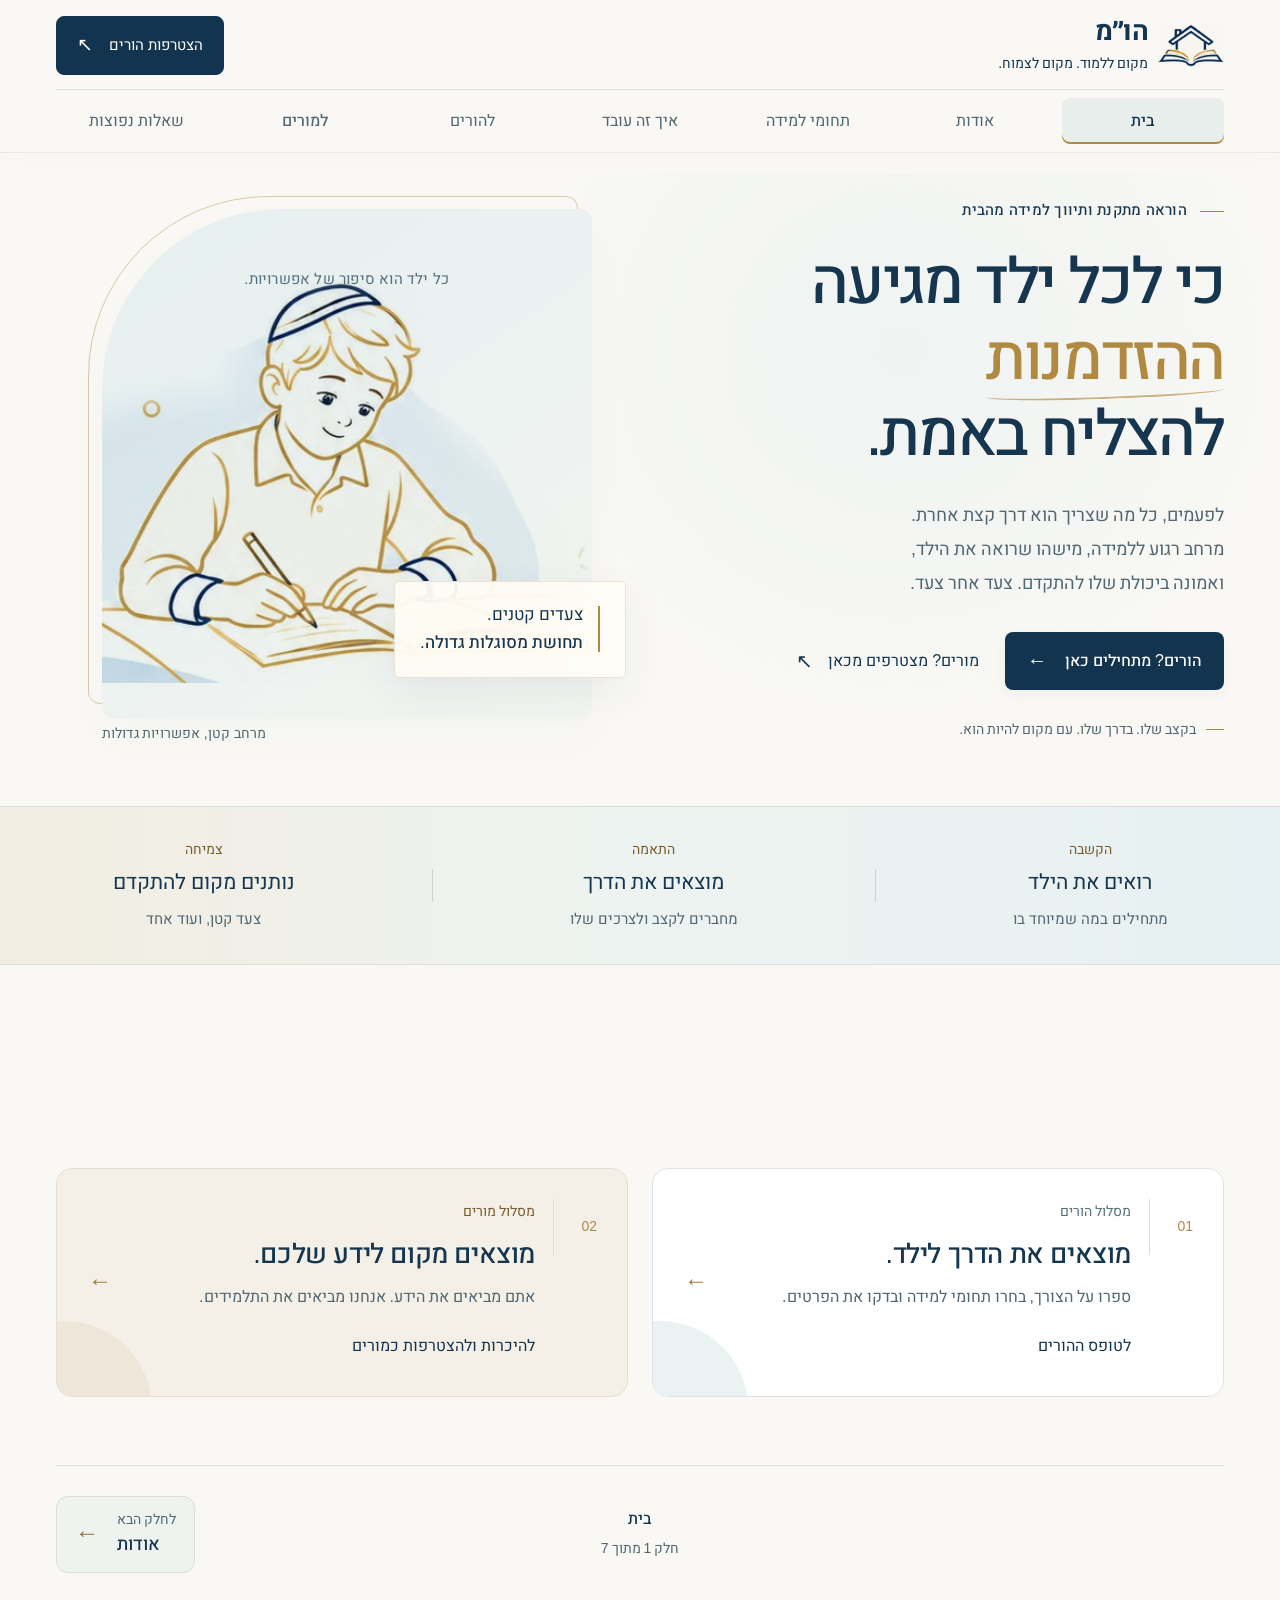
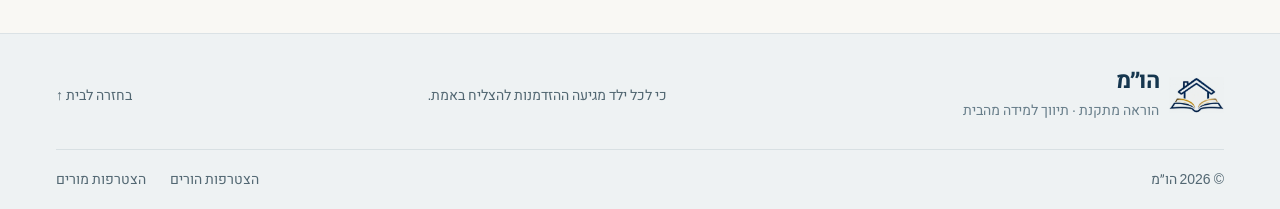
==== commit 892f4486: "Organize the site into categories with clear navigation and gentle transitions" ====
--- a/index.html
+++ b/index.html
@@ -10,16 +10,18 @@
   <link rel="preload" as="image" href="assets/learning-illustration.svg" fetchpriority="high">
   <link rel="stylesheet" href="styles.css?v=9">
   <link rel="stylesheet" href="upgrade.css?v=9">
-  <script src="site.js?v=9" defer></script>
+  <script src="categories.js?v=10" defer></script>
+  <script src="site.js?v=10" defer></script>
   <link rel="stylesheet" href="experience.css?v=9">
-  <script src="experience.js?v=9" defer></script>
+  <script src="experience.js?v=10" defer></script>
   <script src="parents.js?v=6" defer></script>
   <script src="content.js" defer></script>
   <script src="app.js?v=7" defer></script>
   <link rel="stylesheet" href="refined.css?v=9">
   <link rel="stylesheet" href="atmosphere.css?v=9">
-  <script src="atmosphere.js?v=7" defer></script>
+  <script src="atmosphere.js?v=10" defer></script>
   <link rel="stylesheet" href="clarity.css?v=9">
+  <link rel="stylesheet" href="categories.css?v=10">
 </head>
 <body>
   <a class="skip-link" href="#main">דלגו לתוכן</a>
@@ -31,11 +33,13 @@
       </a>
       <button class="menu-toggle" aria-label="פתיחת תפריט" aria-expanded="false" aria-controls="main-nav"><span></span><span></span></button>
       <nav class="main-nav" id="main-nav" aria-label="ניווט ראשי">
-        <a href="#about">נעים להכיר</a>
-        <a href="#learning">תחומי הלמידה</a>
-        <a href="#approach">הדרך שלנו</a>
+        <a href="#home">בית</a>
+        <a href="#about">אודות</a>
+        <a href="#learning">תחומי למידה</a>
+        <a href="#approach">איך זה עובד</a>
         <a href="#parents-registration">להורים</a>
-        <a class="teacher-nav" href="teachers.html">למורים</a>
+        <a class="teacher-nav" href="#teachers">למורים</a>
+        <a href="#questions">שאלות נפוצות</a>
       </nav>
       <a class="header-cta" href="#parents-registration">הצטרפות הורים <span aria-hidden="true">↖</span></a>
     </div>
@@ -147,6 +151,6 @@
 
     <section class="closing container"><div><p class="eyebrow">כל התחלה היא הזדמנות</p><h2>יש מקום לדרך שלו.</h2></div><a class="button button-primary" href="#parents-registration">לפנייה אישית כהורים <span aria-hidden="true">↑</span></a></section>
   </main>
-  <footer class="site-footer"><div class="container footer-inner"><a class="brand footer-brand" href="#home"><img src="assets/logo.svg" width="55" height="36" alt=""><span><strong>הו״מ</strong><small>הוראה מתקנת · תיווך למידה מהבית</small></span></a><p>כי לכל ילד מגיעה ההזדמנות להצליח באמת.</p><a class="back-top" href="#home">לראש העמוד ↑</a></div><div class="container footer-bottom"><span>© <span id="year">2026</span> הו״מ</span><span class="footer-nav"><a href="#parents-registration">הצטרפות הורים</a><a href="teachers.html">הצטרפות מורים</a></span></div></footer>
+  <footer class="site-footer"><div class="container footer-inner"><a class="brand footer-brand" href="#home"><img src="assets/logo.svg" width="55" height="36" alt=""><span><strong>הו״מ</strong><small>הוראה מתקנת · תיווך למידה מהבית</small></span></a><p>כי לכל ילד מגיעה ההזדמנות להצליח באמת.</p><a class="back-top" href="#home">בחזרה לבית ↑</a></div><div class="container footer-bottom"><span>© <span id="year">2026</span> הו״מ</span><span class="footer-nav"><a href="#parents-registration">הצטרפות הורים</a><a href="teachers.html">הצטרפות מורים</a></span></div></footer>
 </body>
 </html>
--- a/categories.css
+++ b/categories.css
@@ -0,0 +1,66 @@
+/* One selected category at a time; ordinary anchors remain the no-script fallback. */
+html.category-navigation{scroll-padding-top:calc(var(--category-header-height,160px) + 20px)}
+.category-mode .header-inner{height:auto;display:grid;grid-template-columns:1fr auto;grid-template-areas:'brand action' 'navigation navigation';gap:0 24px;padding-top:16px}
+.category-mode .header-inner>.brand{grid-area:brand;justify-self:start}
+.category-mode .header-cta{grid-area:action;display:flex;justify-self:end}
+.category-mode .menu-toggle,.category-mode .audience-switch{display:none}
+.category-mode .main-nav{grid-area:navigation;display:flex;position:static;align-items:stretch;gap:6px;width:100%;padding:8px 0;margin-top:14px;border:0;border-top:1px solid #dce3df;box-shadow:none;background:transparent;font-size:16px}
+.category-mode .main-nav a{flex:1;display:flex;align-items:center;justify-content:center;text-align:center;min-height:46px;min-width:0;padding:10px 12px;border-radius:8px;line-height:1.5;color:#526772;transition:background .2s,color .2s}
+.category-mode .main-nav a:hover{background:#edf1ed;color:var(--navy)}
+.category-mode .main-nav a[aria-current=page]{background:#e7eeeb;color:var(--navy);font-weight:500;box-shadow:inset 0 -2px 0 #b18a42}
+.category-mode .main-nav a::after{display:none}
+.category-mode main{min-height:calc(100svh - 260px)}
+.section-view{min-height:calc(100svh - 320px);display:flow-root}
+.section-view[hidden]{display:none!important}
+.section-view>section:first-child:not(.hero):not(.teacher-hero){padding-top:64px}
+.section-view[data-view=about] .about{padding-bottom:70px}
+.section-view .journey-intro{top:calc(var(--category-header-height,160px) + 20px)}
+.section-view .teacher-invitation{margin-top:0;border-radius:0}
+.section-view .parent-section,.section-view .registration-section{border-radius:0;border-top:0;min-height:calc(100svh - 260px)}
+.section-view .learning{border-top:0}
+.section-view .closing{margin-bottom:16px}
+.section-view .audience-routes{padding-bottom:44px;border-bottom:0}
+.section-view .hero{padding-top:45px;padding-bottom:56px;min-height:0}
+.category-pager{display:grid;grid-template-columns:1fr auto 1fr;grid-template-areas:'previous position next';gap:28px;align-items:center;padding-block:30px;margin-block:24px 30px;border-top:1px solid #d8e1dc}
+.category-step{display:flex;align-items:center;gap:18px;min-height:70px;padding:12px 18px;border:1px solid #d6dfda;border-radius:12px;background:#fffefa;transition:background .2s,border-color .2s;min-width:0}
+.category-step:hover{background:#eaf1ee;border-color:#adc3b9}
+.category-step:focus-visible{outline-offset:3px}
+.category-previous{grid-area:previous;justify-self:start}
+.category-next{grid-area:next;justify-self:end;text-align:left;background:#eef3f0}
+.category-step small{display:block;font-size:14px;color:var(--muted);line-height:1.6}
+.category-step strong{display:block;font-size:18px;font-weight:500;line-height:1.6}
+.category-arrow{font-size:24px;font-weight:400;flex-shrink:0;color:#8e713d}
+.category-position{grid-area:position;text-align:center;line-height:1.7}
+.category-position strong{display:block;font-size:16px;font-weight:500}
+.category-position>span{font-size:14px;color:var(--muted)}
+.section-view h1[tabindex],.section-view h2[tabindex]{outline:none}
+@media(prefers-reduced-motion:no-preference){
+  .section-view.is-current{animation:category-arrive .28s ease-out both}
+  @keyframes category-arrive{from{opacity:.25;translate:0 7px}to{opacity:1;translate:0 0}}
+}
+@media(max-width:1100px){
+  .category-mode .main-nav{font-size:15px;gap:4px}
+  .category-mode .main-nav a{padding-inline:8px}
+  .category-mode .header-cta{font-size:15px}
+}
+@media(max-width:620px){
+  .category-mode .header-inner{padding-top:12px;grid-template-columns:1fr}
+  .category-mode .header-cta{display:none}
+  .category-mode .header-inner>.brand{padding-bottom:2px}
+  .category-mode .main-nav{display:grid;grid-template-columns:repeat(4,minmax(0,1fr));grid-auto-rows:52px;gap:4px;margin-top:11px;padding-block:7px;font-size:14px}
+  .category-mode .main-nav a{height:52px;min-height:52px;padding:5px 4px;line-height:1.5;border-radius:6px}
+  .category-mode.teachers-page .main-nav{grid-template-columns:repeat(3,minmax(0,1fr))}
+  .section-view>section:first-child:not(.hero):not(.teacher-hero){padding-top:36px}
+  .section-view .hero{padding-top:34px;padding-bottom:46px}
+  .section-view .journey-intro{position:static}
+  .section-view .about{padding-bottom:48px}
+  .category-mode .faq-intro br,.category-mode .section-intro br,.category-mode .teacher-lead br{display:initial}
+  .category-pager{grid-template-columns:1fr 1fr;grid-template-areas:'position position' 'previous next';gap:18px 12px;margin-block:16px 22px;padding-block:24px}
+  .category-position{display:flex;align-items:center;justify-content:space-between;text-align:right;gap:12px}
+  .category-step{width:100%;padding:11px;gap:9px;min-height:84px}
+  .category-step strong{font-size:16px}
+  .category-step small{font-size:14px}
+  .category-arrow{font-size:20px}
+}
+@media(prefers-reduced-motion:reduce){.section-view.is-current{animation:none}}
+@media print{.category-mode .section-view[hidden]{display:block!important}.section-view{animation:none!important}.category-pager{display:none}.category-mode .main-nav{display:none}.category-mode .site-header{position:static}}
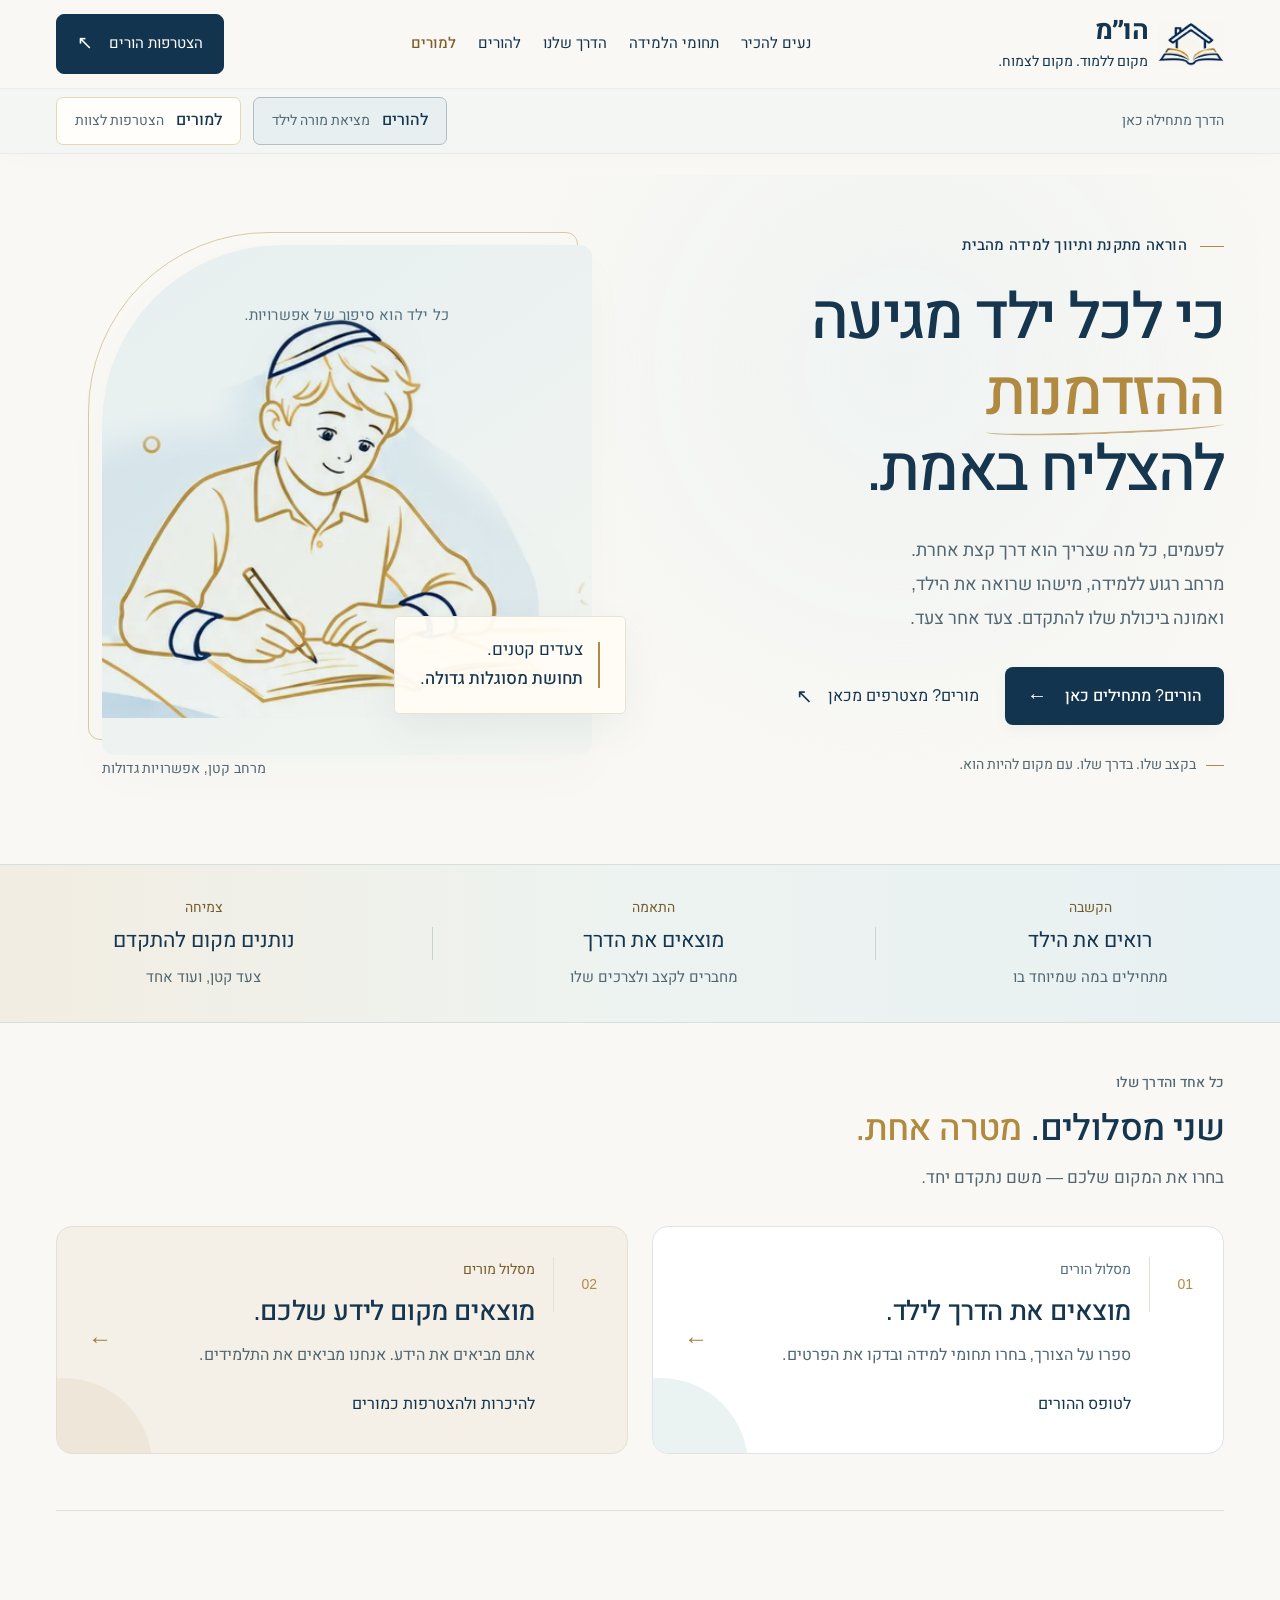
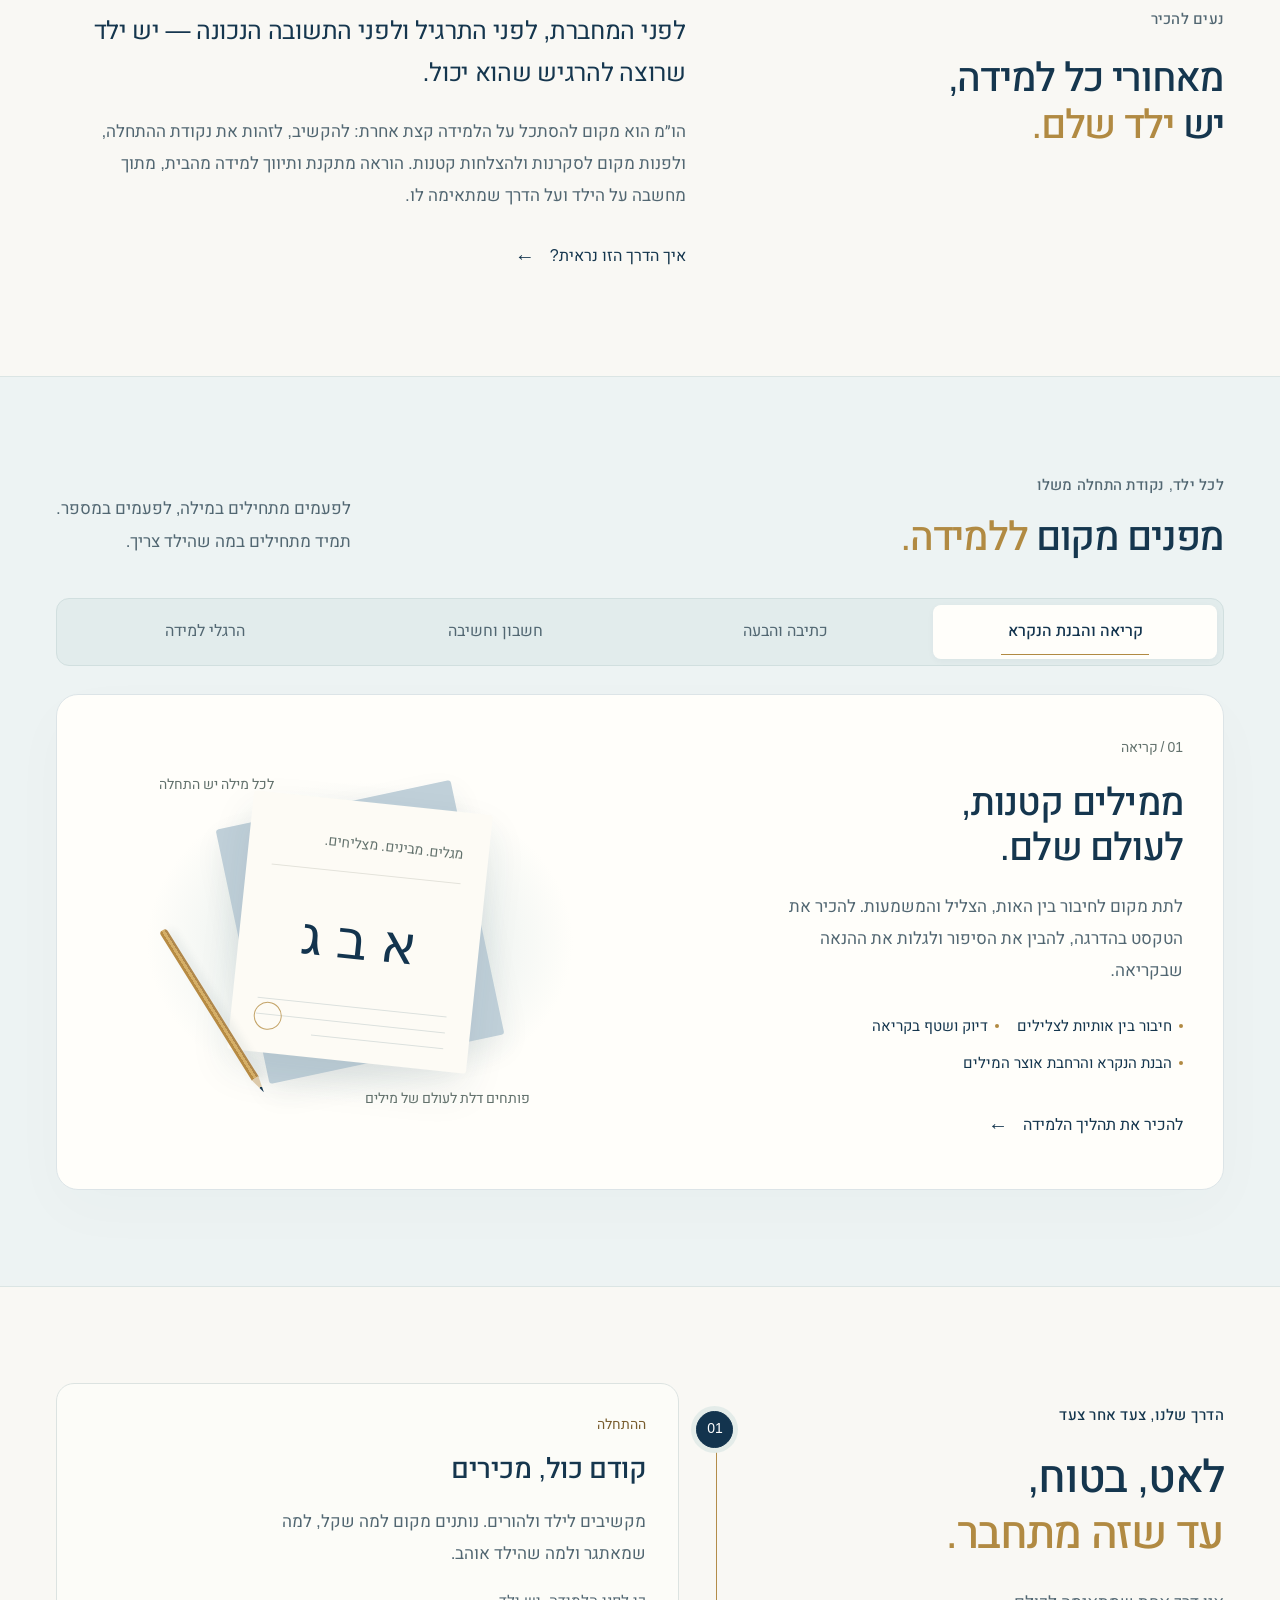
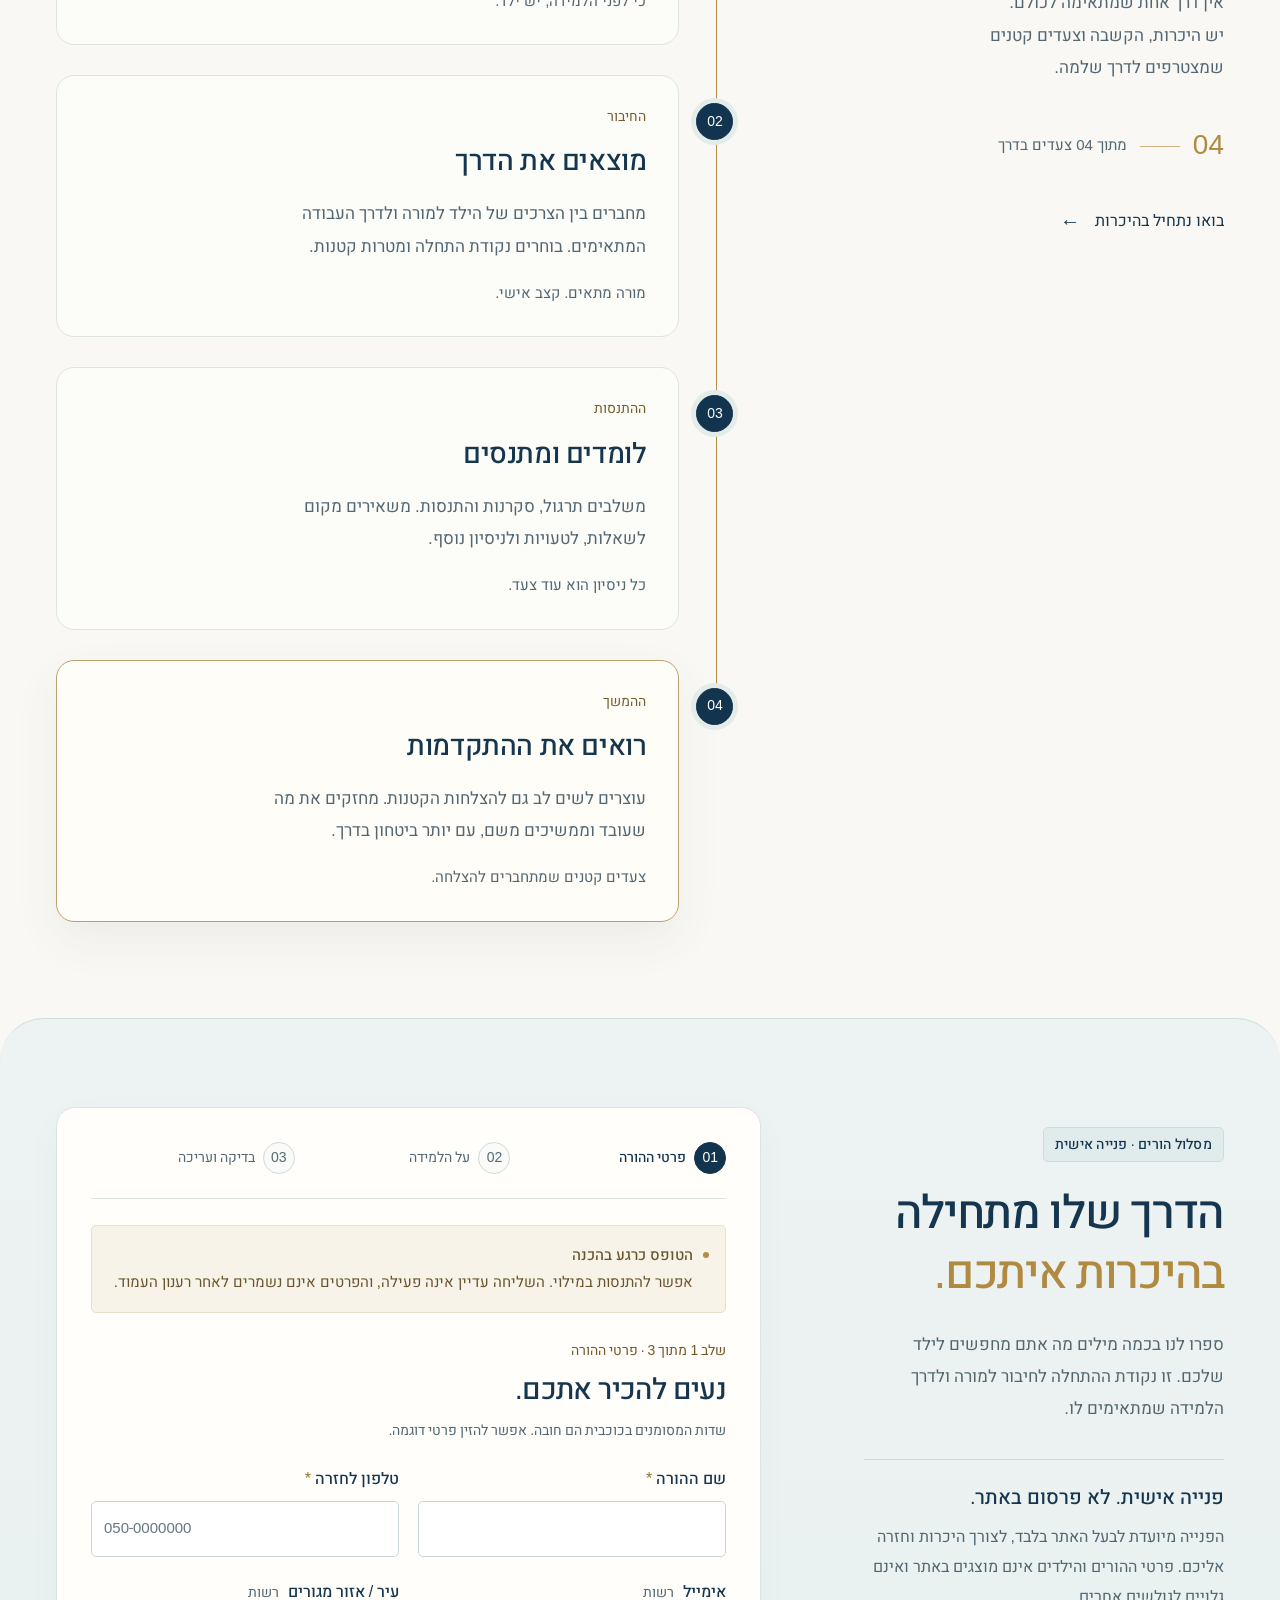
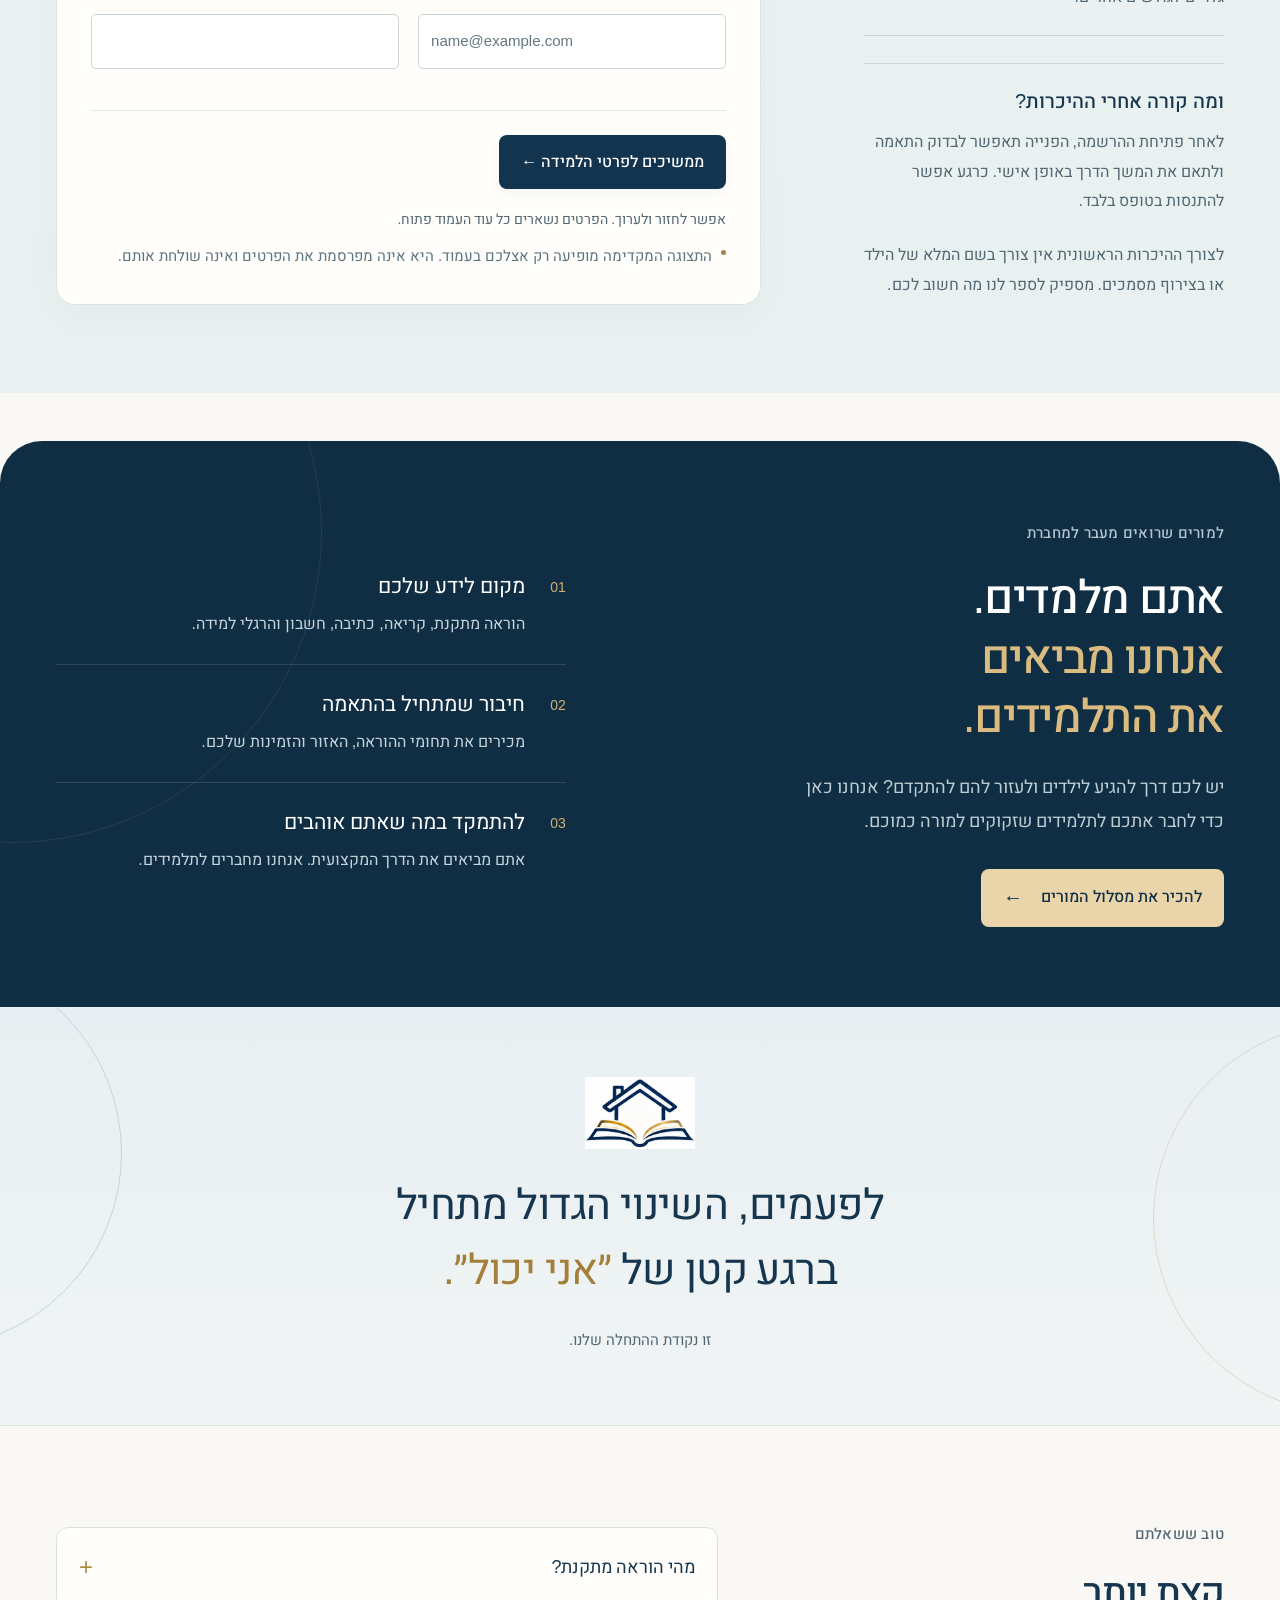
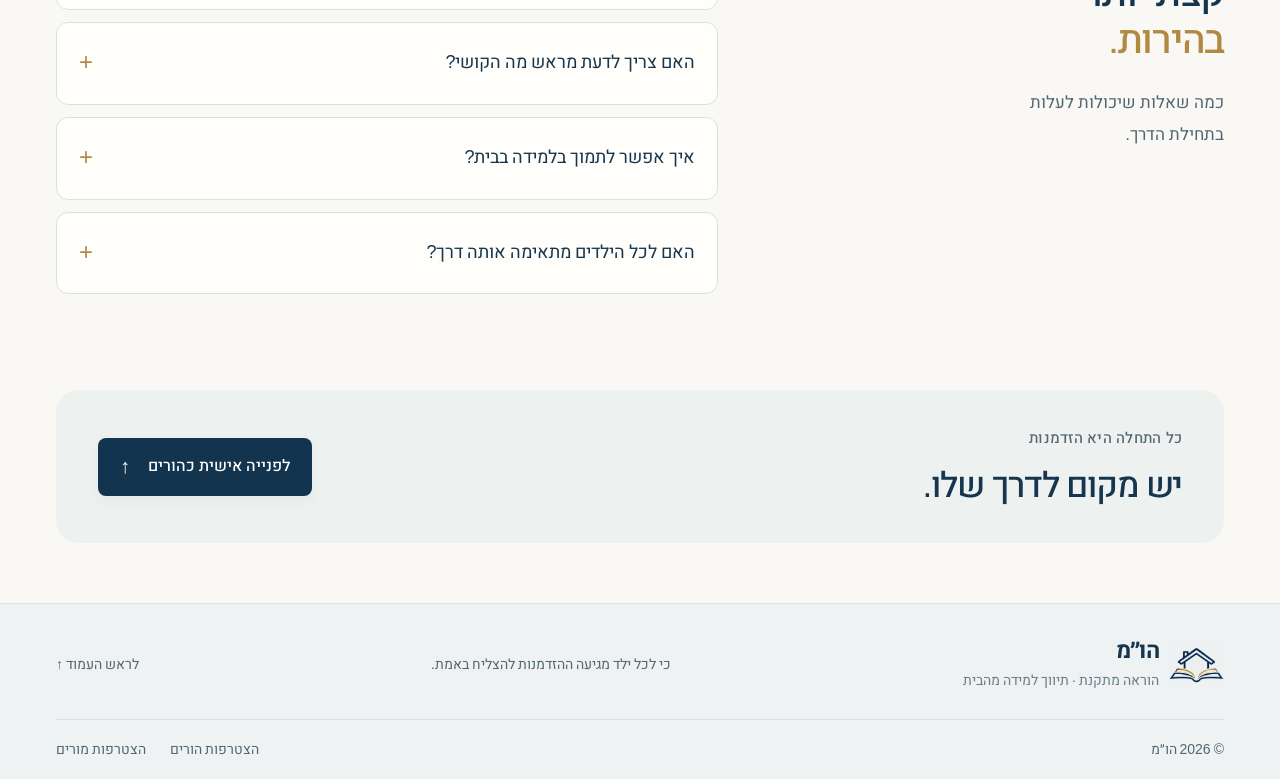
==== commit 44c3e226: "Revert category navigation and restore the continuous layout" ====
--- a/index.html
+++ b/index.html
@@ -10,18 +10,16 @@
   <link rel="preload" as="image" href="assets/learning-illustration.svg" fetchpriority="high">
   <link rel="stylesheet" href="styles.css?v=9">
   <link rel="stylesheet" href="upgrade.css?v=9">
-  <script src="categories.js?v=10" defer></script>
-  <script src="site.js?v=10" defer></script>
+  <script src="site.js?v=9" defer></script>
   <link rel="stylesheet" href="experience.css?v=9">
-  <script src="experience.js?v=10" defer></script>
+  <script src="experience.js?v=9" defer></script>
   <script src="parents.js?v=6" defer></script>
   <script src="content.js" defer></script>
   <script src="app.js?v=7" defer></script>
   <link rel="stylesheet" href="refined.css?v=9">
   <link rel="stylesheet" href="atmosphere.css?v=9">
-  <script src="atmosphere.js?v=10" defer></script>
+  <script src="atmosphere.js?v=7" defer></script>
   <link rel="stylesheet" href="clarity.css?v=9">
-  <link rel="stylesheet" href="categories.css?v=10">
 </head>
 <body>
   <a class="skip-link" href="#main">דלגו לתוכן</a>
@@ -33,13 +31,11 @@
       </a>
       <button class="menu-toggle" aria-label="פתיחת תפריט" aria-expanded="false" aria-controls="main-nav"><span></span><span></span></button>
       <nav class="main-nav" id="main-nav" aria-label="ניווט ראשי">
-        <a href="#home">בית</a>
-        <a href="#about">אודות</a>
-        <a href="#learning">תחומי למידה</a>
-        <a href="#approach">איך זה עובד</a>
+        <a href="#about">נעים להכיר</a>
+        <a href="#learning">תחומי הלמידה</a>
+        <a href="#approach">הדרך שלנו</a>
         <a href="#parents-registration">להורים</a>
-        <a class="teacher-nav" href="#teachers">למורים</a>
-        <a href="#questions">שאלות נפוצות</a>
+        <a class="teacher-nav" href="teachers.html">למורים</a>
       </nav>
       <a class="header-cta" href="#parents-registration">הצטרפות הורים <span aria-hidden="true">↖</span></a>
     </div>
@@ -151,6 +147,6 @@
 
     <section class="closing container"><div><p class="eyebrow">כל התחלה היא הזדמנות</p><h2>יש מקום לדרך שלו.</h2></div><a class="button button-primary" href="#parents-registration">לפנייה אישית כהורים <span aria-hidden="true">↑</span></a></section>
   </main>
-  <footer class="site-footer"><div class="container footer-inner"><a class="brand footer-brand" href="#home"><img src="assets/logo.svg" width="55" height="36" alt=""><span><strong>הו״מ</strong><small>הוראה מתקנת · תיווך למידה מהבית</small></span></a><p>כי לכל ילד מגיעה ההזדמנות להצליח באמת.</p><a class="back-top" href="#home">בחזרה לבית ↑</a></div><div class="container footer-bottom"><span>© <span id="year">2026</span> הו״מ</span><span class="footer-nav"><a href="#parents-registration">הצטרפות הורים</a><a href="teachers.html">הצטרפות מורים</a></span></div></footer>
+  <footer class="site-footer"><div class="container footer-inner"><a class="brand footer-brand" href="#home"><img src="assets/logo.svg" width="55" height="36" alt=""><span><strong>הו״מ</strong><small>הוראה מתקנת · תיווך למידה מהבית</small></span></a><p>כי לכל ילד מגיעה ההזדמנות להצליח באמת.</p><a class="back-top" href="#home">לראש העמוד ↑</a></div><div class="container footer-bottom"><span>© <span id="year">2026</span> הו״מ</span><span class="footer-nav"><a href="#parents-registration">הצטרפות הורים</a><a href="teachers.html">הצטרפות מורים</a></span></div></footer>
 </body>
 </html>
